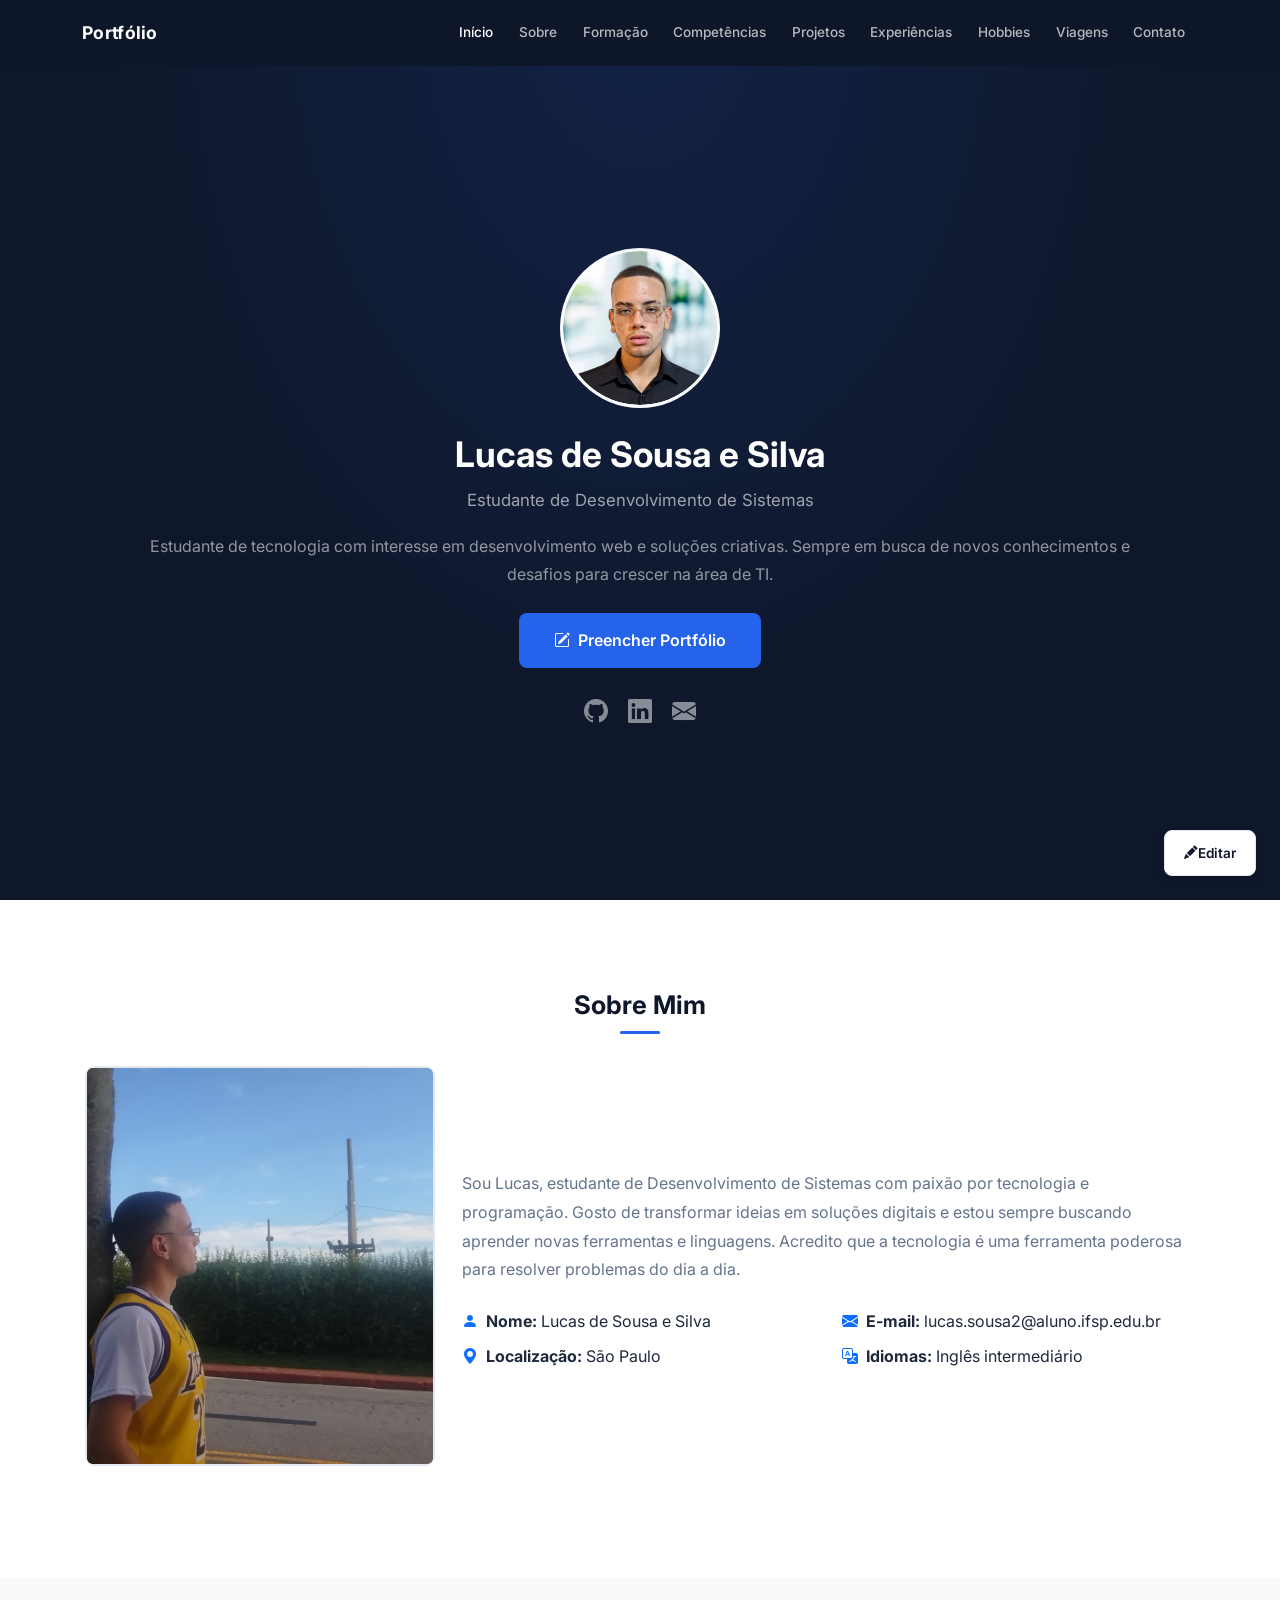
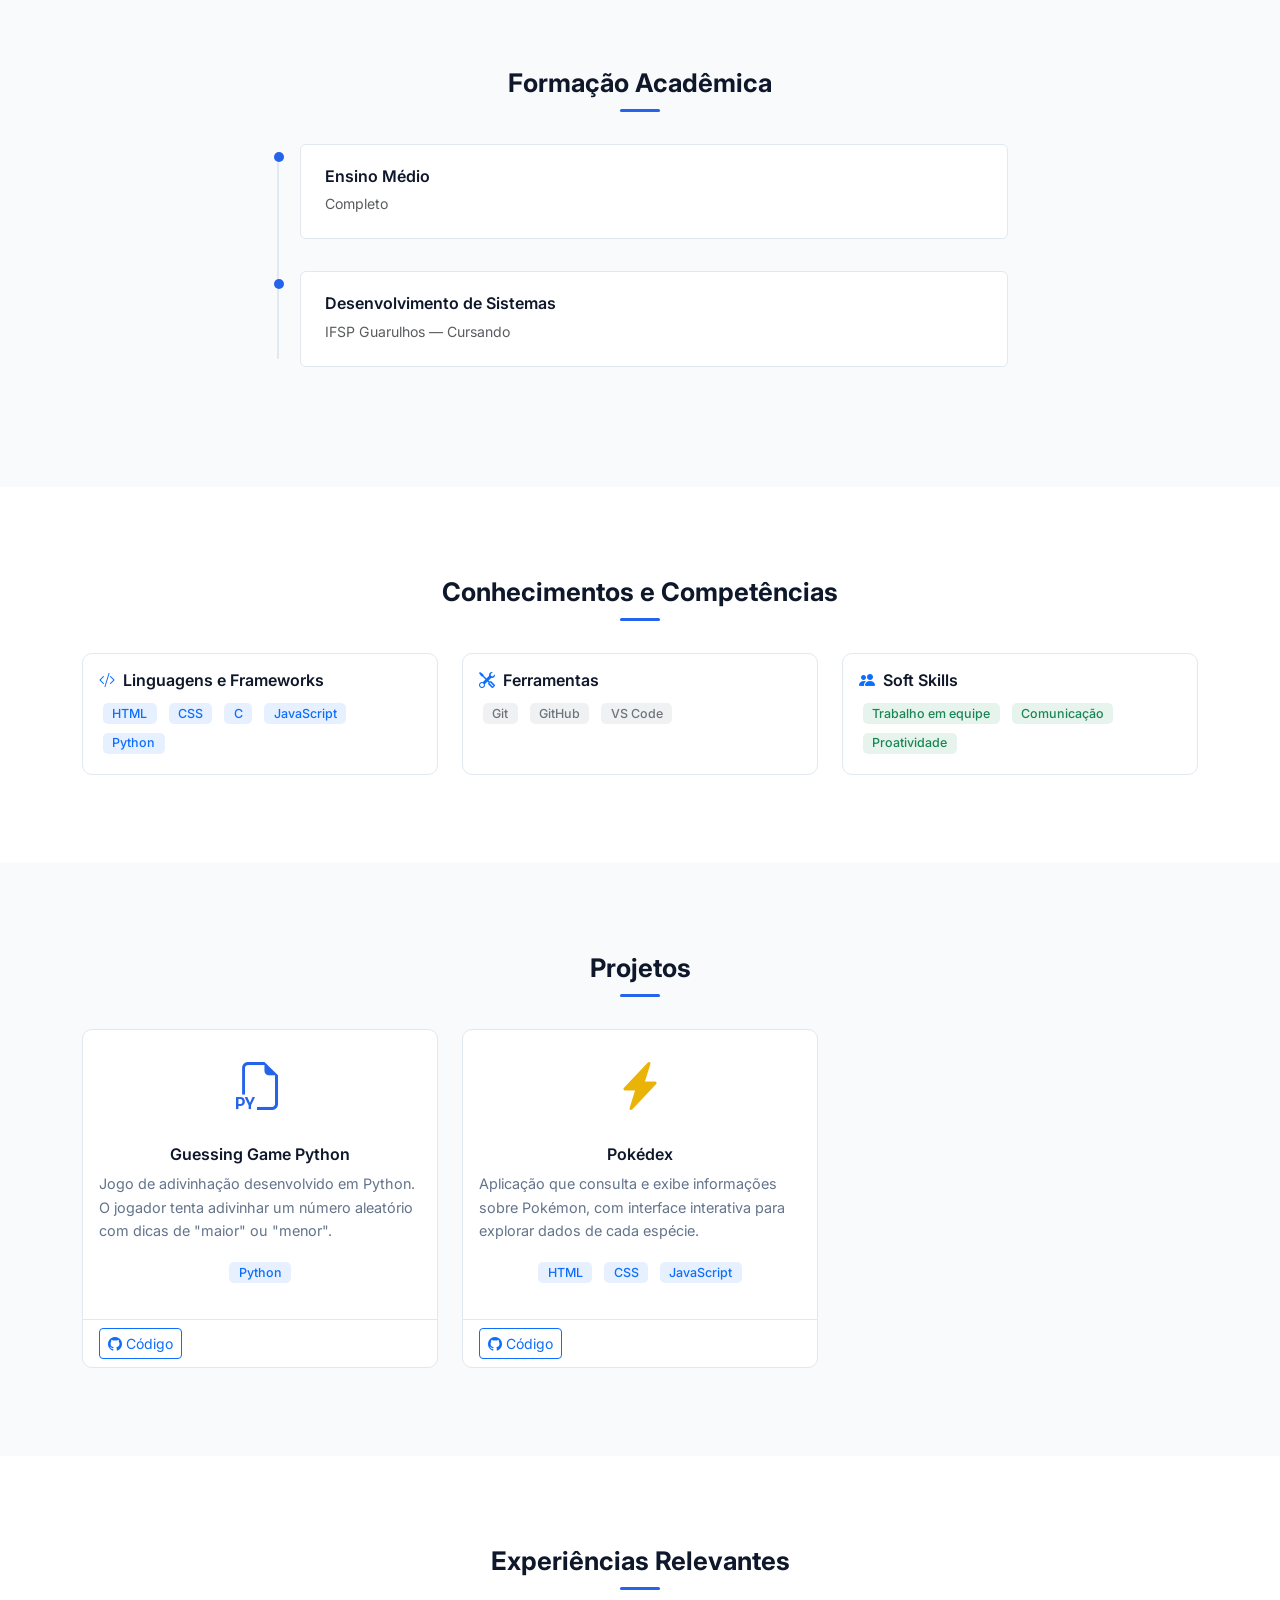
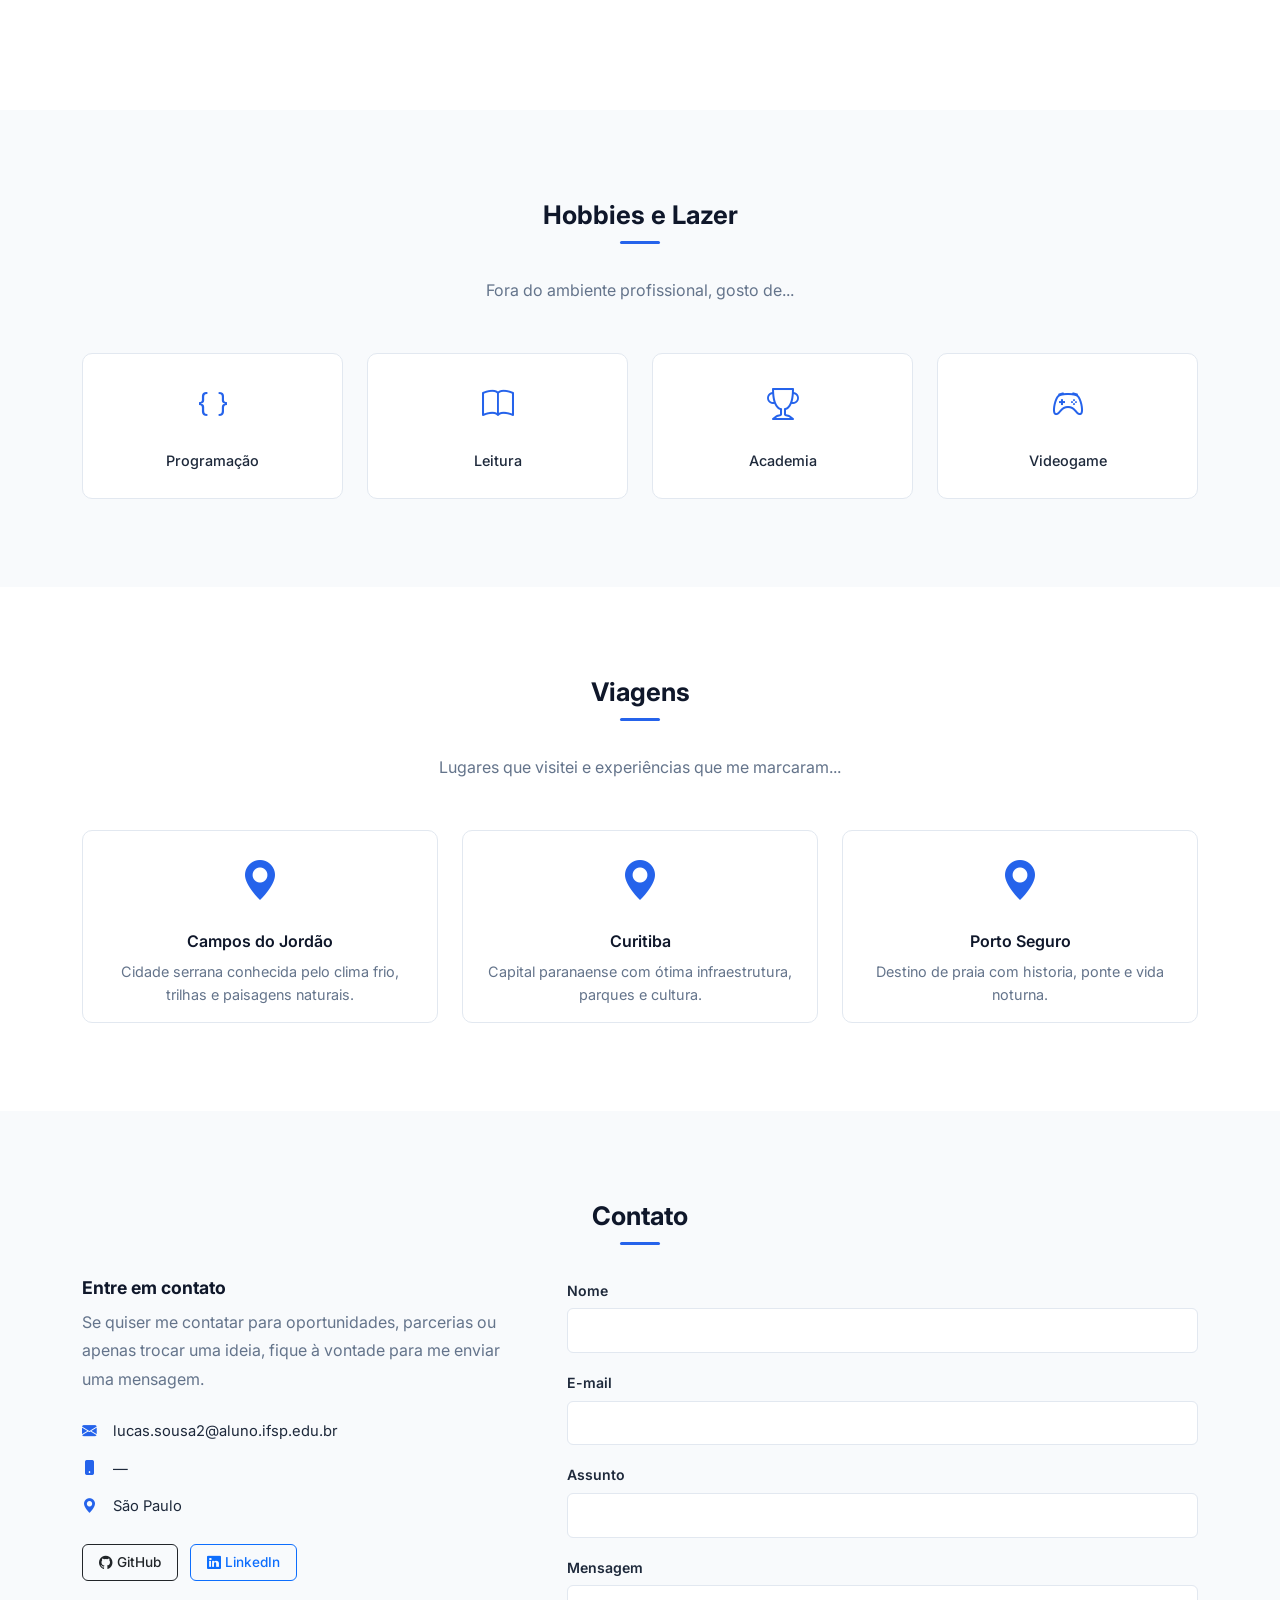
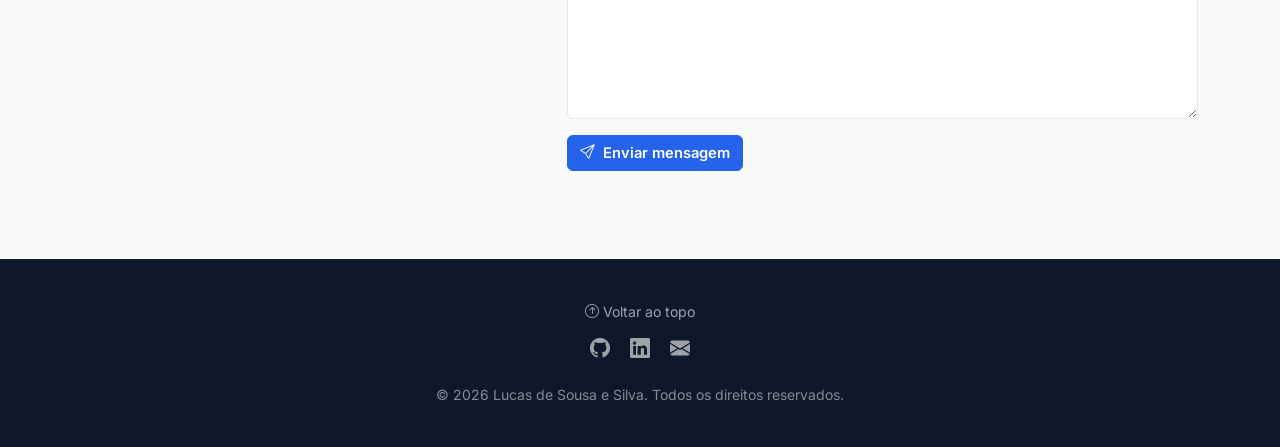
==== index.html @ c6cadbcc "Primeira entrega: portfólio pessoal com documentação" ====
<!DOCTYPE html>
<html lang="pt-BR">
<head>
    <meta charset="UTF-8">
    <meta name="viewport" content="width=device-width, initial-scale=1.0">
    <title>Portfólio Pessoal — Lucas de Sousa e Silva</title>
    <link rel="icon" href="data:image/svg+xml,<svg xmlns='http://www.w3.org/2000/svg' viewBox='0 0 100 100'><text y='.9em' font-size='90'>&#128187;</text></svg>">
    <link rel="preconnect" href="https://fonts.googleapis.com">
    <link href="https://fonts.googleapis.com/css2?family=Inter:wght@400;500;600;700&display=swap" rel="stylesheet">
    <link href="https://cdn.jsdelivr.net/npm/bootstrap@5.3.2/dist/css/bootstrap.min.css" rel="stylesheet">
    <link href="https://cdn.jsdelivr.net/npm/bootstrap-icons@1.11.1/font/bootstrap-icons.css" rel="stylesheet">
    <link rel="stylesheet" href="css/style.css">
</head>
<body>

    <a href="#main-content" class="skip-link">Pular para o conteúdo principal</a>

    <a href="formulario.html" class="btn-editar" id="btnEditar" title="Editar portfólio">
        <i class="bi bi-pencil-fill" aria-hidden="true"></i> Editar
    </a>

    <nav class="navbar navbar-expand-lg fixed-top" id="navbar" aria-label="Menu de navegação principal">
        <div class="container">
            <a class="navbar-brand" href="#home">Portfólio</a>
            <button class="navbar-toggler" type="button" data-bs-toggle="collapse" data-bs-target="#navMenu" aria-controls="navMenu" aria-expanded="false" aria-label="Abrir menu de navegação">
                <span class="navbar-toggler-icon"></span>
            </button>
            <div class="collapse navbar-collapse" id="navMenu">
                <ul class="navbar-nav ms-auto" role="list">
                    <li class="nav-item"><a class="nav-link" href="#home">Início</a></li>
                    <li class="nav-item"><a class="nav-link" href="#sobre">Sobre</a></li>
                    <li class="nav-item"><a class="nav-link" href="#formacao">Formação</a></li>
                    <li class="nav-item"><a class="nav-link" href="#competencias">Competências</a></li>
                    <li class="nav-item"><a class="nav-link" href="#projetos">Projetos</a></li>
                    <li class="nav-item"><a class="nav-link" href="#experiencias">Experiências</a></li>
                    <li class="nav-item"><a class="nav-link" href="#hobbies">Hobbies</a></li>
                    <li class="nav-item"><a class="nav-link" href="#viagens">Viagens</a></li>
                    <li class="nav-item"><a class="nav-link" href="#contato">Contato</a></li>
                </ul>
            </div>
        </div>
    </nav>

    <main id="main-content">

        <!-- HERO -->
        <section id="home" class="hero-section" aria-labelledby="home-title">
            <div class="container text-center">
                <div id="heroPlaceholder">
                    <div class="mb-4">
                        <div class="img-placeholder foto-perfil-placeholder mx-auto">
                            <img src="assets/profile-pic.png" alt="Foto de perfil de Lucas de Sousa e Silva" class="rounded-circle foto-perfil" onerror="this.parentElement.classList.add('no-image')">
                            <span class="img-fallback">Sem imagem selecionada</span>
                        </div>
                    </div>
                    <h1 id="home-title">Lucas de Sousa e Silva</h1>
                    <p class="lead">Estudante de Desenvolvimento de Sistemas</p>
                    <p class="mt-3 mb-4 px-lg-5">
                        Estudante de tecnologia com interesse em desenvolvimento web e soluções criativas.
                        Sempre em busca de novos conhecimentos e desafios para crescer na área de TI.
                    </p>
                    <div class="mt-4">
                        <a href="formulario.html" class="btn-preencher">
                            <i class="bi bi-pencil-square" aria-hidden="true"></i>Preencher Portfólio
                        </a>
                    </div>
                    <div class="social-icons mt-4">
                        <a href="https://github.com/sousa2008" class="fs-4 me-3" target="_blank" rel="noopener noreferrer" aria-label="GitHub"><i class="bi bi-github" aria-hidden="true"></i></a>
                        <a href="https://www.linkedin.com/in/lucas-s-5baa96330/" class="fs-4 me-3" target="_blank" rel="noopener noreferrer" aria-label="LinkedIn"><i class="bi bi-linkedin" aria-hidden="true"></i></a>
                        <a href="mailto:lucas.sousa2@aluno.ifsp.edu.br" class="fs-4" aria-label="Enviar e-mail"><i class="bi bi-envelope-fill" aria-hidden="true"></i></a>
                    </div>
                </div>

                <div id="heroContent" style="display:none;">
                    <div class="mb-4">
                        <div class="img-placeholder foto-perfil-placeholder mx-auto">
                            <img src="" alt="" class="rounded-circle foto-perfil" id="heroFoto" onerror="this.parentElement.classList.add('no-image')">
                            <span class="img-fallback">Sem imagem selecionada</span>
                        </div>
                    </div>
                    <h1 id="heroNome"></h1>
                    <p class="lead" id="heroCargo"></p>
                    <p class="mt-3 mb-4 px-lg-5" id="heroBio"></p>
                    <div class="hero-links">
                        <a href="#contato" class="btn-preencher me-2">Entrar em contato</a>
                        <a href="#projetos" class="btn-preencher" style="background:transparent; border:1px solid rgba(255,255,255,0.3);">Ver projetos</a>
                    </div>
                    <div class="social-icons mt-4" id="heroSocial"></div>
                </div>
            </div>
        </section>

        <!-- SOBRE MIM -->
        <section id="sobre" class="section-padding" aria-labelledby="sobre-title">
            <div class="container">
                <h2 id="sobre-title" class="section-title text-center mx-auto d-block">Sobre Mim</h2>
                <div class="row align-items-center">
                    <div class="col-lg-4 text-center mb-4">
                        <div class="img-placeholder img-sobre-placeholder mx-auto">
                            <img src="assets/IMG_20251211_173609.jpg" alt="Foto pessoal de Lucas de Sousa e Silva" class="img-fluid rounded" id="sobreFoto" style="border: 1px solid var(--color-border);" onerror="this.parentElement.classList.add('no-image')">
                            <span class="img-fallback">Sem imagem selecionada</span>
                        </div>
                    </div>
                    <div class="col-lg-8">
                        <p id="sobreTexto">
                            Sou Lucas, estudante de Desenvolvimento de Sistemas com paixão por tecnologia e programação.
                            Gosto de transformar ideias em soluções digitais e estou sempre buscando aprender novas
                            ferramentas e linguagens. Acredito que a tecnologia é uma ferramenta poderosa para
                            resolver problemas do dia a dia.
                        </p>
                        <div class="row mt-4">
                            <div class="col-sm-6">
                                <ul class="list-unstyled" id="sobreDados1">
                                    <li class="mb-2"><i class="bi bi-person-fill me-2 text-primary" aria-hidden="true"></i><strong>Nome:</strong> Lucas de Sousa e Silva</li>
                                    <li class="mb-2"><i class="bi bi-geo-alt-fill me-2 text-primary" aria-hidden="true"></i><strong>Localização:</strong> São Paulo</li>
                                </ul>
                            </div>
                            <div class="col-sm-6">
                                <ul class="list-unstyled" id="sobreDados2">
                                    <li class="mb-2"><i class="bi bi-envelope-fill me-2 text-primary" aria-hidden="true"></i><strong>E-mail:</strong> lucas.sousa2@aluno.ifsp.edu.br</li>
                                    <li class="mb-2"><i class="bi bi-translate me-2 text-primary" aria-hidden="true"></i><strong>Idiomas:</strong> Inglês intermediário</li>
                                </ul>
                            </div>
                        </div>
                    </div>
                </div>
            </div>
        </section>

        <!-- FORMAÇÃO -->
        <section id="formacao" class="section-padding" style="background: var(--color-surface);" aria-labelledby="formacao-title">
            <div class="container">
                <h2 id="formacao-title" class="section-title text-center mx-auto d-block">Formação Acadêmica</h2>
                <div class="row justify-content-center">
                    <div class="col-lg-8">
                        <div class="timeline" id="formacaoTimeline">
                            <div class="timeline-item">
                                <div class="timeline-dot"></div>
                                <div class="timeline-content">
                                    <h3>Ensino Médio</h3>
                                    <span class="text-muted">Completo</span>
                                </div>
                            </div>
                            <div class="timeline-item">
                                <div class="timeline-dot"></div>
                                <div class="timeline-content">
                                    <h3>Desenvolvimento de Sistemas</h3>
                                    <span class="text-muted">IFSP Guarulhos — Cursando</span>
                                </div>
                            </div>
                        </div>
                    </div>
                </div>
            </div>
        </section>

        <!-- COMPETÊNCIAS -->
        <section id="competencias" class="section-padding" aria-labelledby="competencias-title">
            <div class="container">
                <h2 id="competencias-title" class="section-title text-center mx-auto d-block">Conhecimentos e Competências</h2>
                <div class="row g-4" id="competenciasCards">
                    <div class="col-md-6 col-lg-4">
                        <div class="card h-100">
                            <div class="card-body">
                                <h3 class="card-title"><i class="bi bi-code-slash me-2 text-primary" aria-hidden="true"></i>Linguagens e Frameworks</h3>
                                <div class="skill-tags" id="tagLinguagens">
                                    <span class="badge bg-primary bg-opacity-10 text-primary m-1">HTML</span>
                                    <span class="badge bg-primary bg-opacity-10 text-primary m-1">CSS</span>
                                    <span class="badge bg-primary bg-opacity-10 text-primary m-1">C</span>
                                    <span class="badge bg-primary bg-opacity-10 text-primary m-1">JavaScript</span>
                                    <span class="badge bg-primary bg-opacity-10 text-primary m-1">Python</span>
                                </div>
                            </div>
                        </div>
                    </div>
                    <div class="col-md-6 col-lg-4">
                        <div class="card h-100">
                            <div class="card-body">
                                <h3 class="card-title"><i class="bi bi-tools me-2 text-primary" aria-hidden="true"></i>Ferramentas</h3>
                                <div class="skill-tags" id="tagFerramentas">
                                    <span class="badge bg-secondary bg-opacity-10 text-secondary m-1">Git</span>
                                    <span class="badge bg-secondary bg-opacity-10 text-secondary m-1">GitHub</span>
                                    <span class="badge bg-secondary bg-opacity-10 text-secondary m-1">VS Code</span>
                                </div>
                            </div>
                        </div>
                    </div>
                    <div class="col-md-6 col-lg-4">
                        <div class="card h-100">
                            <div class="card-body">
                                <h3 class="card-title"><i class="bi bi-people-fill me-2 text-primary" aria-hidden="true"></i>Soft Skills</h3>
                                <div class="skill-tags" id="tagSoftSkills">
                                    <span class="badge bg-success bg-opacity-10 text-success m-1">Trabalho em equipe</span>
                                    <span class="badge bg-success bg-opacity-10 text-success m-1">Comunicação</span>
                                    <span class="badge bg-success bg-opacity-10 text-success m-1">Proatividade</span>
                                </div>
                            </div>
                        </div>
                    </div>
                </div>
            </div>
        </section>

        <!-- PROJETOS -->
        <section id="projetos" class="section-padding" style="background: var(--color-surface);" aria-labelledby="projetos-title">
            <div class="container">
                <h2 id="projetos-title" class="section-title text-center mx-auto d-block">Projetos</h2>
                <div class="row g-4" id="projetosGrid">
                    <div class="col-md-6 col-lg-4">
                        <div class="card h-100 project-card">
                            <div class="card-body">
                                <div class="text-center mb-3">
                                    <i class="bi bi-filetype-py" style="font-size: 3rem; color: var(--color-primary);" aria-hidden="true"></i>
                                </div>
                                <h3 class="card-title text-center">Guessing Game Python</h3>
                                <p class="card-text">Jogo de adivinhação desenvolvido em Python. O jogador tenta adivinhar um número aleatório com dicas de "maior" ou "menor".</p>
                                <div class="skill-tags mb-3 text-center">
                                    <span class="badge bg-primary bg-opacity-10 text-primary m-1">Python</span>
                                </div>
                            </div>
                            <div class="card-footer" style="background:transparent; border-top:1px solid var(--color-border);">
                                <a href="https://github.com/sousa2008/guessing-game-python" class="btn btn-sm btn-outline-primary" target="_blank" rel="noopener noreferrer"><i class="bi bi-github me-1" aria-hidden="true"></i>Código</a>
                            </div>
                        </div>
                    </div>
                    <div class="col-md-6 col-lg-4">
                        <div class="card h-100 project-card">
                            <div class="card-body">
                                <div class="text-center mb-3">
                                    <i class="bi bi-lightning-charge-fill" style="font-size: 3rem; color: #eab308;" aria-hidden="true"></i>
                                </div>
                                <h3 class="card-title text-center">Pokédex</h3>
                                <p class="card-text">Aplicação que consulta e exibe informações sobre Pokémon, com interface interativa para explorar dados de cada espécie.</p>
                                <div class="skill-tags mb-3 text-center">
                                    <span class="badge bg-primary bg-opacity-10 text-primary m-1">HTML</span>
                                    <span class="badge bg-primary bg-opacity-10 text-primary m-1">CSS</span>
                                    <span class="badge bg-primary bg-opacity-10 text-primary m-1">JavaScript</span>
                                </div>
                            </div>
                            <div class="card-footer" style="background:transparent; border-top:1px solid var(--color-border);">
                                <a href="https://github.com/sousa2008/Pok-dex" class="btn btn-sm btn-outline-primary" target="_blank" rel="noopener noreferrer"><i class="bi bi-github me-1" aria-hidden="true"></i>Código</a>
                            </div>
                        </div>
                    </div>
                </div>
            </div>
        </section>

        <!-- EXPERIÊNCIAS -->
        <section id="experiencias" class="section-padding" aria-labelledby="experiencias-title">
            <div class="container">
                <h2 id="experiencias-title" class="section-title text-center mx-auto d-block">Experiências Relevantes</h2>
                <div class="row justify-content-center">
                    <div class="col-lg-8" id="experienciasLista"></div>
                </div>
            </div>
        </section>

        <!-- HOBBIES -->
        <section id="hobbies" class="section-padding" style="background: var(--color-surface);" aria-labelledby="hobbies-title">
            <div class="container">
                <h2 id="hobbies-title" class="section-title text-center mx-auto d-block">Hobbies e Lazer</h2>
                <p class="text-center mb-5" id="hobbiesIntro" style="color: var(--color-text-muted);">Fora do ambiente profissional, gosto de...</p>
                <div class="row g-4 justify-content-center" id="hobbiesGrid">
                    <div class="col-6 col-md-3 text-center">
                        <div class="hobby-item p-4 h-100">
                            <i class="bi bi-braces hobby-icon" aria-hidden="true"></i>
                            <p class="mt-3">Programação</p>
                        </div>
                    </div>
                    <div class="col-6 col-md-3 text-center">
                        <div class="hobby-item p-4 h-100">
                            <i class="bi bi-book hobby-icon" aria-hidden="true"></i>
                            <p class="mt-3">Leitura</p>
                        </div>
                    </div>
                    <div class="col-6 col-md-3 text-center">
                        <div class="hobby-item p-4 h-100">
                            <i class="bi bi-trophy hobby-icon" aria-hidden="true"></i>
                            <p class="mt-3">Academia</p>
                        </div>
                    </div>
                    <div class="col-6 col-md-3 text-center">
                        <div class="hobby-item p-4 h-100">
                            <i class="bi bi-controller hobby-icon" aria-hidden="true"></i>
                            <p class="mt-3">Videogame</p>
                        </div>
                    </div>
                </div>
            </div>
        </section>

        <!-- VIAGENS -->
        <section id="viagens" class="section-padding" aria-labelledby="viagens-title">
            <div class="container">
                <h2 id="viagens-title" class="section-title text-center mx-auto d-block">Viagens</h2>
                <p class="text-center mb-5" id="viagensIntro" style="color: var(--color-text-muted);">Lugares que visitei e experiências que me marcaram...</p>
                <div class="row g-4" id="viagensGrid">
                    <div class="col-md-4">
                        <div class="card h-100">
                            <div class="card-body text-center">
                                <i class="bi bi-geo-alt-fill" style="font-size: 2.5rem; color: var(--color-primary);" aria-hidden="true"></i>
                                <h3 class="card-title mt-3">Campos do Jordão</h3>
                                <p class="card-text">Cidade serrana conhecida pelo clima frio, trilhas e paisagens naturais.</p>
                            </div>
                        </div>
                    </div>
                    <div class="col-md-4">
                        <div class="card h-100">
                            <div class="card-body text-center">
                                <i class="bi bi-geo-alt-fill" style="font-size: 2.5rem; color: var(--color-primary);" aria-hidden="true"></i>
                                <h3 class="card-title mt-3">Curitiba</h3>
                                <p class="card-text">Capital paranaense com ótima infraestrutura, parques e cultura.</p>
                            </div>
                        </div>
                    </div>
                    <div class="col-md-4">
                        <div class="card h-100">
                            <div class="card-body text-center">
                                <i class="bi bi-geo-alt-fill" style="font-size: 2.5rem; color: var(--color-primary);" aria-hidden="true"></i>
                                <h3 class="card-title mt-3">Porto Seguro</h3>
                                <p class="card-text">Destino de praia com historia, ponte e vida noturna.</p>
                            </div>
                        </div>
                    </div>
                </div>
            </div>
        </section>

        <!-- CONTATO -->
        <section id="contato" class="section-padding" style="background: var(--color-surface);" aria-labelledby="contato-title">
            <div class="container">
                <h2 id="contato-title" class="section-title text-center mx-auto d-block">Contato</h2>
                <div class="row g-5">
                    <div class="col-lg-5">
                        <h3 style="font-size:1.1rem;">Entre em contato</h3>
                        <p>
                            Se quiser me contatar para oportunidades, parcerias ou apenas trocar uma ideia,
                            fique à vontade para me enviar uma mensagem.
                        </p>
                        <div class="contact-info mt-4" id="contatoInfo">
                            <p><i class="bi bi-envelope-fill me-3" aria-hidden="true"></i><span id="contatoEmail">lucas.sousa2@aluno.ifsp.edu.br</span></p>
                            <p><i class="bi bi-phone-fill me-3" aria-hidden="true"></i><span id="contatoTelefone">—</span></p>
                            <p><i class="bi bi-geo-alt-fill me-3" aria-hidden="true"></i><span id="contatoLocal">São Paulo</span></p>
                        </div>
                        <div class="contact-socials mt-4" id="contatoSocial">
                            <a href="https://github.com/sousa2008" class="btn btn-outline-dark btn-sm me-2" target="_blank" rel="noopener noreferrer"><i class="bi bi-github me-1" aria-hidden="true"></i>GitHub</a>
                            <a href="https://www.linkedin.com/in/lucas-s-5baa96330/" class="btn btn-outline-primary btn-sm me-2" target="_blank" rel="noopener noreferrer"><i class="bi bi-linkedin me-1" aria-hidden="true"></i>LinkedIn</a>
                        </div>
                    </div>
                    <div class="col-lg-7">
                        <form id="formContato" class="needs-validation" novalidate aria-label="Formulário de contato">
                            <div class="mb-3">
                                <label for="nomeContato" class="form-label">Nome</label>
                                <input type="text" class="form-control" id="nomeContato" required autocomplete="name">
                            </div>
                            <div class="mb-3">
                                <label for="emailContato" class="form-label">E-mail</label>
                                <input type="email" class="form-control" id="emailContato" required autocomplete="email">
                            </div>
                            <div class="mb-3">
                                <label for="assuntoContato" class="form-label">Assunto</label>
                                <input type="text" class="form-control" id="assuntoContato" required>
                            </div>
                            <div class="mb-3">
                                <label for="mensagemContato" class="form-label">Mensagem</label>
                                <textarea class="form-control" id="mensagemContato" rows="5" required></textarea>
                            </div>
                            <button type="submit" class="btn btn-primary">
                                <i class="bi bi-send me-2" aria-hidden="true"></i>Enviar mensagem
                            </button>
                        </form>
                    </div>
                </div>
            </div>
        </section>

    </main>

    <footer>
        <div class="container text-center">
            <p class="mb-2">
                <a href="#home" class="text-decoration-none">
                    <i class="bi bi-arrow-up-circle me-1" aria-hidden="true"></i>Voltar ao topo
                </a>
            </p>
            <div class="mb-3" id="footerSocial">
                <a href="https://github.com/sousa2008" class="me-3" target="_blank" rel="noopener noreferrer" aria-label="GitHub"><i class="bi bi-github fs-5" aria-hidden="true"></i></a>
                <a href="https://www.linkedin.com/in/lucas-s-5baa96330/" class="me-3" target="_blank" rel="noopener noreferrer" aria-label="LinkedIn"><i class="bi bi-linkedin fs-5" aria-hidden="true"></i></a>
                <a href="mailto:lucas.sousa2@aluno.ifsp.edu.br" aria-label="Enviar e-mail"><i class="bi bi-envelope-fill fs-5" aria-hidden="true"></i></a>
            </div>
            <p class="small mb-0">
                &copy; 2026 <span id="footerNome">Lucas de Sousa e Silva</span>. Todos os direitos reservados.
            </p>
        </div>
    </footer>

    <script src="https://cdn.jsdelivr.net/npm/bootstrap@5.3.2/dist/js/bootstrap.bundle.min.js"></script>
    <script src="js/script.js"></script>
</body>
</html>
---- css/style.css ----
/* ============================================================
   PORTFÓLIO PESSOAL — Design System
   ============================================================ */

:root {
    --color-primary: #2563eb;
    --color-primary-dark: #1d4ed8;
    --color-primary-light: #eff6ff;
    --color-navy: #0f172a;
    --color-navy-light: #1e293b;
    --color-text: #1e293b;
    --color-text-muted: #64748b;
    --color-border: #e2e8f0;
    --color-surface: #f8fafc;
    --color-white: #ffffff;
    --color-success: #059669;
    --color-success-light: #ecfdf5;
    --color-warning: #d97706;
    --color-warning-light: #fffbeb;
    --font-family: 'Inter', 'Segoe UI', system-ui, -apple-system, sans-serif;
    --shadow-sm: 0 1px 3px rgba(0, 0, 0, 0.06);
    --shadow-md: 0 4px 12px rgba(0, 0, 0, 0.08);
    --shadow-lg: 0 8px 24px rgba(0, 0, 0, 0.1);
    --radius: 10px;
    --radius-sm: 6px;
}

/* ===== RESET & BASE ===== */
*,
*::before,
*::after {
    box-sizing: border-box;
}

html {
    scroll-behavior: smooth;
}

body {
    font-family: var(--font-family);
    color: var(--color-text);
    line-height: 1.7;
    background: var(--color-white);
    -webkit-font-smoothing: antialiased;
}

img {
    max-width: 100%;
    height: auto;
}

/* ===== SKIP LINK (Acessibilidade) ===== */
.skip-link {
    position: absolute;
    top: -100%;
    left: 1rem;
    z-index: 10000;
    padding: 0.75rem 1.5rem;
    background: var(--color-primary);
    color: var(--color-white);
    font-weight: 600;
    font-size: 0.9rem;
    border-radius: 0 0 var(--radius-sm) var(--radius-sm);
    text-decoration: none;
    transition: top 0.2s ease;
}

.skip-link:focus {
    top: 0;
}

/* ===== IMAGEM PLACEHOLDER ===== */
.img-placeholder {
    position: relative;
    display: flex;
    align-items: center;
    justify-content: center;
    overflow: hidden;
    background: var(--color-surface);
    border: 1px solid var(--color-border);
}

.img-placeholder img {
    position: relative;
    z-index: 1;
    width: 100%;
    height: 100%;
    object-fit: cover;
}

.img-placeholder .img-fallback {
    position: absolute;
    inset: 0;
    display: flex;
    align-items: center;
    justify-content: center;
    color: var(--color-text-muted);
    font-size: 0.85rem;
    text-align: center;
    padding: 1rem;
}

.img-placeholder.no-image img {
    display: none;
}

.foto-perfil-placeholder {
    width: 160px;
    height: 160px;
    border-radius: 50%;
    border: 3px solid rgba(255, 255, 255, 0.15);
}

.foto-perfil-placeholder .img-fallback {
    color: rgba(255, 255, 255, 0.4);
    font-size: 0.8rem;
}

.img-sobre-placeholder {
    width: 100%;
    max-width: 350px;
    aspect-ratio: 350 / 400;
    border-radius: var(--radius);
}

/* ===== TYPOGRAPHY ===== */
h1, h2, h3, h4, h5, h6 {
    font-weight: 700;
    line-height: 1.3;
    color: var(--color-navy);
}

p {
    color: var(--color-text-muted);
    line-height: 1.8;
}

/* ===== SECTION STRUCTURE ===== */
.section-padding {
    padding: 5.5rem 0;
}

.section-title {
    font-size: 1.6rem;
    font-weight: 700;
    color: var(--color-navy);
    position: relative;
    display: inline-block;
    margin-bottom: 2rem;
}

.section-title::after {
    content: '';
    display: block;
    width: 40px;
    height: 3px;
    background: var(--color-primary);
    margin: 0.6rem auto 0;
    border-radius: 2px;
}

/* ===== NAVBAR ===== */
.navbar {
    background: rgba(15, 23, 42, 0.95);
    backdrop-filter: blur(10px);
    padding: 0.8rem 0;
    transition: all 0.3s ease;
}

.navbar.scrolled {
    background: var(--color-navy);
    box-shadow: 0 1px 12px rgba(0, 0, 0, 0.15);
    padding: 0.6rem 0;
}

.navbar-brand {
    font-size: 1.1rem;
    font-weight: 700;
    letter-spacing: 0.3px;
    color: var(--color-white) !important;
}

.nav-link {
    font-size: 0.85rem;
    font-weight: 500;
    color: rgba(255, 255, 255, 0.7) !important;
    padding: 0.4rem 0.8rem !important;
    transition: color 0.2s ease;
}

.nav-link:hover,
.nav-link.active {
    color: var(--color-white) !important;
}

/* ===== HERO ===== */
.hero-section {
    min-height: 100vh;
    background: var(--color-navy);
    color: var(--color-white);
    padding-top: 80px;
    display: flex;
    align-items: center;
    position: relative;
}

.hero-section::after {
    content: '';
    position: absolute;
    inset: 0;
    background: radial-gradient(ellipse at 50% 0%, rgba(37, 99, 235, 0.15) 0%, transparent 60%);
    pointer-events: none;
}

.hero-section .container {
    position: relative;
    z-index: 1;
}

.hero-section h1 {
    color: var(--color-white);
    font-size: 2.2rem;
    font-weight: 700;
}

.hero-section .lead {
    color: rgba(255, 255, 255, 0.6);
    font-size: 1.05rem;
    font-weight: 400;
}

.hero-section p {
    color: rgba(255, 255, 255, 0.55);
}

.social-icons a {
    color: rgba(255, 255, 255, 0.5);
    transition: color 0.2s ease;
}

.social-icons a:hover {
    color: var(--color-white);
}

/* ===== BOTÃO PREENCHER ===== */
.btn-preencher {
    display: inline-flex;
    align-items: center;
    gap: 0.5rem;
    padding: 0.85rem 2.2rem;
    font-size: 1rem;
    font-weight: 600;
    color: var(--color-white);
    background: var(--color-primary);
    border: none;
    border-radius: 8px;
    text-decoration: none;
    transition: background 0.2s ease, transform 0.15s ease;
}

.btn-preencher:hover {
    background: var(--color-primary-dark);
    color: var(--color-white);
    transform: translateY(-1px);
}

/* ===== BOTÃO EDITAR (fixo) ===== */
.btn-editar {
    display: none;
    position: fixed;
    bottom: 1.5rem;
    right: 1.5rem;
    z-index: 999;
    padding: 0.65rem 1.2rem;
    font-size: 0.85rem;
    font-weight: 600;
    color: var(--color-navy);
    background: var(--color-white);
    border: 1px solid var(--color-border);
    border-radius: 8px;
    text-decoration: none;
    box-shadow: var(--shadow-md);
    transition: all 0.2s ease;
}

.btn-editar:hover {
    background: var(--color-primary);
    color: var(--color-white);
    border-color: var(--color-primary);
    transform: translateY(-2px);
    box-shadow: var(--shadow-lg);
}

/* ===== CARDS ===== */
.card {
    border: 1px solid var(--color-border);
    border-radius: var(--radius);
    background: var(--color-white);
    transition: transform 0.2s ease, box-shadow 0.2s ease;
}

.project-card:hover {
    transform: translateY(-4px);
    box-shadow: var(--shadow-lg);
}

.project-img-placeholder {
    height: 180px;
    border: none;
    border-radius: var(--radius) var(--radius) 0 0;
}

.card-title {
    font-size: 1rem;
    font-weight: 600;
    color: var(--color-navy);
    margin-bottom: 0.5rem;
}

.card-text {
    font-size: 0.9rem;
    color: var(--color-text-muted);
    line-height: 1.6;
}

/* ===== SKILL TAGS ===== */
.skill-tags .badge {
    font-weight: 500;
    font-size: 0.78rem;
    padding: 0.35em 0.75em;
    border-radius: 5px;
}

/* ===== TIMELINE ===== */
.timeline {
    position: relative;
    padding-left: 28px;
}

.timeline::before {
    content: '';
    position: absolute;
    left: 5px;
    top: 8px;
    bottom: 8px;
    width: 2px;
    background: var(--color-border);
}

.timeline-item {
    position: relative;
    margin-bottom: 2rem;
}

.timeline-dot {
    position: absolute;
    left: -26px;
    top: 8px;
    width: 10px;
    height: 10px;
    border-radius: 50%;
    background: var(--color-primary);
}

.timeline-content {
    background: var(--color-white);
    padding: 1.3rem 1.5rem;
    border: 1px solid var(--color-border);
    border-radius: var(--radius-sm);
}

.timeline-content h3 {
    font-size: 1rem;
    font-weight: 600;
    color: var(--color-navy);
    margin-bottom: 0.25rem;
}

.timeline-content .text-muted {
    font-size: 0.88rem;
}

.timeline-content p {
    font-size: 0.9rem;
    margin-bottom: 0;
}

/* ===== EXPERIÊNCIAS ===== */
.experience-item {
    background: var(--color-white);
    border-left: 3px solid var(--color-primary);
    border-radius: 0 var(--radius-sm) var(--radius-sm) 0;
    transition: transform 0.2s ease;
}

.experience-item:hover {
    transform: translateX(4px);
}

.experience-item h3 {
    font-size: 1rem;
    font-weight: 600;
    margin-bottom: 0.15rem;
}

.experience-item h4 {
    font-size: 0.9rem;
    font-weight: 500;
    color: var(--color-primary);
    margin-bottom: 0;
}

.experience-item p {
    font-size: 0.9rem;
}

.experience-item .badge {
    font-size: 0.78rem;
    font-weight: 500;
}

/* ===== HOBBIES ===== */
.hobby-item {
    background: var(--color-white);
    border: 1px solid var(--color-border);
    border-radius: var(--radius);
    transition: transform 0.2s ease, border-color 0.2s ease;
}

.hobby-item:hover {
    transform: translateY(-3px);
    border-color: var(--color-primary);
}

.hobby-icon {
    font-size: 2rem;
    color: var(--color-primary);
}

.hobby-item p {
    font-size: 0.9rem;
    font-weight: 500;
    color: var(--color-text);
    margin-bottom: 0;
}

/* ===== VIAGENS ===== */
#viagens .card {
    border: 1px solid var(--color-border);
}

#viagens .card:hover {
    transform: translateY(-4px);
    box-shadow: var(--shadow-lg);
}

#viagens .project-img-placeholder {
    height: 200px;
    border: none;
    border-radius: var(--radius) var(--radius) 0 0;
}

#viagens .card-title {
    font-size: 1rem;
}

/* ===== CONTATO ===== */
.contact-info p {
    font-size: 0.92rem;
    color: var(--color-text);
    margin-bottom: 0.7rem;
}

.contact-info i {
    color: var(--color-primary);
    width: 20px;
    text-align: center;
}

.contact-socials .btn {
    font-size: 0.85rem;
    font-weight: 500;
    border-radius: var(--radius-sm);
    padding: 0.45rem 1rem;
}

.form-label {
    font-size: 0.88rem;
    font-weight: 600;
    color: var(--color-text);
    margin-bottom: 0.35rem;
}

#formContato .form-control {
    border-radius: var(--radius-sm);
    border: 1px solid var(--color-border);
    padding: 0.65rem 0.9rem;
    font-size: 0.92rem;
    transition: border-color 0.2s ease, box-shadow 0.2s ease;
}

#formContato .form-control:focus {
    border-color: var(--color-primary);
    box-shadow: 0 0 0 3px rgba(37, 99, 235, 0.1);
}

#formContato .btn-primary {
    background: var(--color-primary);
    border-color: var(--color-primary);
    border-radius: var(--radius-sm);
    font-weight: 600;
    font-size: 0.92rem;
}

#formContato .btn-primary:hover {
    background: var(--color-primary-dark);
    border-color: var(--color-primary-dark);
}

/* ===== FOOTER ===== */
footer {
    background: var(--color-navy);
    padding: 2.5rem 0;
}

footer p {
    margin-bottom: 0.3rem;
    color: rgba(255, 255, 255, 0.5);
    font-size: 0.88rem;
}

footer a {
    color: rgba(255, 255, 255, 0.6);
    transition: color 0.2s ease;
}

footer a:hover {
    color: var(--color-white);
}

/* ===== FORMULÁRIO ===== */
.form-header {
    background: var(--color-navy);
    color: var(--color-white);
    padding: 2rem 0;
}

.form-header h1 {
    font-size: 1.5rem;
    color: var(--color-white);
    font-weight: 700;
}

.form-header p {
    color: rgba(255, 255, 255, 0.6);
    font-size: 0.95rem;
    margin-bottom: 0;
}

/* Alert de campos faltantes */
#missingFieldsAlert {
    background: var(--color-warning-light);
    border: 1px solid #fbbf24;
    border-radius: var(--radius-sm);
    padding: 1rem 1.2rem;
}

#missingFieldsAlert .alert-heading {
    font-size: 0.95rem;
    font-weight: 600;
    color: var(--color-warning);
    margin-bottom: 0.5rem;
}

#missingFieldsAlert ul {
    margin-bottom: 0.5rem;
    padding-left: 1.2rem;
}

#missingFieldsAlert li {
    font-size: 0.88rem;
    color: var(--color-text);
    margin-bottom: 0.2rem;
}

.form-card {
    border: 1px solid var(--color-border);
    border-radius: var(--radius);
    box-shadow: var(--shadow-sm);
}

.form-card .form-section-title {
    font-size: 1rem;
    font-weight: 700;
    color: var(--color-primary);
    border-bottom: 2px solid var(--color-primary);
    padding-bottom: 0.4rem;
    margin-bottom: 1.2rem;
}

.repeatable-group {
    background: var(--color-surface);
    border: 1px solid var(--color-border);
    border-radius: var(--radius-sm);
    padding: 1.2rem;
    margin-bottom: 1rem;
    position: relative;
}

.repeatable-group .btn-remove {
    position: absolute;
    top: 0.6rem;
    right: 0.6rem;
    padding: 0.2rem 0.5rem;
    font-size: 0.78rem;
}

.form-card .form-control,
.form-card .form-select {
    border-radius: var(--radius-sm);
    border: 1px solid var(--color-border);
    font-size: 0.9rem;
}

.form-card .form-control:focus,
.form-card .form-select:focus {
    border-color: var(--color-primary);
    box-shadow: 0 0 0 3px rgba(37, 99, 235, 0.1);
}

.btn-finalizar {
    font-size: 1rem;
    font-weight: 600;
    padding: 0.75rem 2rem;
    border-radius: var(--radius-sm);
    background: var(--color-primary);
    border-color: var(--color-primary);
}

.btn-finalizar:hover {
    background: var(--color-primary-dark);
    border-color: var(--color-primary-dark);
}

/* ===== RESPONSIVIDADE ===== */
@media (max-width: 991.98px) {
    .navbar-collapse {
        background: var(--color-navy);
        padding: 1rem;
        border-radius: var(--radius-sm);
        margin-top: 0.5rem;
    }

    .nav-link {
        padding: 0.6rem 0 !important;
        border-bottom: 1px solid rgba(255, 255, 255, 0.05);
    }

    .nav-link:last-child {
        border-bottom: none;
    }
}

@media (max-width: 768px) {
    .section-padding {
        padding: 3.5rem 0;
    }

    .section-title {
        font-size: 1.4rem;
    }

    .hero-section h1 {
        font-size: 1.7rem;
    }

    .hero-section .lead {
        font-size: 0.95rem;
    }

    .foto-perfil-placeholder {
        width: 130px;
        height: 130px;
    }

    .experience-item {
        padding: 1rem 1.2rem !important;
    }

    .hobby-icon {
        font-size: 1.8rem;
    }
}

@media (max-width: 576px) {
    .section-padding {
        padding: 3rem 0;
    }

    .hero-section h1 {
        font-size: 1.5rem;
    }

    .hero-links a {
        display: block;
        width: 100%;
    }

    .hero-links a + a {
        margin-left: 0 !important;
        margin-top: 0.5rem;
    }

    .form-header h1 {
        font-size: 1.2rem;
    }

    .repeatable-group {
        padding: 1rem;
    }
}

/* ===== ANIMAÇÕES ===== */
.fade-in {
    opacity: 0;
    transform: translateY(16px);
    transition: opacity 0.5s ease, transform 0.5s ease;
}

.fade-in.visible {
    opacity: 1;
    transform: translateY(0);
}
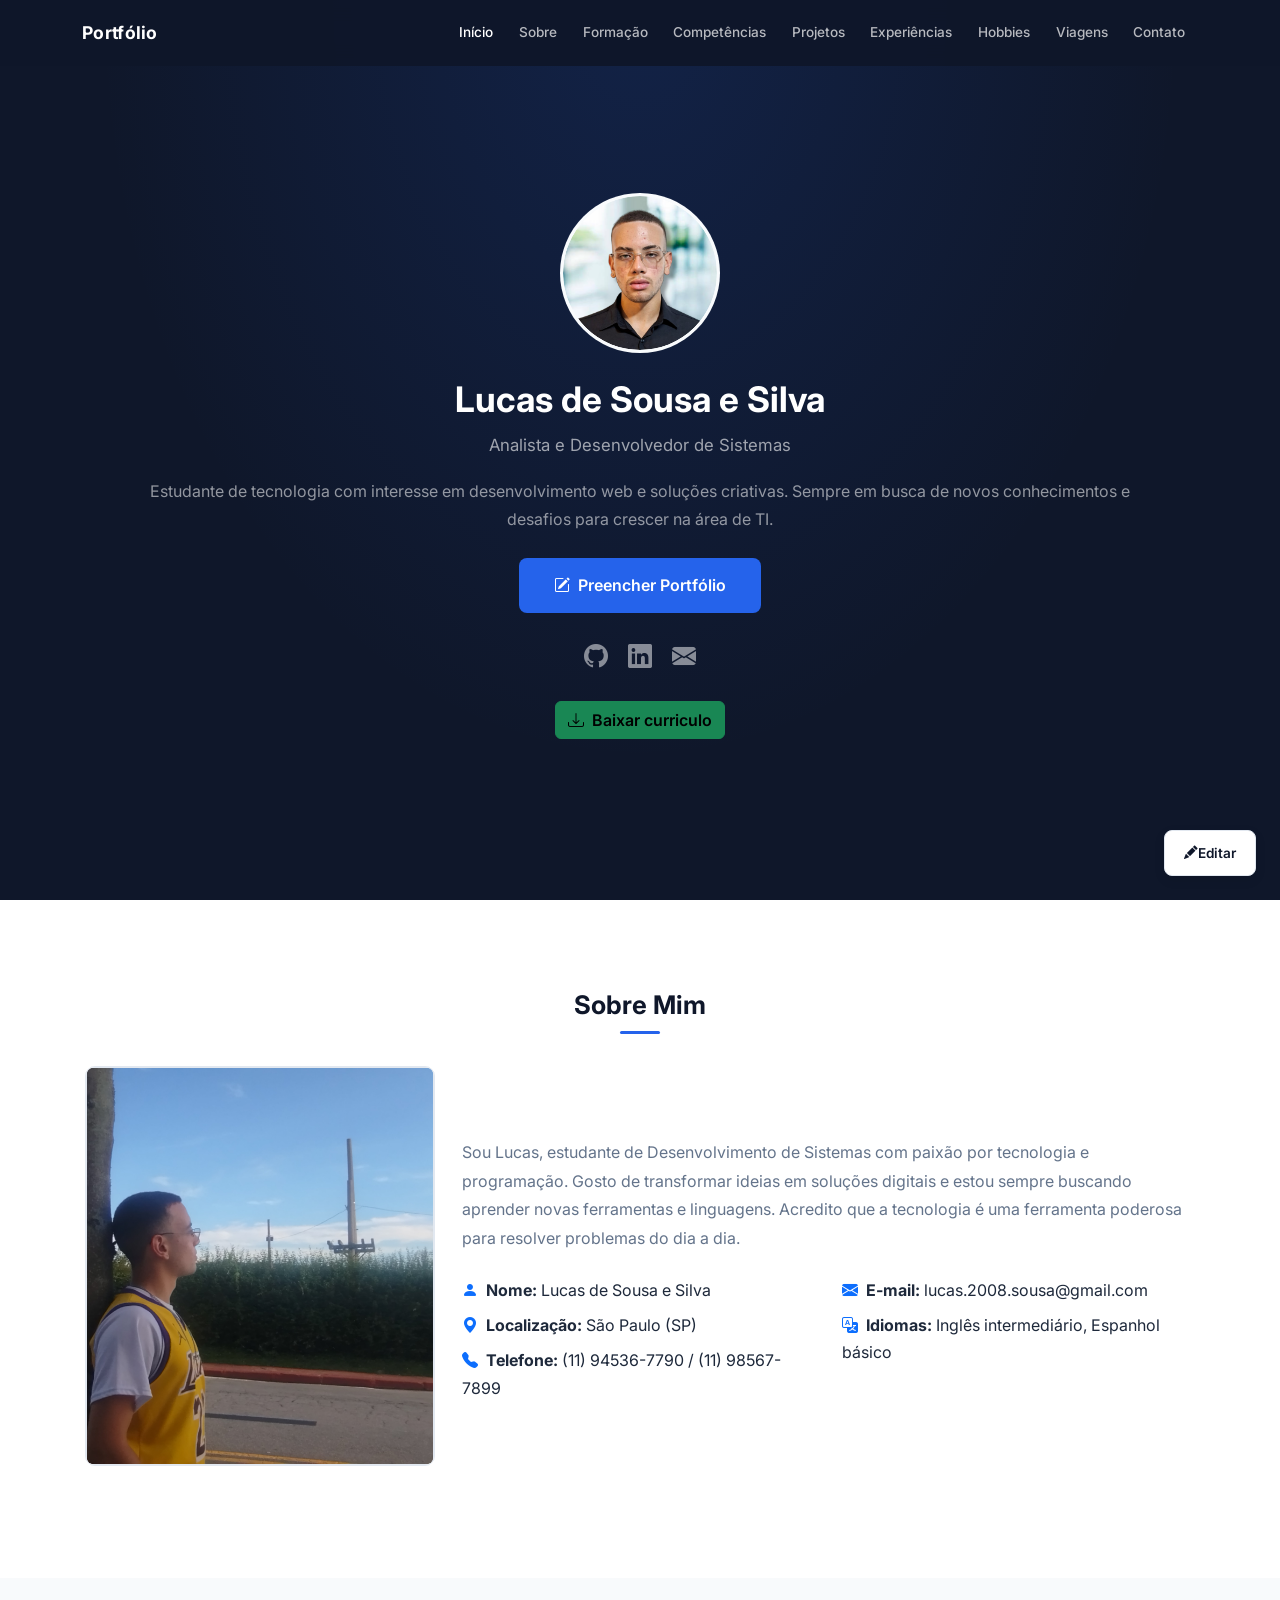
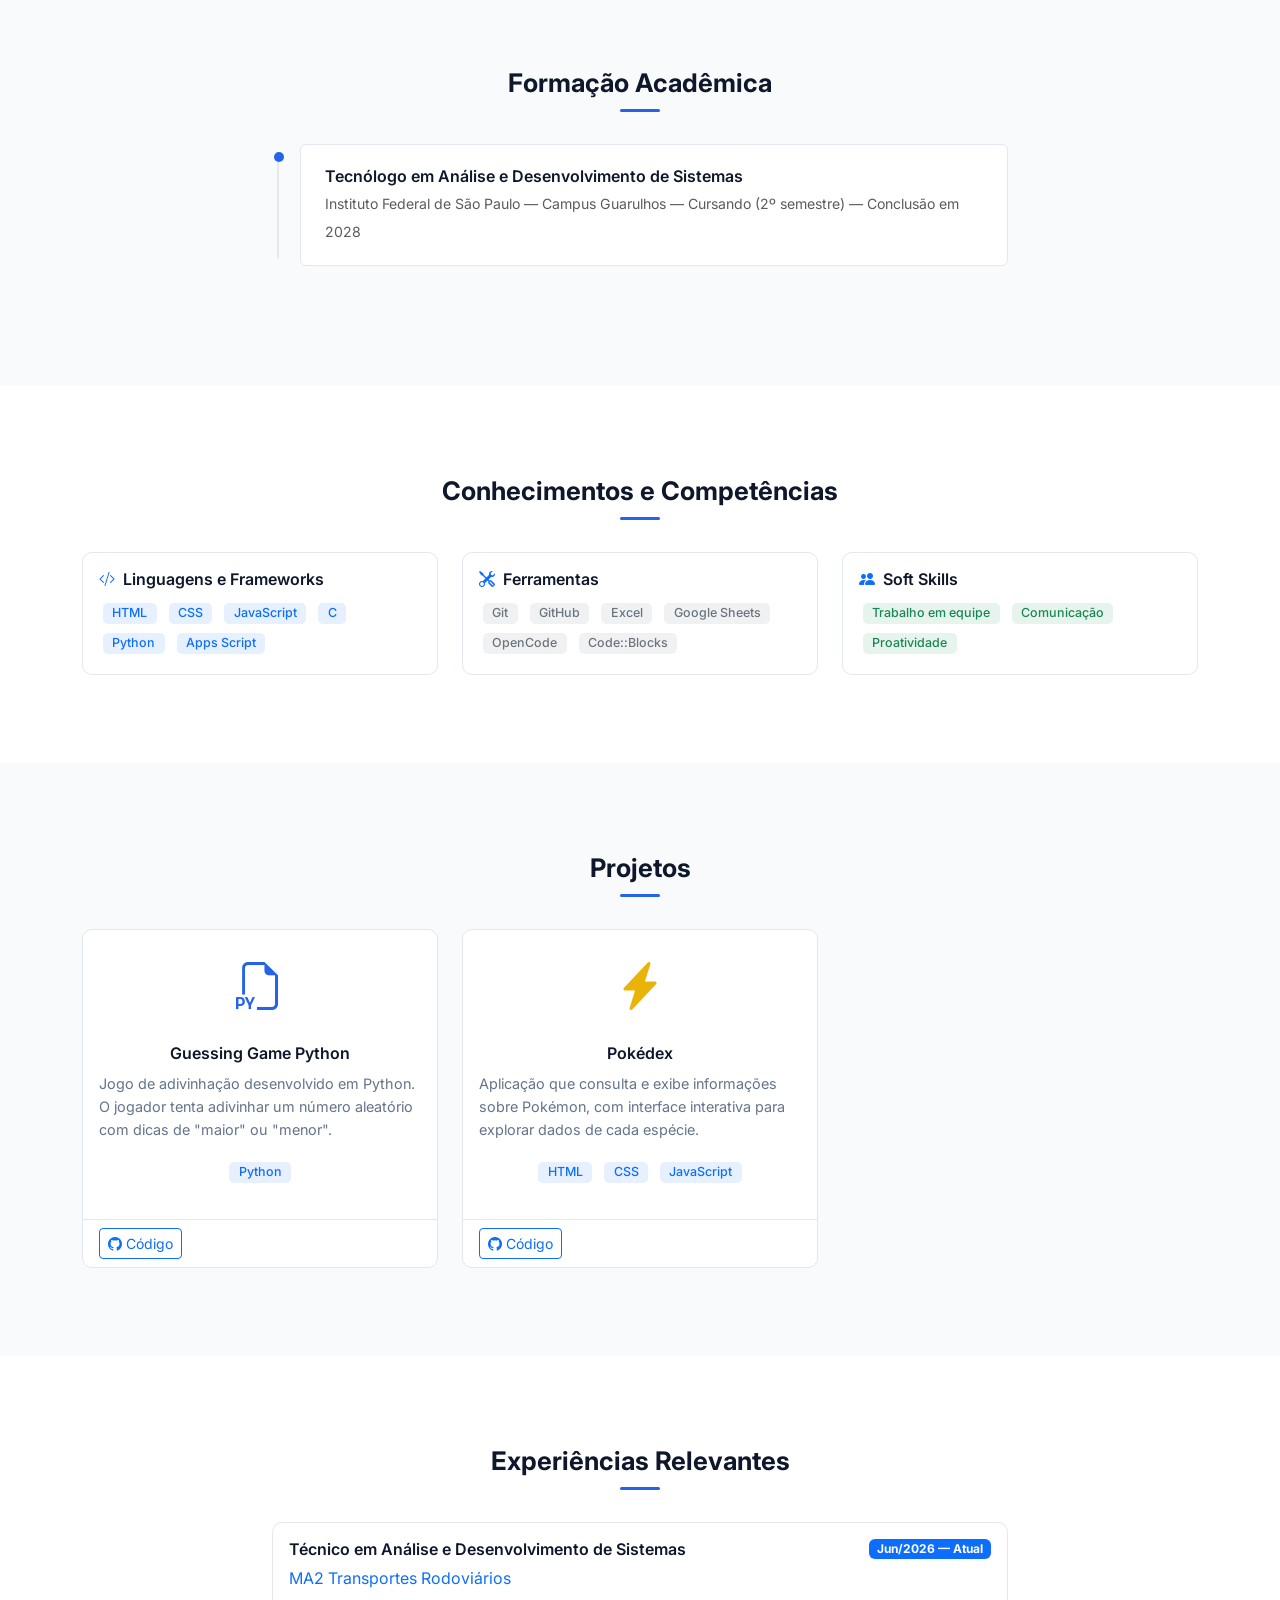
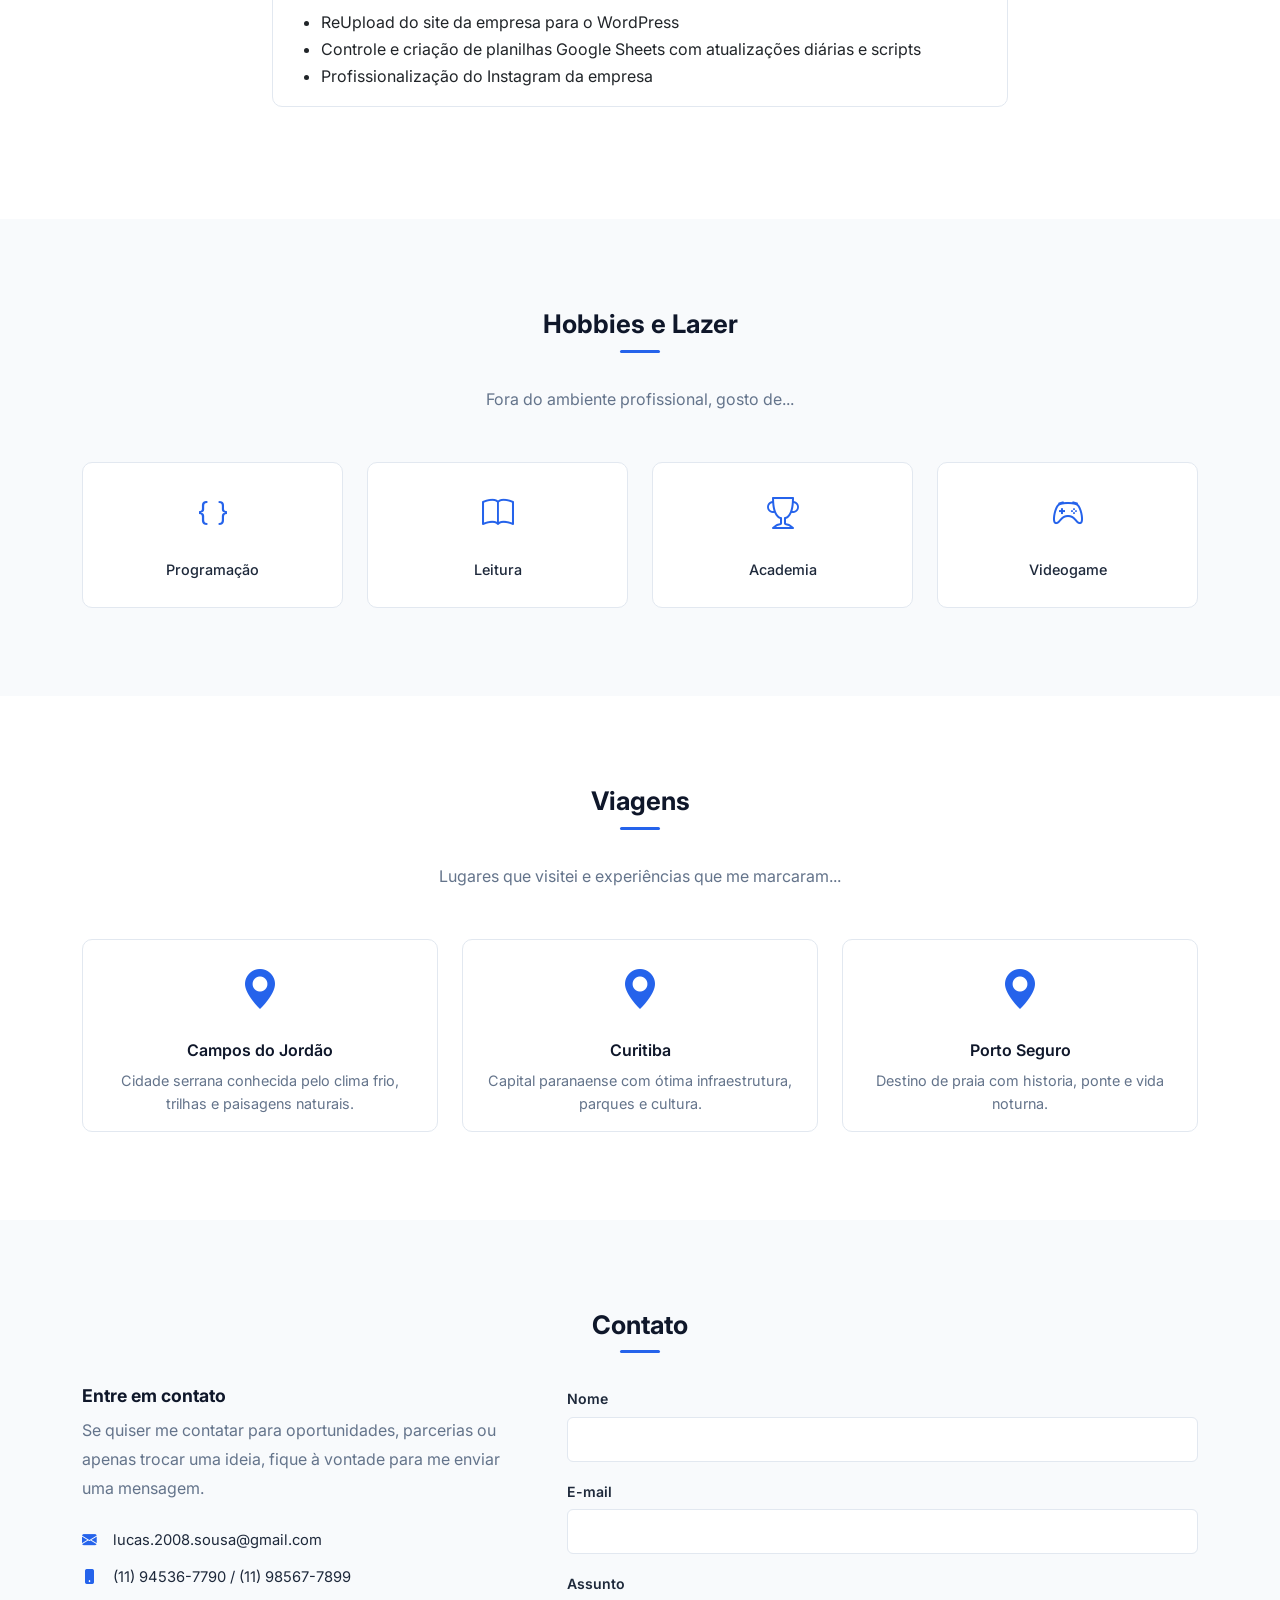
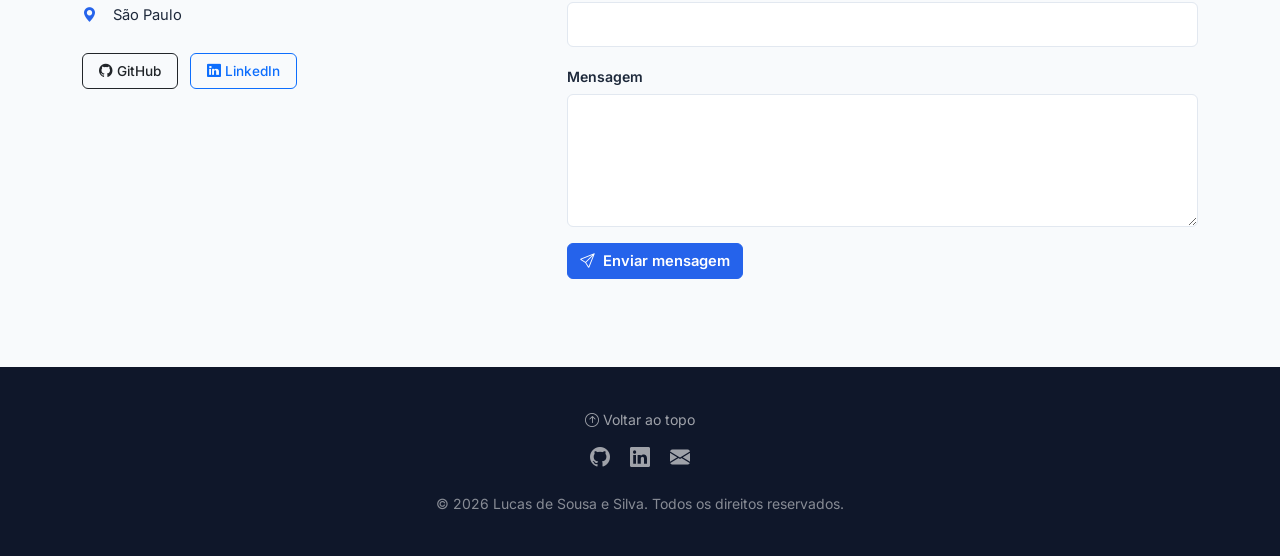
==== commit db996463: "Adicionado opção de baixar currículo" ====
--- a/index.html
+++ b/index.html
@@ -54,7 +54,7 @@
                         </div>
                     </div>
                     <h1 id="home-title">Lucas de Sousa e Silva</h1>
-                    <p class="lead">Estudante de Desenvolvimento de Sistemas</p>
+                    <p class="lead">Analista e Desenvolvedor de Sistemas</p>
                     <p class="mt-3 mb-4 px-lg-5">
                         Estudante de tecnologia com interesse em desenvolvimento web e soluções criativas.
                         Sempre em busca de novos conhecimentos e desafios para crescer na área de TI.
@@ -67,7 +67,12 @@
                     <div class="social-icons mt-4">
                         <a href="https://github.com/sousa2008" class="fs-4 me-3" target="_blank" rel="noopener noreferrer" aria-label="GitHub"><i class="bi bi-github" aria-hidden="true"></i></a>
                         <a href="https://www.linkedin.com/in/lucas-s-5baa96330/" class="fs-4 me-3" target="_blank" rel="noopener noreferrer" aria-label="LinkedIn"><i class="bi bi-linkedin" aria-hidden="true"></i></a>
-                        <a href="mailto:lucas.sousa2@aluno.ifsp.edu.br" class="fs-4" aria-label="Enviar e-mail"><i class="bi bi-envelope-fill" aria-hidden="true"></i></a>
+                        <a href="mailto:lucas.2008.sousa@gmail.com" class="fs-4" aria-label="Enviar e-mail"><i class="bi bi-envelope-fill" aria-hidden="true"></i></a>
+                    </div>
+                    <div class="mt-4 pb-5">
+                        <a href="assets/curriculo-lucas.pdf" download class="btn btn-success" style="color: #000; font-weight: 600;">
+                            <i class="bi bi-download me-2" aria-hidden="true"></i>Baixar curriculo
+                        </a>
                     </div>
                 </div>
 
@@ -112,13 +117,14 @@
                             <div class="col-sm-6">
                                 <ul class="list-unstyled" id="sobreDados1">
                                     <li class="mb-2"><i class="bi bi-person-fill me-2 text-primary" aria-hidden="true"></i><strong>Nome:</strong> Lucas de Sousa e Silva</li>
-                                    <li class="mb-2"><i class="bi bi-geo-alt-fill me-2 text-primary" aria-hidden="true"></i><strong>Localização:</strong> São Paulo</li>
+                                    <li class="mb-2"><i class="bi bi-geo-alt-fill me-2 text-primary" aria-hidden="true"></i><strong>Localização:</strong> São Paulo (SP)</li>
+                                    <li class="mb-2"><i class="bi bi-telephone-fill me-2 text-primary" aria-hidden="true"></i><strong>Telefone:</strong> (11) 94536-7790 / (11) 98567-7899</li>
                                 </ul>
                             </div>
                             <div class="col-sm-6">
                                 <ul class="list-unstyled" id="sobreDados2">
-                                    <li class="mb-2"><i class="bi bi-envelope-fill me-2 text-primary" aria-hidden="true"></i><strong>E-mail:</strong> lucas.sousa2@aluno.ifsp.edu.br</li>
-                                    <li class="mb-2"><i class="bi bi-translate me-2 text-primary" aria-hidden="true"></i><strong>Idiomas:</strong> Inglês intermediário</li>
+                                    <li class="mb-2"><i class="bi bi-envelope-fill me-2 text-primary" aria-hidden="true"></i><strong>E-mail:</strong> lucas.2008.sousa@gmail.com</li>
+                                    <li class="mb-2"><i class="bi bi-translate me-2 text-primary" aria-hidden="true"></i><strong>Idiomas:</strong> Inglês intermediário, Espanhol básico</li>
                                 </ul>
                             </div>
                         </div>
@@ -137,15 +143,8 @@
                             <div class="timeline-item">
                                 <div class="timeline-dot"></div>
                                 <div class="timeline-content">
-                                    <h3>Ensino Médio</h3>
-                                    <span class="text-muted">Completo</span>
-                                </div>
-                            </div>
-                            <div class="timeline-item">
-                                <div class="timeline-dot"></div>
-                                <div class="timeline-content">
-                                    <h3>Desenvolvimento de Sistemas</h3>
-                                    <span class="text-muted">IFSP Guarulhos — Cursando</span>
+                                    <h3>Tecnólogo em Análise e Desenvolvimento de Sistemas</h3>
+                                    <span class="text-muted">Instituto Federal de São Paulo — Campus Guarulhos — Cursando (2º semestre) — Conclusão em 2028</span>
                                 </div>
                             </div>
                         </div>
@@ -166,9 +165,10 @@
                                 <div class="skill-tags" id="tagLinguagens">
                                     <span class="badge bg-primary bg-opacity-10 text-primary m-1">HTML</span>
                                     <span class="badge bg-primary bg-opacity-10 text-primary m-1">CSS</span>
+                                    <span class="badge bg-primary bg-opacity-10 text-primary m-1">JavaScript</span>
                                     <span class="badge bg-primary bg-opacity-10 text-primary m-1">C</span>
-                                    <span class="badge bg-primary bg-opacity-10 text-primary m-1">JavaScript</span>
                                     <span class="badge bg-primary bg-opacity-10 text-primary m-1">Python</span>
+                                    <span class="badge bg-primary bg-opacity-10 text-primary m-1">Apps Script</span>
                                 </div>
                             </div>
                         </div>
@@ -180,7 +180,10 @@
                                 <div class="skill-tags" id="tagFerramentas">
                                     <span class="badge bg-secondary bg-opacity-10 text-secondary m-1">Git</span>
                                     <span class="badge bg-secondary bg-opacity-10 text-secondary m-1">GitHub</span>
-                                    <span class="badge bg-secondary bg-opacity-10 text-secondary m-1">VS Code</span>
+                                    <span class="badge bg-secondary bg-opacity-10 text-secondary m-1">Excel</span>
+                                    <span class="badge bg-secondary bg-opacity-10 text-secondary m-1">Google Sheets</span>
+                                    <span class="badge bg-secondary bg-opacity-10 text-secondary m-1">OpenCode</span>
+                                    <span class="badge bg-secondary bg-opacity-10 text-secondary m-1">Code::Blocks</span>
                                 </div>
                             </div>
                         </div>
@@ -251,7 +254,24 @@
             <div class="container">
                 <h2 id="experiencias-title" class="section-title text-center mx-auto d-block">Experiências Relevantes</h2>
                 <div class="row justify-content-center">
-                    <div class="col-lg-8" id="experienciasLista"></div>
+                    <div class="col-lg-8" id="experienciasLista">
+                        <div class="card mb-4">
+                            <div class="card-body">
+                                <div class="d-flex justify-content-between align-items-start mb-2">
+                                    <div>
+                                        <h3 class="card-title mb-1">Técnico em Análise e Desenvolvimento de Sistemas</h3>
+                                        <p class="text-primary mb-0">MA2 Transportes Rodoviários</p>
+                                    </div>
+                                    <span class="badge bg-primary">Jun/2026 — Atual</span>
+                                </div>
+                                <ul class="mt-3 mb-0">
+                                    <li>ReUpload do site da empresa para o WordPress</li>
+                                    <li>Controle e criação de planilhas Google Sheets com atualizações diárias e scripts</li>
+                                    <li>Profissionalização do Instagram da empresa</li>
+                                </ul>
+                            </div>
+                        </div>
+                    </div>
                 </div>
             </div>
         </section>
@@ -339,8 +359,8 @@
                             fique à vontade para me enviar uma mensagem.
                         </p>
                         <div class="contact-info mt-4" id="contatoInfo">
-                            <p><i class="bi bi-envelope-fill me-3" aria-hidden="true"></i><span id="contatoEmail">lucas.sousa2@aluno.ifsp.edu.br</span></p>
-                            <p><i class="bi bi-phone-fill me-3" aria-hidden="true"></i><span id="contatoTelefone">—</span></p>
+                            <p><i class="bi bi-envelope-fill me-3" aria-hidden="true"></i><span id="contatoEmail">lucas.2008.sousa@gmail.com</span></p>
+                            <p><i class="bi bi-phone-fill me-3" aria-hidden="true"></i><span id="contatoTelefone">(11) 94536-7790 / (11) 98567-7899</span></p>
                             <p><i class="bi bi-geo-alt-fill me-3" aria-hidden="true"></i><span id="contatoLocal">São Paulo</span></p>
                         </div>
                         <div class="contact-socials mt-4" id="contatoSocial">
@@ -387,7 +407,7 @@
             <div class="mb-3" id="footerSocial">
                 <a href="https://github.com/sousa2008" class="me-3" target="_blank" rel="noopener noreferrer" aria-label="GitHub"><i class="bi bi-github fs-5" aria-hidden="true"></i></a>
                 <a href="https://www.linkedin.com/in/lucas-s-5baa96330/" class="me-3" target="_blank" rel="noopener noreferrer" aria-label="LinkedIn"><i class="bi bi-linkedin fs-5" aria-hidden="true"></i></a>
-                <a href="mailto:lucas.sousa2@aluno.ifsp.edu.br" aria-label="Enviar e-mail"><i class="bi bi-envelope-fill fs-5" aria-hidden="true"></i></a>
+                <a href="mailto:lucas.2008.sousa@gmail.com" aria-label="Enviar e-mail"><i class="bi bi-envelope-fill fs-5" aria-hidden="true"></i></a>
             </div>
             <p class="small mb-0">
                 &copy; 2026 <span id="footerNome">Lucas de Sousa e Silva</span>. Todos os direitos reservados.
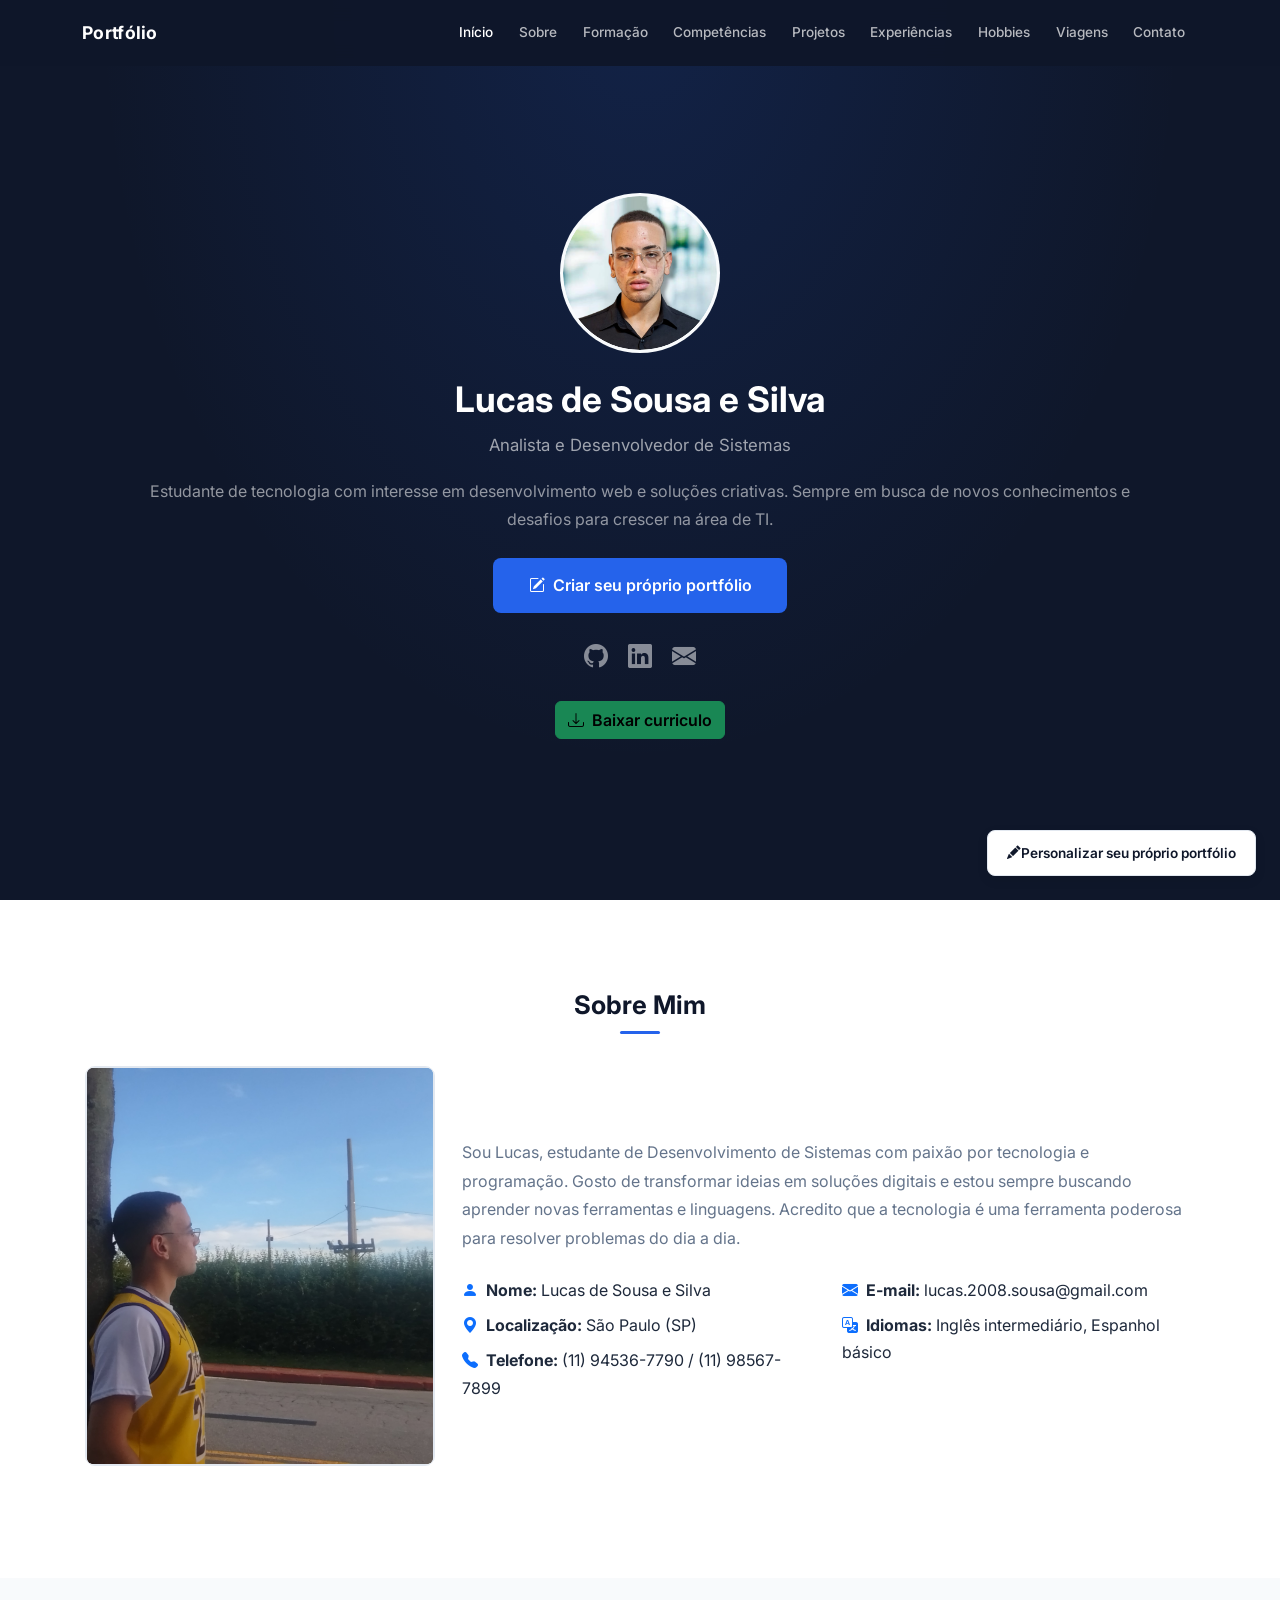
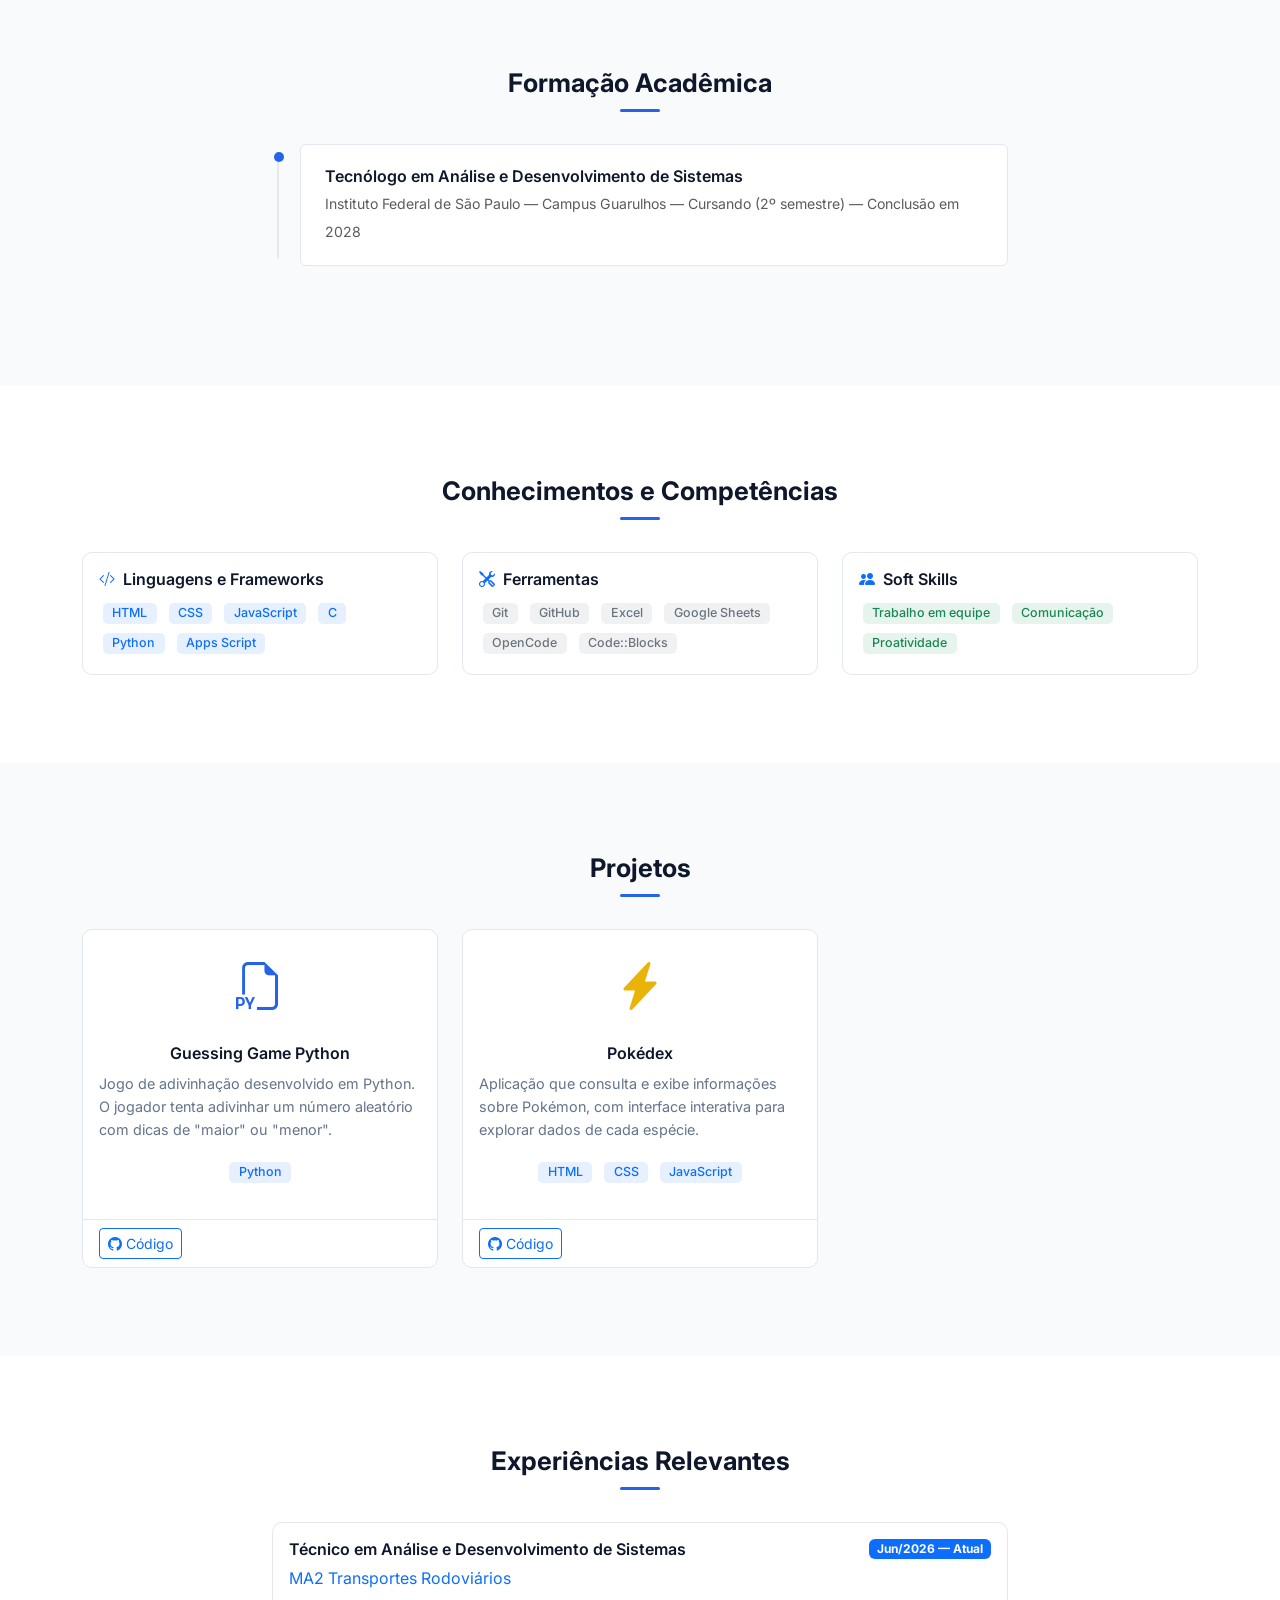
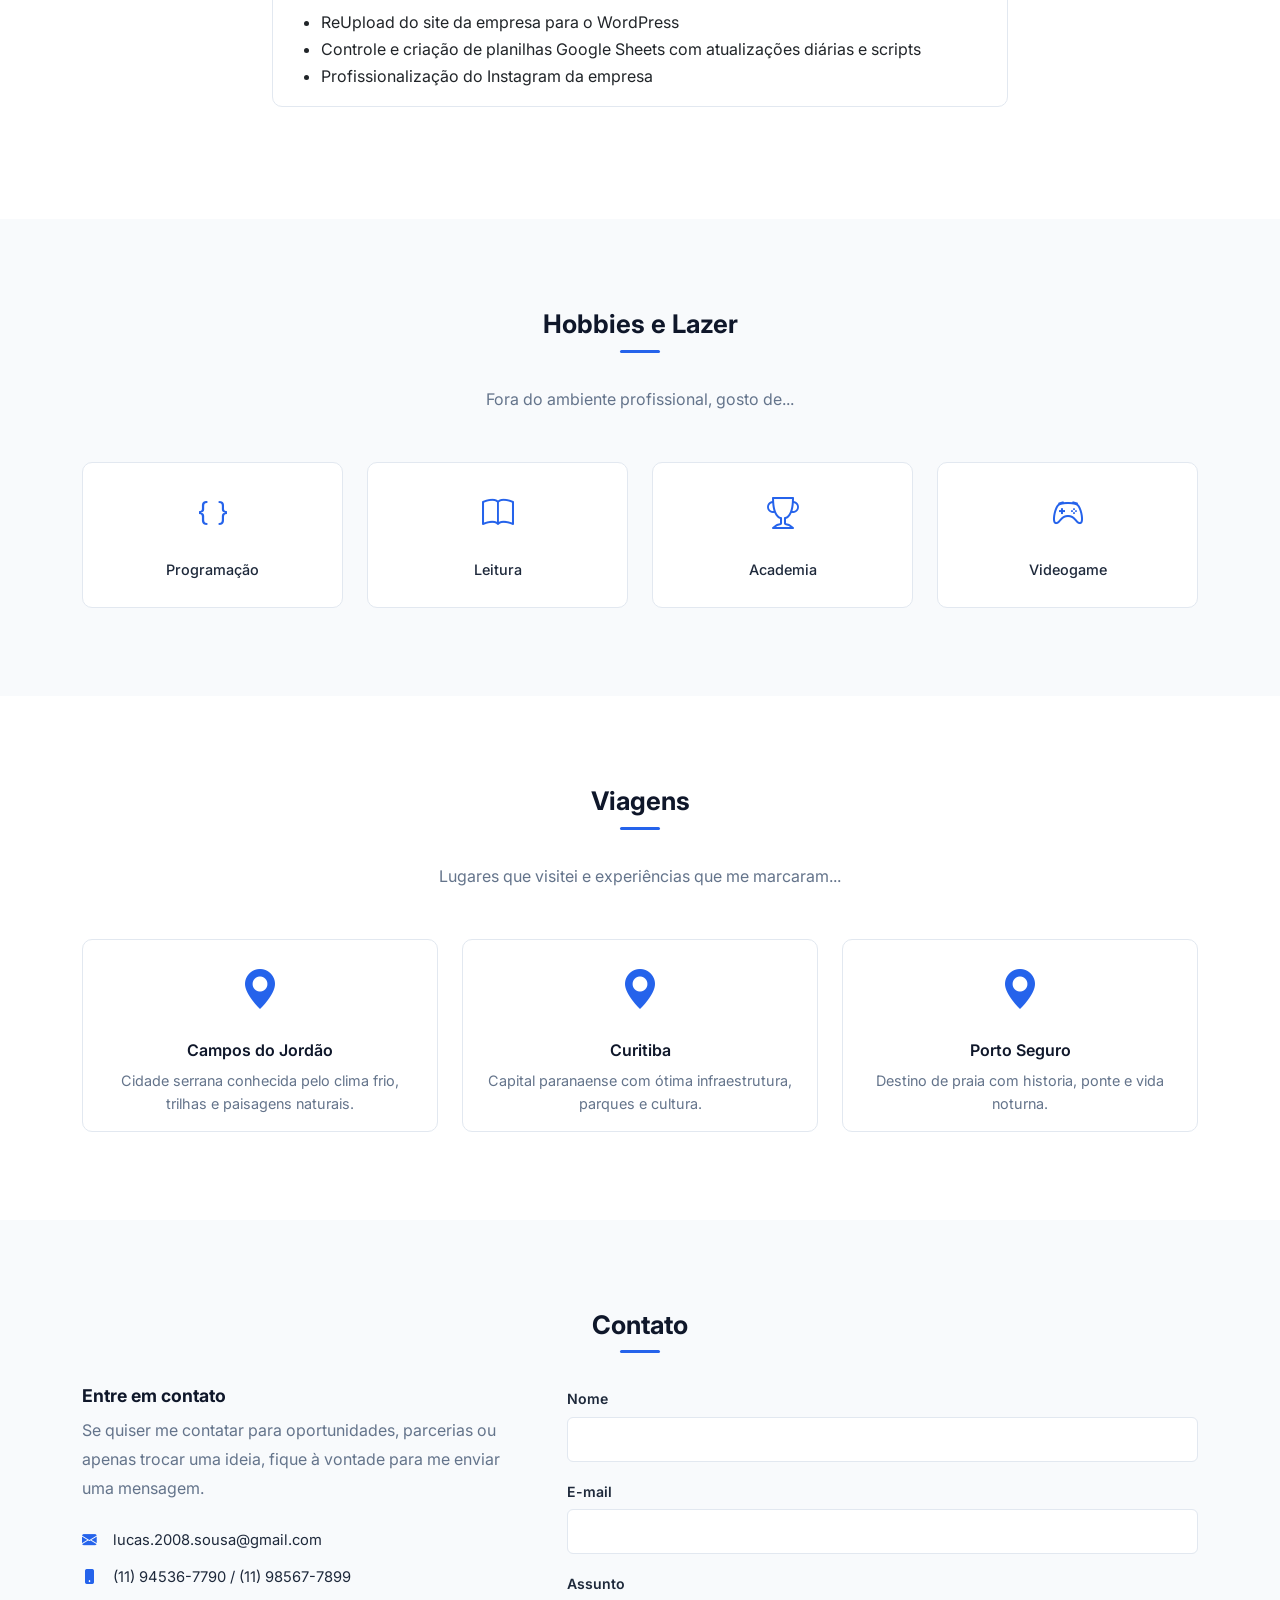
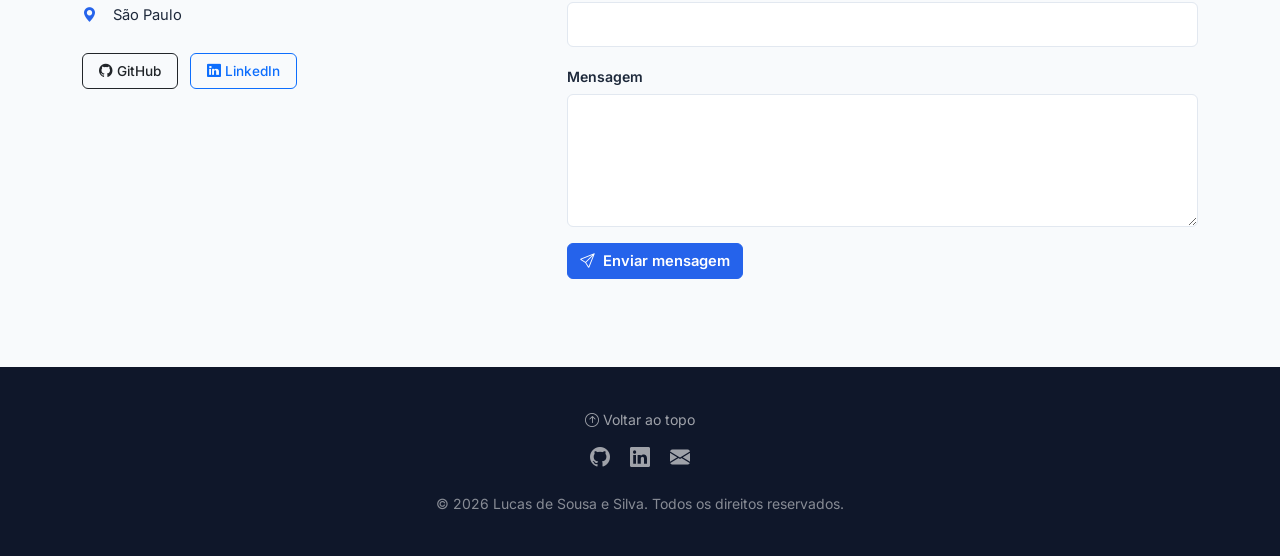
==== commit 13f666df: "Melhoria na parte interativa" ====
--- a/index.html
+++ b/index.html
@@ -15,8 +15,8 @@
 
     <a href="#main-content" class="skip-link">Pular para o conteúdo principal</a>
 
-    <a href="formulario.html" class="btn-editar" id="btnEditar" title="Editar portfólio">
-        <i class="bi bi-pencil-fill" aria-hidden="true"></i> Editar
+    <a href="interatividade.html" class="btn-editar" id="btnEditar" title="Personalizar seu próprio portfólio">
+        <i class="bi bi-pencil-fill" aria-hidden="true"></i> Personalizar seu próprio portfólio
     </a>
 
     <nav class="navbar navbar-expand-lg fixed-top" id="navbar" aria-label="Menu de navegação principal">
@@ -60,8 +60,8 @@
                         Sempre em busca de novos conhecimentos e desafios para crescer na área de TI.
                     </p>
                     <div class="mt-4">
-                        <a href="formulario.html" class="btn-preencher">
-                            <i class="bi bi-pencil-square" aria-hidden="true"></i>Preencher Portfólio
+                        <a href="interatividade.html" class="btn-preencher">
+                            <i class="bi bi-pencil-square" aria-hidden="true"></i>Criar seu próprio portfólio
                         </a>
                     </div>
                     <div class="social-icons mt-4">
@@ -69,7 +69,7 @@
                         <a href="https://www.linkedin.com/in/lucas-s-5baa96330/" class="fs-4 me-3" target="_blank" rel="noopener noreferrer" aria-label="LinkedIn"><i class="bi bi-linkedin" aria-hidden="true"></i></a>
                         <a href="mailto:lucas.2008.sousa@gmail.com" class="fs-4" aria-label="Enviar e-mail"><i class="bi bi-envelope-fill" aria-hidden="true"></i></a>
                     </div>
-                    <div class="mt-4 pb-5">
+                    <div class="mt-4 pb-5" id="curriculoOriginal">
                         <a href="assets/curriculo-lucas.pdf" download class="btn btn-success" style="color: #000; font-weight: 600;">
                             <i class="bi bi-download me-2" aria-hidden="true"></i>Baixar curriculo
                         </a>
--- a/css/style.css
+++ b/css/style.css
@@ -557,6 +557,26 @@
     margin-bottom: 0;
 }
 
+.interactive-card {
+    max-width: 760px;
+}
+
+.interactive-card h2 {
+    font-size: 1.1rem;
+    color: var(--color-primary);
+    margin-top: 1.8rem;
+    margin-bottom: 0.8rem;
+}
+
+.interactive-card li,
+.interactive-card p {
+    font-size: 0.95rem;
+}
+
+.interactive-page .btn-editar {
+    display: inline-flex;
+}
+
 /* Alert de campos faltantes */
 #missingFieldsAlert {
     background: var(--color-warning-light);
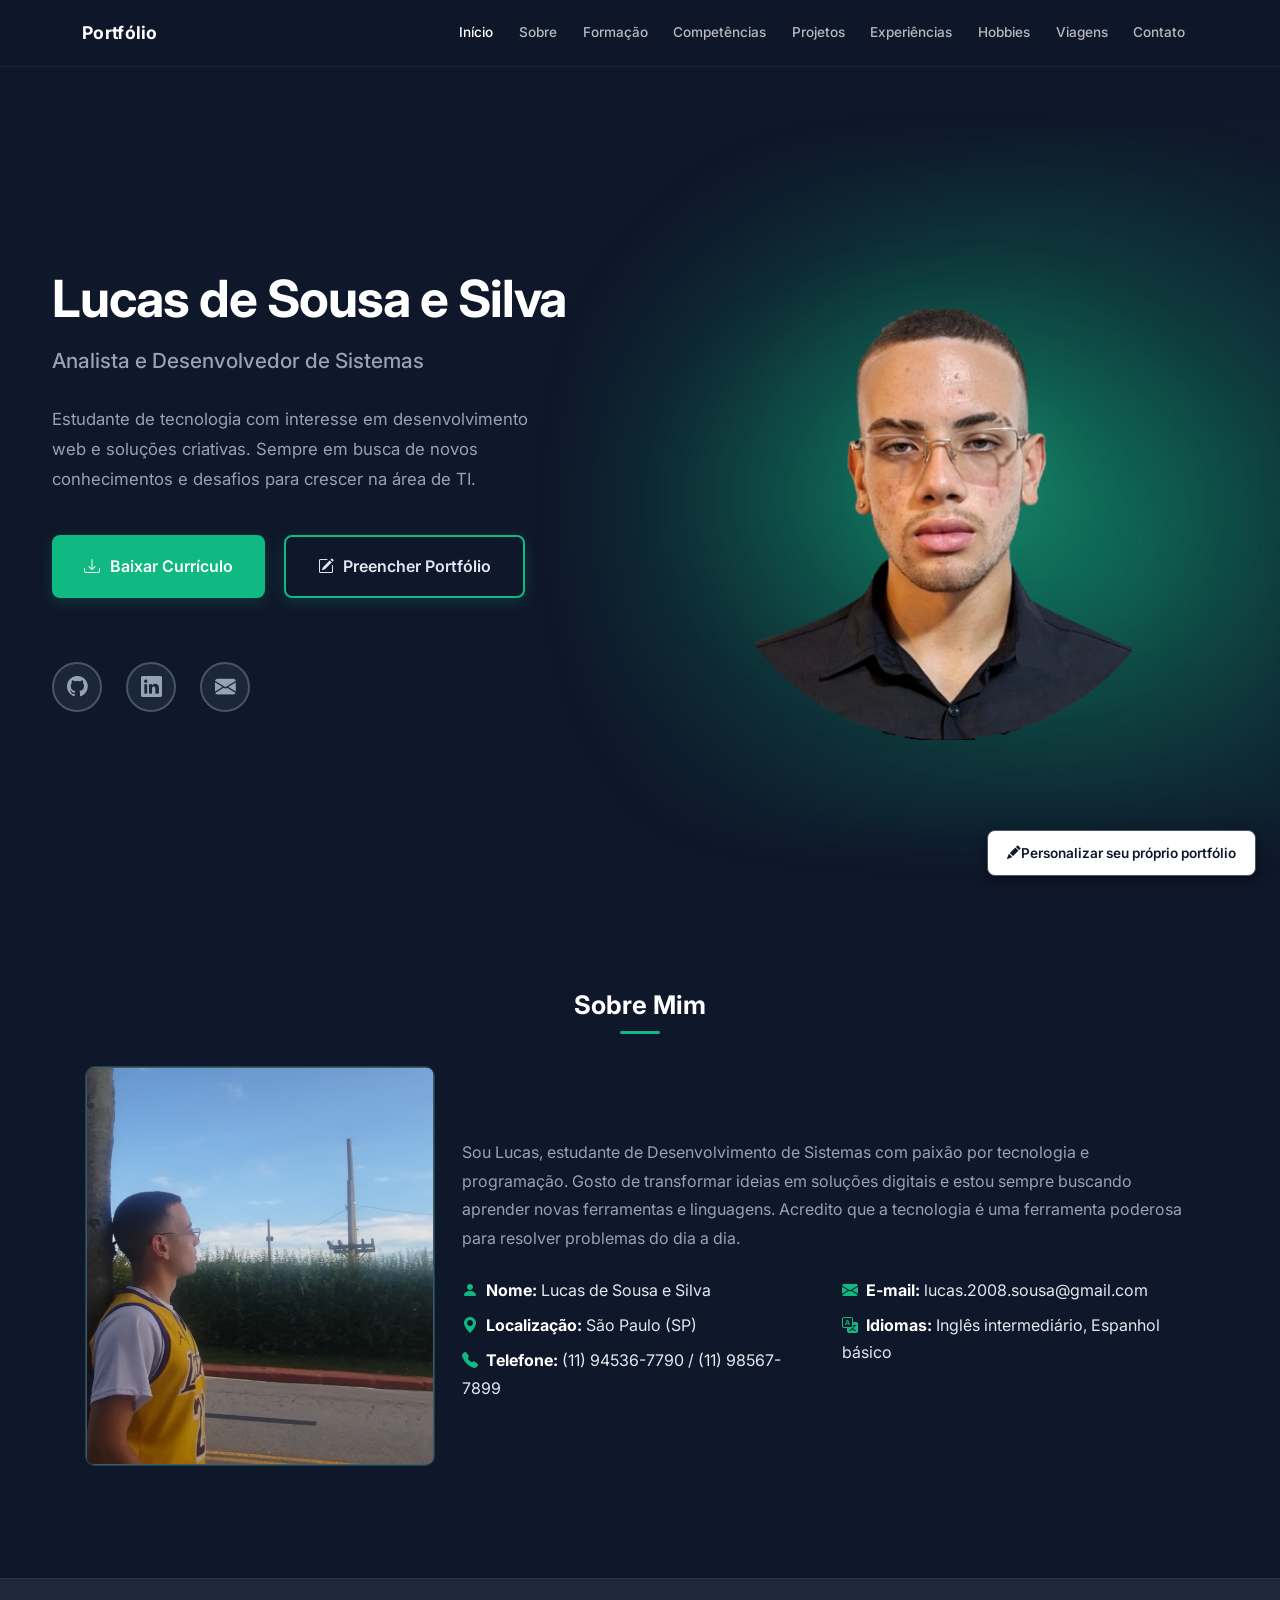
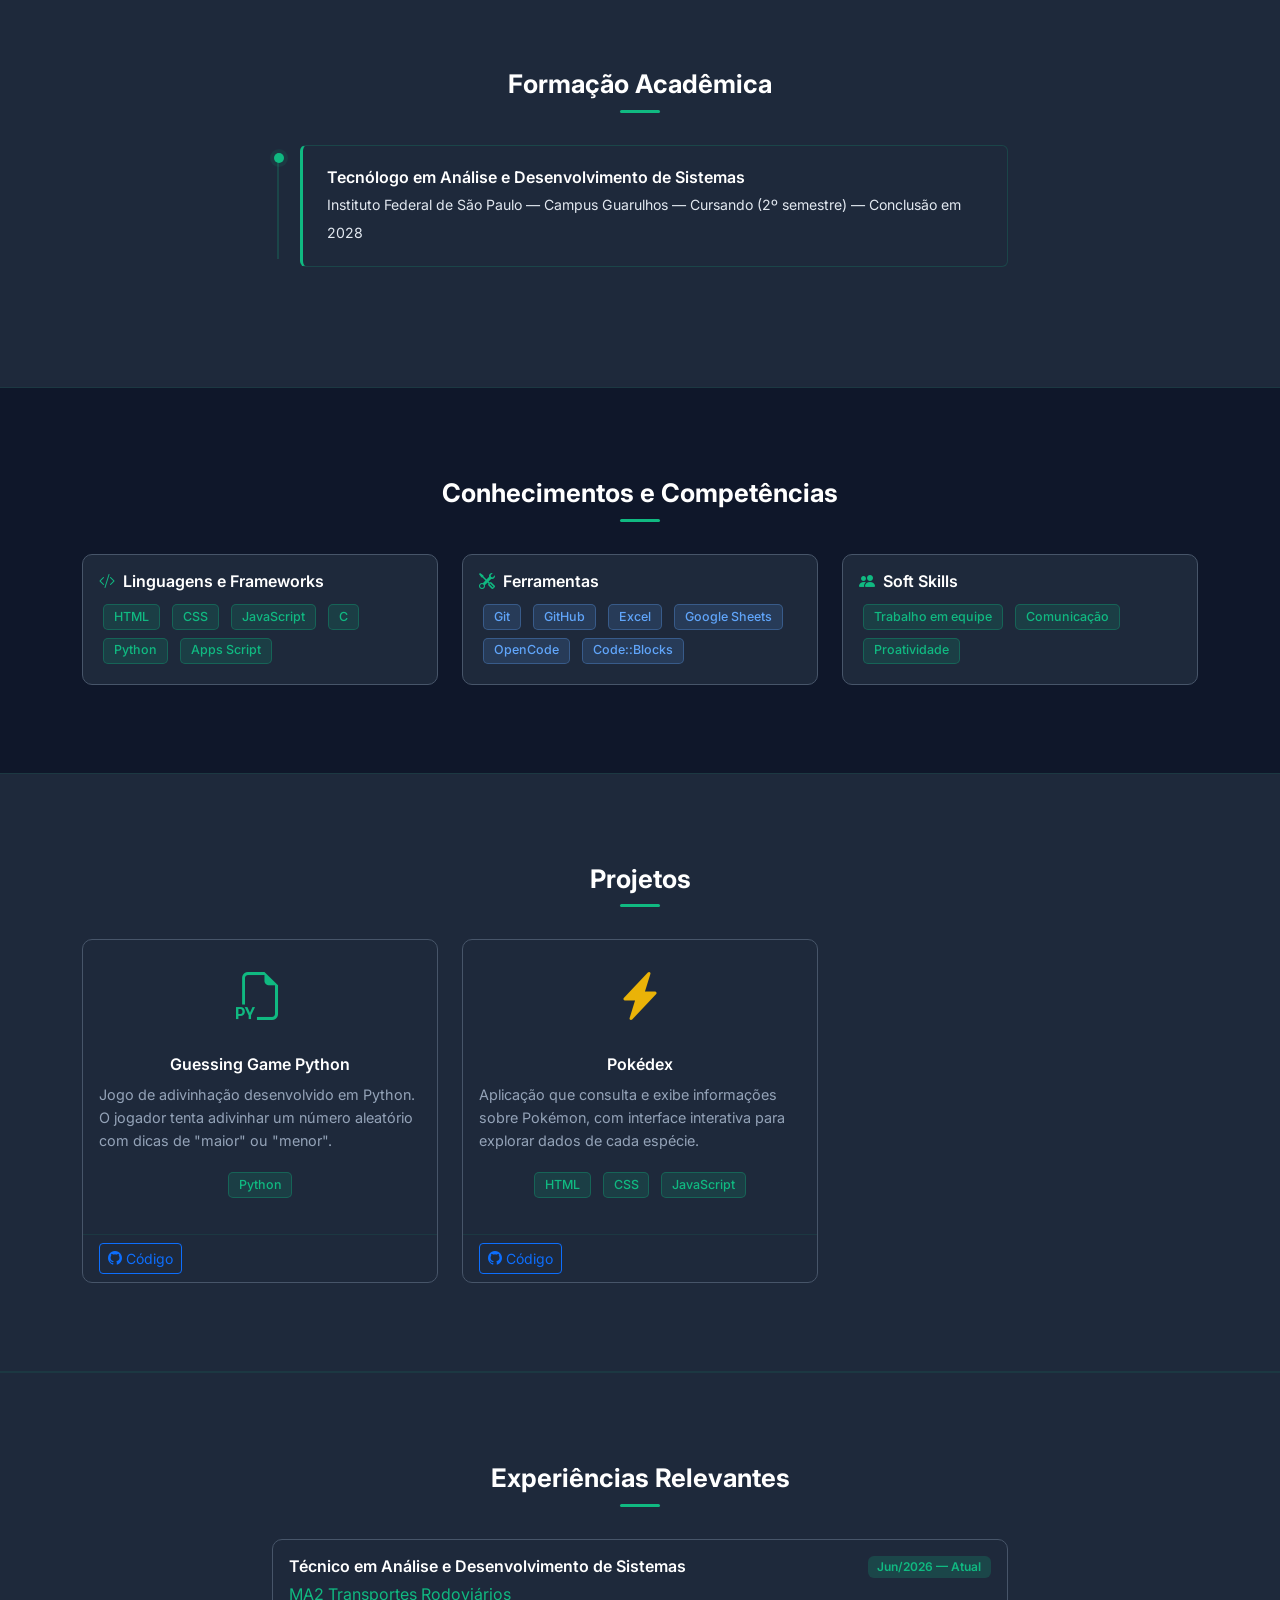
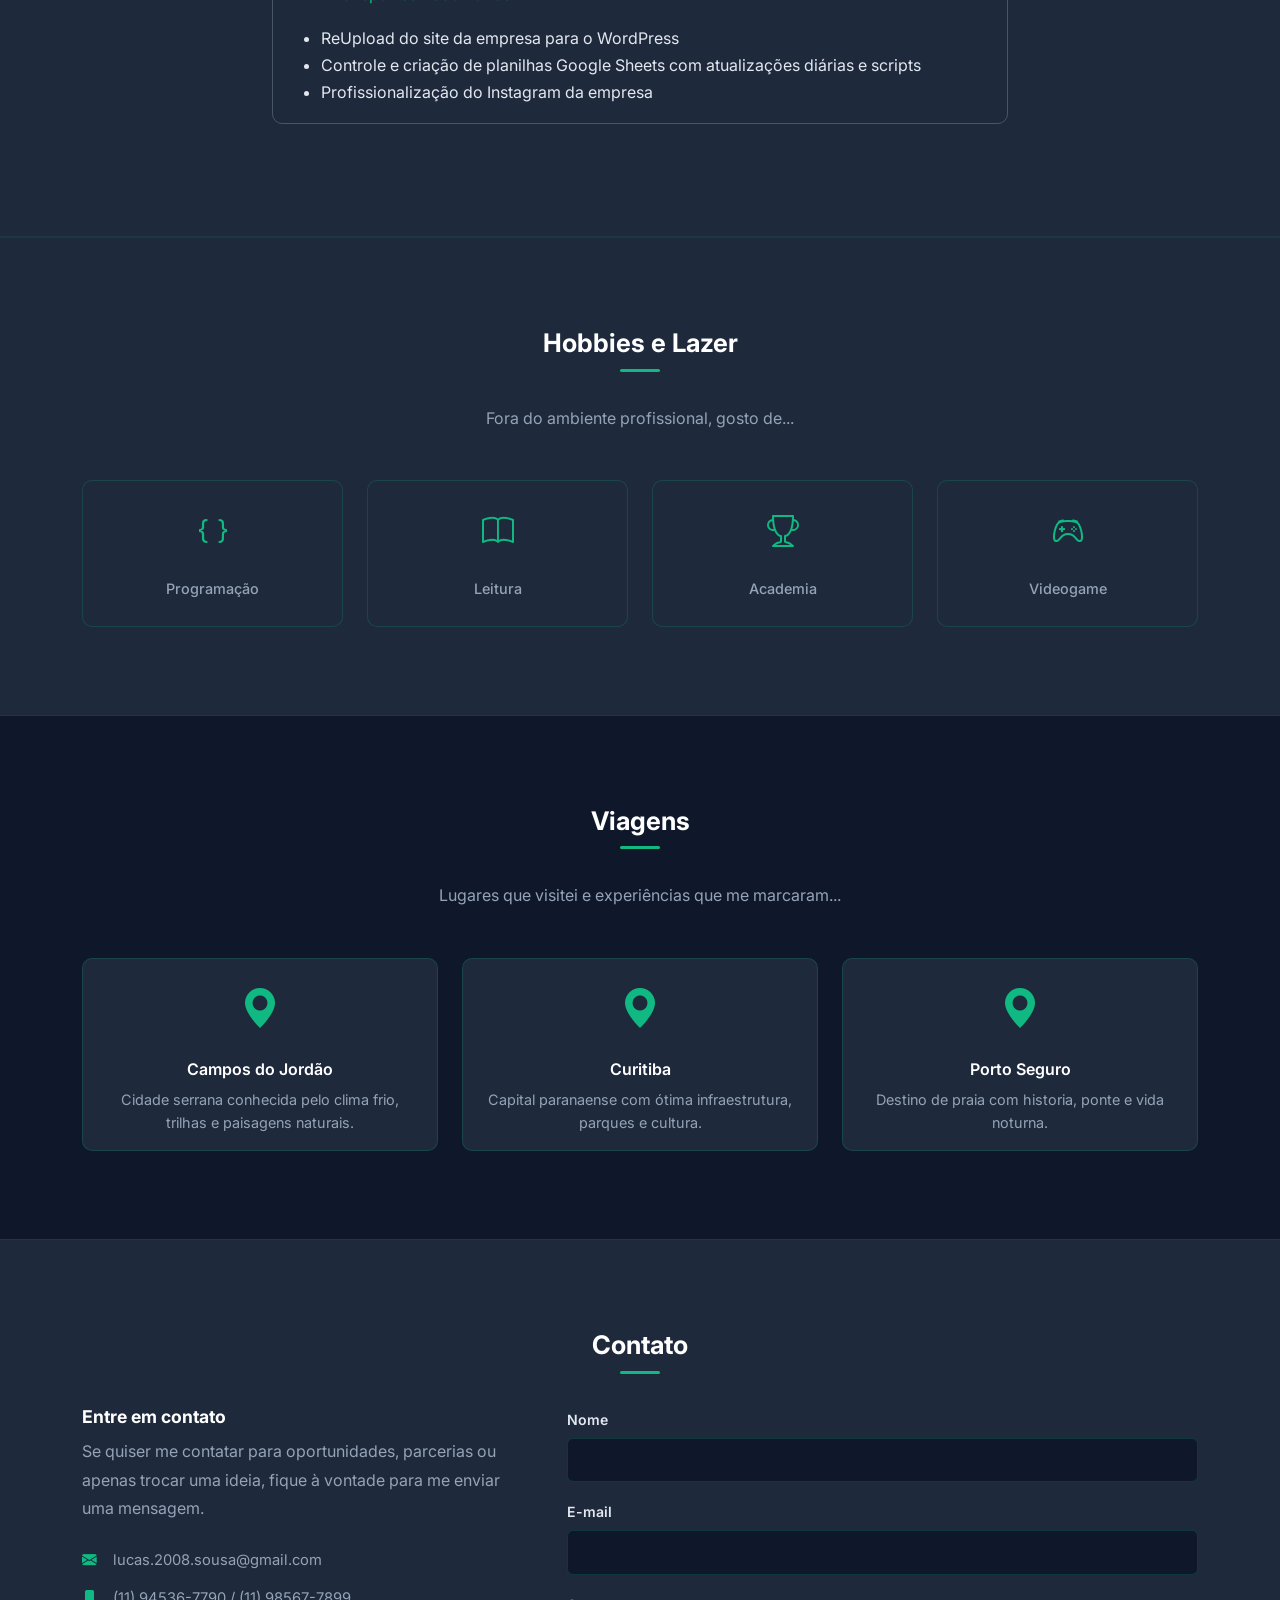
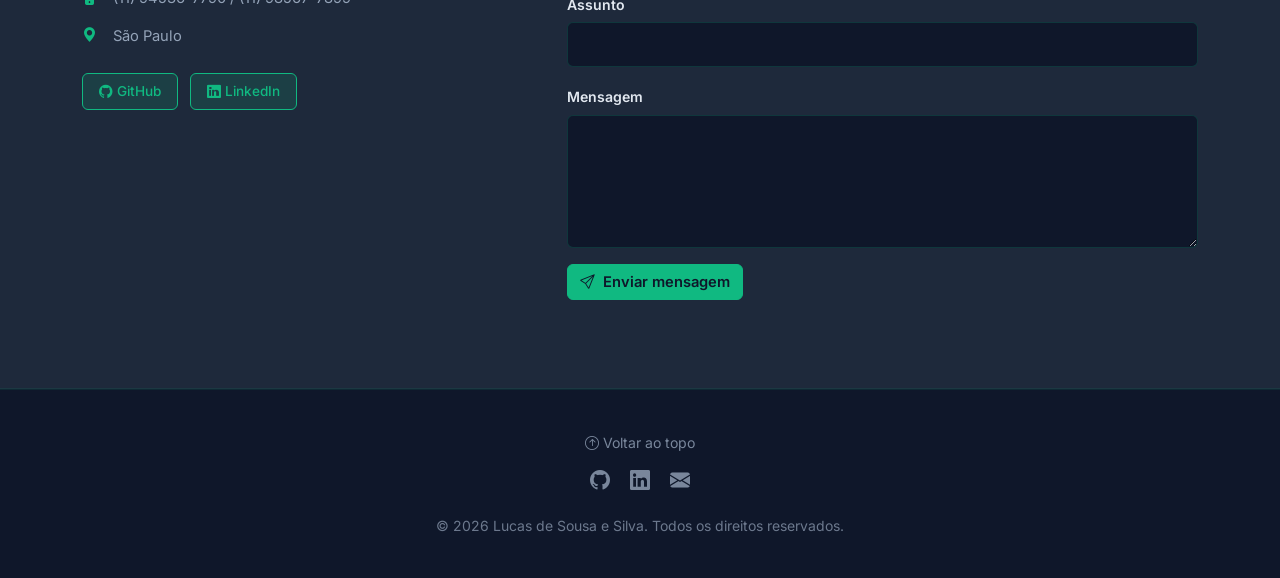
==== commit 78ad0a6f: "melhoria visual" ====
--- a/index.html
+++ b/index.html
@@ -45,58 +45,54 @@
 
         <!-- HERO -->
         <section id="home" class="hero-section" aria-labelledby="home-title">
-            <div class="container text-center">
-                <div id="heroPlaceholder">
-                    <div class="mb-4">
-                        <div class="img-placeholder foto-perfil-placeholder mx-auto">
-                            <img src="assets/profile-pic.png" alt="Foto de perfil de Lucas de Sousa e Silva" class="rounded-circle foto-perfil" onerror="this.parentElement.classList.add('no-image')">
+            <div class="container">
+                <div class="hero-container" id="heroPlaceholder">
+                    <!-- Coluna Esquerda: Conteúdo -->
+                    <div class="hero-content">
+                        <h1 id="home-title" class="hero-title">Lucas de Sousa e Silva</h1>
+                        <p class="hero-subtitle">Analista e Desenvolvedor de Sistemas</p>
+                        <p class="hero-description">
+                            Estudante de tecnologia com interesse em desenvolvimento web e soluções criativas.
+                            Sempre em busca de novos conhecimentos e desafios para crescer na área de TI.
+                        </p>
+                        
+                        <!-- Botões CTA -->
+                        <div class="hero-buttons">
+                            <a href="assets/curriculo-lucas.pdf" download class="btn-primary-cta">
+                                <i class="bi bi-download" aria-hidden="true"></i> Baixar Currículo
+                            </a>
+                            <a href="interatividade.html" class="btn-secondary-cta">
+                                <i class="bi bi-pencil-square" aria-hidden="true"></i> Preencher Portfólio
+                            </a>
+                        </div>
+                        
+                        <!-- Links de Redes Sociais -->
+                        <div class="hero-social">
+                            <a href="https://github.com/sousa2008" class="social-link" target="_blank" rel="noopener noreferrer" aria-label="GitHub">
+                                <i class="bi bi-github" aria-hidden="true"></i>
+                            </a>
+                            <a href="https://www.linkedin.com/in/lucas-s-5baa96330/" class="social-link" target="_blank" rel="noopener noreferrer" aria-label="LinkedIn">
+                                <i class="bi bi-linkedin" aria-hidden="true"></i>
+                            </a>
+                            <a href="mailto:lucas.2008.sousa@gmail.com" class="social-link" aria-label="Enviar e-mail">
+                                <i class="bi bi-envelope-fill" aria-hidden="true"></i>
+                            </a>
+                        </div>
+                    </div>
+                    
+                    <!-- Coluna Direita: Foto -->
+                    <div class="hero-image">
+                        <div class="img-placeholder foto-perfil-placeholder">
+                            <img src="assets/nova-foto-sem-background.png" alt="Foto de perfil de Lucas de Sousa e Silva" class="foto-perfil" onerror="this.parentElement.classList.add('no-image')">
                             <span class="img-fallback">Sem imagem selecionada</span>
                         </div>
                     </div>
-                    <h1 id="home-title">Lucas de Sousa e Silva</h1>
-                    <p class="lead">Analista e Desenvolvedor de Sistemas</p>
-                    <p class="mt-3 mb-4 px-lg-5">
-                        Estudante de tecnologia com interesse em desenvolvimento web e soluções criativas.
-                        Sempre em busca de novos conhecimentos e desafios para crescer na área de TI.
-                    </p>
-                    <div class="mt-4">
-                        <a href="interatividade.html" class="btn-preencher">
-                            <i class="bi bi-pencil-square" aria-hidden="true"></i>Criar seu próprio portfólio
-                        </a>
-                    </div>
-                    <div class="social-icons mt-4">
-                        <a href="https://github.com/sousa2008" class="fs-4 me-3" target="_blank" rel="noopener noreferrer" aria-label="GitHub"><i class="bi bi-github" aria-hidden="true"></i></a>
-                        <a href="https://www.linkedin.com/in/lucas-s-5baa96330/" class="fs-4 me-3" target="_blank" rel="noopener noreferrer" aria-label="LinkedIn"><i class="bi bi-linkedin" aria-hidden="true"></i></a>
-                        <a href="mailto:lucas.2008.sousa@gmail.com" class="fs-4" aria-label="Enviar e-mail"><i class="bi bi-envelope-fill" aria-hidden="true"></i></a>
-                    </div>
-                    <div class="mt-4 pb-5" id="curriculoOriginal">
-                        <a href="assets/curriculo-lucas.pdf" download class="btn btn-success" style="color: #000; font-weight: 600;">
-                            <i class="bi bi-download me-2" aria-hidden="true"></i>Baixar curriculo
-                        </a>
-                    </div>
-                </div>
-
-                <div id="heroContent" style="display:none;">
-                    <div class="mb-4">
-                        <div class="img-placeholder foto-perfil-placeholder mx-auto">
-                            <img src="" alt="" class="rounded-circle foto-perfil" id="heroFoto" onerror="this.parentElement.classList.add('no-image')">
-                            <span class="img-fallback">Sem imagem selecionada</span>
-                        </div>
-                    </div>
-                    <h1 id="heroNome"></h1>
-                    <p class="lead" id="heroCargo"></p>
-                    <p class="mt-3 mb-4 px-lg-5" id="heroBio"></p>
-                    <div class="hero-links">
-                        <a href="#contato" class="btn-preencher me-2">Entrar em contato</a>
-                        <a href="#projetos" class="btn-preencher" style="background:transparent; border:1px solid rgba(255,255,255,0.3);">Ver projetos</a>
-                    </div>
-                    <div class="social-icons mt-4" id="heroSocial"></div>
                 </div>
             </div>
         </section>
 
         <!-- SOBRE MIM -->
-        <section id="sobre" class="section-padding" aria-labelledby="sobre-title">
+        <section id="sobre" class="section-padding section-dark" aria-labelledby="sobre-title">
             <div class="container">
                 <h2 id="sobre-title" class="section-title text-center mx-auto d-block">Sobre Mim</h2>
                 <div class="row align-items-center">
@@ -134,7 +130,7 @@
         </section>
 
         <!-- FORMAÇÃO -->
-        <section id="formacao" class="section-padding" style="background: var(--color-surface);" aria-labelledby="formacao-title">
+        <section id="formacao" class="section-padding section-light" aria-labelledby="formacao-title">
             <div class="container">
                 <h2 id="formacao-title" class="section-title text-center mx-auto d-block">Formação Acadêmica</h2>
                 <div class="row justify-content-center">
@@ -154,7 +150,7 @@
         </section>
 
         <!-- COMPETÊNCIAS -->
-        <section id="competencias" class="section-padding" aria-labelledby="competencias-title">
+        <section id="competencias" class="section-padding section-dark" aria-labelledby="competencias-title">
             <div class="container">
                 <h2 id="competencias-title" class="section-title text-center mx-auto d-block">Conhecimentos e Competências</h2>
                 <div class="row g-4" id="competenciasCards">
@@ -205,7 +201,7 @@
         </section>
 
         <!-- PROJETOS -->
-        <section id="projetos" class="section-padding" style="background: var(--color-surface);" aria-labelledby="projetos-title">
+        <section id="projetos" class="section-padding section-light" aria-labelledby="projetos-title">
             <div class="container">
                 <h2 id="projetos-title" class="section-title text-center mx-auto d-block">Projetos</h2>
                 <div class="row g-4" id="projetosGrid">
@@ -250,7 +246,7 @@
         </section>
 
         <!-- EXPERIÊNCIAS -->
-        <section id="experiencias" class="section-padding" aria-labelledby="experiencias-title">
+        <section id="experiencias" class="section-padding section-light" aria-labelledby="experiencias-title">
             <div class="container">
                 <h2 id="experiencias-title" class="section-title text-center mx-auto d-block">Experiências Relevantes</h2>
                 <div class="row justify-content-center">
@@ -277,7 +273,7 @@
         </section>
 
         <!-- HOBBIES -->
-        <section id="hobbies" class="section-padding" style="background: var(--color-surface);" aria-labelledby="hobbies-title">
+        <section id="hobbies" class="section-padding section-light" aria-labelledby="hobbies-title">
             <div class="container">
                 <h2 id="hobbies-title" class="section-title text-center mx-auto d-block">Hobbies e Lazer</h2>
                 <p class="text-center mb-5" id="hobbiesIntro" style="color: var(--color-text-muted);">Fora do ambiente profissional, gosto de...</p>
@@ -311,7 +307,7 @@
         </section>
 
         <!-- VIAGENS -->
-        <section id="viagens" class="section-padding" aria-labelledby="viagens-title">
+        <section id="viagens" class="section-padding section-dark" aria-labelledby="viagens-title">
             <div class="container">
                 <h2 id="viagens-title" class="section-title text-center mx-auto d-block">Viagens</h2>
                 <p class="text-center mb-5" id="viagensIntro" style="color: var(--color-text-muted);">Lugares que visitei e experiências que me marcaram...</p>
@@ -348,7 +344,7 @@
         </section>
 
         <!-- CONTATO -->
-        <section id="contato" class="section-padding" style="background: var(--color-surface);" aria-labelledby="contato-title">
+        <section id="contato" class="section-padding section-light" aria-labelledby="contato-title">
             <div class="container">
                 <h2 id="contato-title" class="section-title text-center mx-auto d-block">Contato</h2>
                 <div class="row g-5">
--- a/css/style.css
+++ b/css/style.css
@@ -3,24 +3,44 @@
    ============================================================ */
 
 :root {
-    --color-primary: #2563eb;
-    --color-primary-dark: #1d4ed8;
-    --color-primary-light: #eff6ff;
+    /* Cores Primárias - Dark Minimal */
+    --color-bg-dark: #0f172a;
+    --color-bg-light: #1e293b;
+    --color-white: #ffffff;
+    --color-text-primary: #ffffff;
+    --color-text-secondary: #e2e8f0;
+    --color-text-muted: #94a3b8;
+    
+    /* Cores de Destaque (10%) */
+    --color-accent-primary: #10b981;
+    --color-accent-primary-dark: #059669;
+    --color-accent-secondary: #3b82f6;
+    --color-accent-secondary-dark: #2563eb;
+    
+    /* Legacy - para compatibilidade */
+    --color-primary: #10b981;
+    --color-primary-dark: #059669;
+    --color-primary-light: #ecfdf5;
     --color-navy: #0f172a;
     --color-navy-light: #1e293b;
-    --color-text: #1e293b;
-    --color-text-muted: #64748b;
-    --color-border: #e2e8f0;
-    --color-surface: #f8fafc;
-    --color-white: #ffffff;
-    --color-success: #059669;
+    --color-text: #ffffff;
+    --color-border: #475569;
+    --color-surface: #1e293b;
+    --color-success: #10b981;
     --color-success-light: #ecfdf5;
-    --color-warning: #d97706;
+    --color-warning: #f59e0b;
     --color-warning-light: #fffbeb;
+    --color-error: #ef4444;
+    --color-error-light: #fee2e2;
+    --color-info: #3b82f6;
+    --color-info-light: #eff6ff;
+    
+    /* Tipografia e Espacamento */
     --font-family: 'Inter', 'Segoe UI', system-ui, -apple-system, sans-serif;
-    --shadow-sm: 0 1px 3px rgba(0, 0, 0, 0.06);
-    --shadow-md: 0 4px 12px rgba(0, 0, 0, 0.08);
-    --shadow-lg: 0 8px 24px rgba(0, 0, 0, 0.1);
+    --shadow-sm: 0 1px 3px rgba(0, 0, 0, 0.3);
+    --shadow-md: 0 4px 12px rgba(0, 0, 0, 0.4);
+    --shadow-lg: 0 8px 24px rgba(0, 0, 0, 0.5);
+    --shadow-accent: 0 0 20px rgba(16, 185, 129, 0.2);
     --radius: 10px;
     --radius-sm: 6px;
 }
@@ -38,9 +58,9 @@
 
 body {
     font-family: var(--font-family);
-    color: var(--color-text);
+    color: var(--color-text-muted);
     line-height: 1.7;
-    background: var(--color-white);
+    background: var(--color-bg-dark);
     -webkit-font-smoothing: antialiased;
 }
 
@@ -56,8 +76,8 @@
     left: 1rem;
     z-index: 10000;
     padding: 0.75rem 1.5rem;
-    background: var(--color-primary);
-    color: var(--color-white);
+    background: var(--color-accent-primary);
+    color: var(--color-bg-dark);
     font-weight: 600;
     font-size: 0.9rem;
     border-radius: 0 0 var(--radius-sm) var(--radius-sm);
@@ -76,8 +96,8 @@
     align-items: center;
     justify-content: center;
     overflow: hidden;
-    background: var(--color-surface);
-    border: 1px solid var(--color-border);
+    background: var(--color-bg-light);
+    border: 1px solid rgba(16, 185, 129, 0.2);
 }
 
 .img-placeholder img {
@@ -105,14 +125,75 @@
 }
 
 .foto-perfil-placeholder {
-    width: 160px;
-    height: 160px;
-    border-radius: 50%;
-    border: 3px solid rgba(255, 255, 255, 0.15);
+    width: min(100%, 480px);
+    height: 500px;
+    border: 0;
+    background: transparent;
+    box-shadow: none;
+    transition: transform 0.3s ease, box-shadow 0.3s ease;
+    overflow: visible;
+    isolation: isolate;
+}
+
+.foto-perfil-placeholder::before {
+    content: '';
+    position: absolute;
+    z-index: -1;
+    inset: -18% -28% -18% -28%;
+    background:
+        radial-gradient(ellipse at 52% 48%, rgba(52, 211, 153, 0.58) 0%, rgba(16, 185, 129, 0.3) 24%, rgba(16, 185, 129, 0.1) 52%, transparent 78%),
+        radial-gradient(ellipse at 70% 62%, rgba(16, 185, 129, 0.34) 0%, rgba(16, 185, 129, 0.12) 38%, transparent 76%);
+    filter: blur(32px);
+    opacity: 0.88;
+    transform: translate3d(0, 0, 0) scale(1);
+    animation: hero-neon-drift 9s ease-in-out infinite;
+}
+
+.foto-perfil-placeholder::after {
+    content: '';
+    position: absolute;
+    z-index: -1;
+    inset: 4% -12% 2% -12%;
+    background: radial-gradient(ellipse at center, rgba(16, 185, 129, 0.22) 0%, rgba(16, 185, 129, 0.08) 42%, transparent 74%);
+    filter: blur(22px);
+    pointer-events: none;
+}
+
+.img-placeholder .foto-perfil {
+    position: relative;
+    z-index: 1;
+    display: block;
+    width: 100%;
+    height: 100%;
+    object-fit: contain;
+    object-position: center bottom;
+}
+
+.foto-perfil-placeholder:hover {
+    transform: translateY(-4px);
+    box-shadow: none;
+}
+
+@keyframes hero-neon-drift {
+    0%,
+    100% {
+        opacity: 0.75;
+        transform: translate3d(-3%, 1%, 0) scale(0.96);
+    }
+    50% {
+        opacity: 1;
+        transform: translate3d(4%, -3%, 0) scale(1.08);
+    }
+}
+
+@media (prefers-reduced-motion: reduce) {
+    .foto-perfil-placeholder::before {
+        animation: none;
+    }
 }
 
 .foto-perfil-placeholder .img-fallback {
-    color: rgba(255, 255, 255, 0.4);
+    color: rgba(148, 163, 184, 0.5);
     font-size: 0.8rem;
 }
 
@@ -127,7 +208,7 @@
 h1, h2, h3, h4, h5, h6 {
     font-weight: 700;
     line-height: 1.3;
-    color: var(--color-navy);
+    color: var(--color-text-primary);
 }
 
 p {
@@ -135,6 +216,27 @@
     line-height: 1.8;
 }
 
+/* ===== SEÇÕES ALTERNADAS ===== */
+.section-dark {
+    background: var(--color-bg-dark);
+}
+
+.section-light {
+    background: var(--color-bg-light);
+    border-top: 1px solid rgba(16, 185, 129, 0.1);
+    border-bottom: 1px solid rgba(16, 185, 129, 0.1);
+}
+
+.section-dark h2,
+.section-light h2 {
+    color: var(--color-text-primary);
+}
+
+.section-dark p,
+.section-light p {
+    color: var(--color-text-muted);
+}
+
 /* ===== SECTION STRUCTURE ===== */
 .section-padding {
     padding: 5.5rem 0;
@@ -143,7 +245,7 @@
 .section-title {
     font-size: 1.6rem;
     font-weight: 700;
-    color: var(--color-navy);
+    color: var(--color-text-primary);
     position: relative;
     display: inline-block;
     margin-bottom: 2rem;
@@ -154,22 +256,23 @@
     display: block;
     width: 40px;
     height: 3px;
-    background: var(--color-primary);
+    background: var(--color-accent-primary);
     margin: 0.6rem auto 0;
     border-radius: 2px;
 }
 
 /* ===== NAVBAR ===== */
 .navbar {
-    background: rgba(15, 23, 42, 0.95);
+    background: rgba(15, 23, 42, 0.98);
     backdrop-filter: blur(10px);
     padding: 0.8rem 0;
     transition: all 0.3s ease;
+    border-bottom: 1px solid rgba(16, 185, 129, 0.1);
 }
 
 .navbar.scrolled {
-    background: var(--color-navy);
-    box-shadow: 0 1px 12px rgba(0, 0, 0, 0.15);
+    background: rgba(15, 23, 42, 0.99);
+    box-shadow: 0 2px 20px rgba(16, 185, 129, 0.1);
     padding: 0.6rem 0;
 }
 
@@ -196,41 +299,79 @@
 /* ===== HERO ===== */
 .hero-section {
     min-height: 100vh;
-    background: var(--color-navy);
+    background: #0f172a;
     color: var(--color-white);
     padding-top: 80px;
     display: flex;
     align-items: center;
     position: relative;
+    overflow: hidden;
 }
 
 .hero-section::after {
     content: '';
     position: absolute;
-    inset: 0;
-    background: radial-gradient(ellipse at 50% 0%, rgba(37, 99, 235, 0.15) 0%, transparent 60%);
+    top: 0;
+    right: 0;
+    width: 50%;
+    height: 100%;
+    background: radial-gradient(ellipse at 100% 50%, rgba(16, 185, 129, 0.08) 0%, transparent 60%);
     pointer-events: none;
 }
 
 .hero-section .container {
     position: relative;
     z-index: 1;
-}
-
-.hero-section h1 {
-    color: var(--color-white);
-    font-size: 2.2rem;
+    max-width: 1200px;
+}
+
+/* Hero Container Layout */
+.hero-container {
+    display: grid;
+    grid-template-columns: 1fr 1fr;
+    gap: 3rem;
+    align-items: center;
+    padding: 2rem 0;
+}
+
+.hero-content {
+    display: flex;
+    flex-direction: column;
+    justify-content: center;
+}
+
+.hero-image {
+    display: flex;
+    justify-content: center;
+    align-items: center;
+}
+
+.hero-title {
+    color: #ffffff;
+    font-size: 3.2rem;
     font-weight: 700;
-}
-
-.hero-section .lead {
-    color: rgba(255, 255, 255, 0.6);
+    line-height: 1.2;
+    margin-bottom: 0.8rem;
+    letter-spacing: -0.02em;
+}
+
+.hero-subtitle {
+    color: #e2e8f0;
+    font-size: 1.3rem;
+    font-weight: 500;
+    margin-bottom: 1.5rem;
+}
+
+.hero-description {
+    color: #94a3b8;
     font-size: 1.05rem;
-    font-weight: 400;
+    line-height: 1.8;
+    margin-bottom: 2.5rem;
+    max-width: 500px;
 }
 
 .hero-section p {
-    color: rgba(255, 255, 255, 0.55);
+    color: #94a3b8;
 }
 
 .social-icons a {
@@ -262,6 +403,85 @@
     background: var(--color-primary-dark);
     color: var(--color-white);
     transform: translateY(-1px);
+}
+
+/* ===== BOTÕES HERO SECTION ===== */
+.hero-buttons {
+    display: flex;
+    gap: 1.2rem;
+    margin-bottom: 2rem;
+    flex-wrap: wrap;
+}
+
+.btn-primary-cta,
+.btn-secondary-cta {
+    display: inline-flex;
+    align-items: center;
+    gap: 0.6rem;
+    padding: 1rem 2rem;
+    font-size: 1rem;
+    font-weight: 600;
+    border: none;
+    border-radius: 8px;
+    text-decoration: none;
+    transition: all 0.3s ease;
+    cursor: pointer;
+    box-shadow: 0 4px 15px rgba(16, 185, 129, 0.2);
+}
+
+.btn-primary-cta {
+    background: #10b981;
+    color: #ffffff;
+}
+
+.btn-primary-cta:hover {
+    background: #059669;
+    transform: translateY(-2px);
+    box-shadow: 0 8px 30px rgba(16, 185, 129, 0.3);
+    color: #ffffff;
+}
+
+.btn-secondary-cta {
+    background: transparent;
+    color: #e2e8f0;
+    border: 2px solid #10b981;
+}
+
+.btn-secondary-cta:hover {
+    background: rgba(16, 185, 129, 0.1);
+    border-color: #10b981;
+    transform: translateY(-2px);
+    color: #ffffff;
+}
+
+/* ===== REDES SOCIAIS HERO ===== */
+.hero-social {
+    display: flex;
+    gap: 1.5rem;
+    margin-top: 2rem;
+}
+
+.social-link {
+    display: inline-flex;
+    align-items: center;
+    justify-content: center;
+    width: 50px;
+    height: 50px;
+    background: rgba(148, 163, 184, 0.1);
+    border: 2px solid #475569;
+    border-radius: 50%;
+    color: #94a3b8;
+    font-size: 1.3rem;
+    transition: all 0.3s ease;
+    text-decoration: none;
+}
+
+.social-link:hover {
+    background: rgba(16, 185, 129, 0.15);
+    border-color: #10b981;
+    color: #10b981;
+    transform: translateY(-3px) scale(1.1);
+    box-shadow: 0 10px 25px rgba(16, 185, 129, 0.2);
 }
 
 /* ===== BOTÃO EDITAR (fixo) ===== */
@@ -295,25 +515,30 @@
 .card {
     border: 1px solid var(--color-border);
     border-radius: var(--radius);
-    background: var(--color-white);
-    transition: transform 0.2s ease, box-shadow 0.2s ease;
+    background: var(--color-bg-light);
+    transition: transform 0.2s ease, box-shadow 0.2s ease, border-color 0.2s ease;
+}
+
+.card:hover {
+    border-color: var(--color-accent-primary);
 }
 
 .project-card:hover {
     transform: translateY(-4px);
-    box-shadow: var(--shadow-lg);
+    box-shadow: 0 10px 30px rgba(16, 185, 129, 0.15);
 }
 
 .project-img-placeholder {
     height: 180px;
     border: none;
     border-radius: var(--radius) var(--radius) 0 0;
+    background: rgba(16, 185, 129, 0.1);
 }
 
 .card-title {
     font-size: 1rem;
     font-weight: 600;
-    color: var(--color-navy);
+    color: var(--color-text-primary);
     margin-bottom: 0.5rem;
 }
 
@@ -329,6 +554,9 @@
     font-size: 0.78rem;
     padding: 0.35em 0.75em;
     border-radius: 5px;
+    background: rgba(16, 185, 129, 0.15);
+    color: var(--color-accent-primary);
+    border: 1px solid var(--color-accent-primary);
 }
 
 /* ===== TIMELINE ===== */
@@ -344,7 +572,7 @@
     top: 8px;
     bottom: 8px;
     width: 2px;
-    background: var(--color-border);
+    background: rgba(16, 185, 129, 0.2);
 }
 
 .timeline-item {
@@ -359,25 +587,28 @@
     width: 10px;
     height: 10px;
     border-radius: 50%;
-    background: var(--color-primary);
+    background: var(--color-accent-primary);
+    box-shadow: 0 0 0 4px rgba(16, 185, 129, 0.1);
 }
 
 .timeline-content {
-    background: var(--color-white);
+    background: var(--color-bg-light);
     padding: 1.3rem 1.5rem;
-    border: 1px solid var(--color-border);
+    border: 1px solid rgba(16, 185, 129, 0.2);
     border-radius: var(--radius-sm);
+    border-left: 3px solid var(--color-accent-primary);
 }
 
 .timeline-content h3 {
     font-size: 1rem;
     font-weight: 600;
-    color: var(--color-navy);
+    color: var(--color-text-primary);
     margin-bottom: 0.25rem;
 }
 
 .timeline-content .text-muted {
     font-size: 0.88rem;
+    color: var(--color-text-muted);
 }
 
 .timeline-content p {
@@ -387,92 +618,104 @@
 
 /* ===== EXPERIÊNCIAS ===== */
 .experience-item {
-    background: var(--color-white);
-    border-left: 3px solid var(--color-primary);
+    background: var(--color-bg-light);
+    border-left: 3px solid var(--color-accent-primary);
     border-radius: 0 var(--radius-sm) var(--radius-sm) 0;
-    transition: transform 0.2s ease;
+    border: 1px solid rgba(16, 185, 129, 0.2);
+    border-left: 3px solid var(--color-accent-primary);
+    transition: transform 0.2s ease, box-shadow 0.2s ease;
 }
 
 .experience-item:hover {
     transform: translateX(4px);
+    box-shadow: 0 4px 15px rgba(16, 185, 129, 0.1);
 }
 
 .experience-item h3 {
     font-size: 1rem;
     font-weight: 600;
     margin-bottom: 0.15rem;
+    color: var(--color-text-primary);
 }
 
 .experience-item h4 {
     font-size: 0.9rem;
     font-weight: 500;
-    color: var(--color-primary);
+    color: var(--color-accent-primary);
     margin-bottom: 0;
 }
 
 .experience-item p {
     font-size: 0.9rem;
+    color: var(--color-text-muted);
 }
 
 .experience-item .badge {
     font-size: 0.78rem;
     font-weight: 500;
+    background: rgba(16, 185, 129, 0.15);
+    color: var(--color-accent-primary);
+    border: 1px solid var(--color-accent-primary);
 }
 
 /* ===== HOBBIES ===== */
 .hobby-item {
-    background: var(--color-white);
-    border: 1px solid var(--color-border);
+    background: var(--color-bg-light);
+    border: 1px solid rgba(16, 185, 129, 0.2);
     border-radius: var(--radius);
-    transition: transform 0.2s ease, border-color 0.2s ease;
+    transition: transform 0.2s ease, border-color 0.2s ease, box-shadow 0.2s ease;
 }
 
 .hobby-item:hover {
     transform: translateY(-3px);
-    border-color: var(--color-primary);
+    border-color: var(--color-accent-primary);
+    box-shadow: 0 8px 20px rgba(16, 185, 129, 0.15);
 }
 
 .hobby-icon {
     font-size: 2rem;
-    color: var(--color-primary);
+    color: var(--color-accent-primary);
 }
 
 .hobby-item p {
     font-size: 0.9rem;
     font-weight: 500;
-    color: var(--color-text);
+    color: var(--color-text-primary);
     margin-bottom: 0;
 }
 
 /* ===== VIAGENS ===== */
 #viagens .card {
-    border: 1px solid var(--color-border);
+    border: 1px solid rgba(16, 185, 129, 0.2);
 }
 
 #viagens .card:hover {
     transform: translateY(-4px);
-    box-shadow: var(--shadow-lg);
+    box-shadow: 0 10px 30px rgba(16, 185, 129, 0.15);
+    border-color: var(--color-accent-primary);
 }
 
 #viagens .project-img-placeholder {
     height: 200px;
     border: none;
     border-radius: var(--radius) var(--radius) 0 0;
+    background: rgba(16, 185, 129, 0.1);
 }
 
 #viagens .card-title {
     font-size: 1rem;
+    color: var(--color-text-primary);
 }
 
 /* ===== CONTATO ===== */
 .contact-info p {
     font-size: 0.92rem;
-    color: var(--color-text);
+    color: var(--color-text-secondary);
     margin-bottom: 0.7rem;
 }
 
 .contact-info i {
-    color: var(--color-primary);
+    color: var(--color-accent-primary);
     width: 20px;
     text-align: center;
 }
@@ -482,95 +725,124 @@
     font-weight: 500;
     border-radius: var(--radius-sm);
     padding: 0.45rem 1rem;
+    background: rgba(16, 185, 129, 0.15);
+    border: 1px solid var(--color-accent-primary);
+    color: var(--color-accent-primary);
+    transition: all 0.3s ease;
+}
+
+.contact-socials .btn:hover {
+    background: var(--color-accent-primary);
+    color: var(--color-bg-dark);
 }
 
 .form-label {
     font-size: 0.88rem;
     font-weight: 600;
-    color: var(--color-text);
+    color: var(--color-text-secondary);
     margin-bottom: 0.35rem;
 }
 
 #formContato .form-control {
     border-radius: var(--radius-sm);
-    border: 1px solid var(--color-border);
+    border: 1px solid rgba(16, 185, 129, 0.2);
+    background: var(--color-bg-dark);
     padding: 0.65rem 0.9rem;
     font-size: 0.92rem;
-    transition: border-color 0.2s ease, box-shadow 0.2s ease;
+    color: var(--color-text-muted);
+    transition: border-color 0.2s ease, box-shadow 0.2s ease, background 0.2s ease;
+}
+
+#formContato .form-control::placeholder {
+    color: rgba(148, 163, 184, 0.5);
 }
 
 #formContato .form-control:focus {
-    border-color: var(--color-primary);
-    box-shadow: 0 0 0 3px rgba(37, 99, 235, 0.1);
+    border-color: var(--color-accent-primary);
+    background: rgba(16, 185, 129, 0.05);
+    color: var(--color-text-secondary);
+    box-shadow: 0 0 0 3px rgba(16, 185, 129, 0.15);
 }
 
 #formContato .btn-primary {
-    background: var(--color-primary);
-    border-color: var(--color-primary);
+    background: var(--color-accent-primary);
+    border-color: var(--color-accent-primary);
     border-radius: var(--radius-sm);
     font-weight: 600;
     font-size: 0.92rem;
+    color: var(--color-bg-dark);
+    transition: all 0.3s ease;
 }
 
 #formContato .btn-primary:hover {
-    background: var(--color-primary-dark);
-    border-color: var(--color-primary-dark);
+    background: var(--color-accent-primary-dark);
+    border-color: var(--color-accent-primary-dark);
+    box-shadow: 0 8px 20px rgba(16, 185, 129, 0.25);
 }
 
 /* ===== FOOTER ===== */
 footer {
-    background: var(--color-navy);
+    background: var(--color-bg-dark);
+    border-top: 1px solid rgba(16, 185, 129, 0.1);
     padding: 2.5rem 0;
 }
 
 footer p {
     margin-bottom: 0.3rem;
-    color: rgba(255, 255, 255, 0.5);
+    color: rgba(148, 163, 184, 0.7);
     font-size: 0.88rem;
 }
 
 footer a {
-    color: rgba(255, 255, 255, 0.6);
+    color: rgba(148, 163, 184, 0.8);
     transition: color 0.2s ease;
 }
 
 footer a:hover {
-    color: var(--color-white);
+    color: var(--color-accent-primary);
 }
 
 /* ===== FORMULÁRIO ===== */
 .form-header {
-    background: var(--color-navy);
+    background: linear-gradient(135deg, rgba(15, 23, 42, 0.98) 0%, rgba(30, 41, 59, 0.98) 100%);
     color: var(--color-white);
+    border-bottom: 1px solid rgba(16, 185, 129, 0.1);
     padding: 2rem 0;
 }
 
 .form-header h1 {
     font-size: 1.5rem;
-    color: var(--color-white);
+    color: var(--color-text-primary);
     font-weight: 700;
 }
 
 .form-header p {
-    color: rgba(255, 255, 255, 0.6);
+    color: rgba(148, 163, 184, 0.8);
     font-size: 0.95rem;
     margin-bottom: 0;
 }
 
 .interactive-card {
     max-width: 760px;
+    background: var(--color-bg-light);
+    border: 1px solid rgba(16, 185, 129, 0.2);
+    border-radius: var(--radius);
+    padding: 2rem;
 }
 
 .interactive-card h2 {
     font-size: 1.1rem;
-    color: var(--color-primary);
+    color: var(--color-accent-primary);
     margin-top: 1.8rem;
     margin-bottom: 0.8rem;
+    border-bottom: 2px solid rgba(16, 185, 129, 0.3);
+    padding-bottom: 0.6rem;
 }
 
 .interactive-card li,
 .interactive-card p {
     font-size: 0.95rem;
+    color: var(--color-text-muted);
 }
 
 .interactive-page .btn-editar {
@@ -579,10 +851,11 @@
 
 /* Alert de campos faltantes */
 #missingFieldsAlert {
-    background: var(--color-warning-light);
-    border: 1px solid #fbbf24;
+    background: rgba(245, 158, 11, 0.15);
+    border: 1px solid var(--color-warning);
     border-radius: var(--radius-sm);
     padding: 1rem 1.2rem;
+    color: var(--color-warning);
 }
 
 #missingFieldsAlert .alert-heading {
@@ -599,28 +872,29 @@
 
 #missingFieldsAlert li {
     font-size: 0.88rem;
-    color: var(--color-text);
+    color: var(--color-warning);
     margin-bottom: 0.2rem;
 }
 
 .form-card {
-    border: 1px solid var(--color-border);
+    border: 1px solid rgba(16, 185, 129, 0.2);
     border-radius: var(--radius);
-    box-shadow: var(--shadow-sm);
+    background: var(--color-bg-light);
+    box-shadow: 0 4px 12px rgba(0, 0, 0, 0.2);
 }
 
 .form-card .form-section-title {
     font-size: 1rem;
     font-weight: 700;
-    color: var(--color-primary);
-    border-bottom: 2px solid var(--color-primary);
+    color: var(--color-accent-primary);
+    border-bottom: 2px solid var(--color-accent-primary);
     padding-bottom: 0.4rem;
     margin-bottom: 1.2rem;
 }
 
 .repeatable-group {
-    background: var(--color-surface);
-    border: 1px solid var(--color-border);
+    background: var(--color-bg-dark);
+    border: 1px solid rgba(16, 185, 129, 0.2);
     border-radius: var(--radius-sm);
     padding: 1.2rem;
     margin-bottom: 1rem;
@@ -633,19 +907,38 @@
     right: 0.6rem;
     padding: 0.2rem 0.5rem;
     font-size: 0.78rem;
+    background: rgba(239, 68, 68, 0.15);
+    border: 1px solid var(--color-error);
+    color: var(--color-error);
+    border-radius: 4px;
+    transition: all 0.2s ease;
+}
+
+.repeatable-group .btn-remove:hover {
+    background: var(--color-error);
+    color: var(--color-white);
 }
 
 .form-card .form-control,
 .form-card .form-select {
     border-radius: var(--radius-sm);
-    border: 1px solid var(--color-border);
+    border: 1px solid rgba(16, 185, 129, 0.2);
     font-size: 0.9rem;
+    background: var(--color-bg-dark);
+    color: var(--color-text-muted);
+    transition: border-color 0.2s ease, background 0.2s ease, box-shadow 0.2s ease;
+}
+
+.form-card .form-control::placeholder {
+    color: rgba(148, 163, 184, 0.4);
 }
 
 .form-card .form-control:focus,
 .form-card .form-select:focus {
-    border-color: var(--color-primary);
-    box-shadow: 0 0 0 3px rgba(37, 99, 235, 0.1);
+    border-color: var(--color-accent-primary);
+    background: rgba(16, 185, 129, 0.05);
+    color: var(--color-text-secondary);
+    box-shadow: 0 0 0 3px rgba(16, 185, 129, 0.15);
 }
 
 .btn-finalizar {
@@ -653,13 +946,16 @@
     font-weight: 600;
     padding: 0.75rem 2rem;
     border-radius: var(--radius-sm);
-    background: var(--color-primary);
-    border-color: var(--color-primary);
+    background: var(--color-accent-primary);
+    border-color: var(--color-accent-primary);
+    color: var(--color-bg-dark);
+    transition: all 0.3s ease;
 }
 
 .btn-finalizar:hover {
-    background: var(--color-primary-dark);
-    border-color: var(--color-primary-dark);
+    background: var(--color-accent-primary-dark);
+    border-color: var(--color-accent-primary-dark);
+    box-shadow: 0 8px 20px rgba(16, 185, 129, 0.25);
 }
 
 /* ===== RESPONSIVIDADE ===== */
@@ -690,17 +986,44 @@
         font-size: 1.4rem;
     }
 
+    .hero-container {
+        grid-template-columns: 1fr;
+        gap: 2rem;
+    }
+
+    .hero-title {
+        font-size: 2.4rem;
+    }
+
+    .hero-subtitle {
+        font-size: 1.15rem;
+    }
+
+    .hero-description {
+        font-size: 0.95rem;
+    }
+
+    .hero-buttons {
+        gap: 0.8rem;
+    }
+
+    .btn-primary-cta,
+    .btn-secondary-cta {
+        padding: 0.85rem 1.5rem;
+        font-size: 0.9rem;
+    }
+
+    .foto-perfil-placeholder {
+        width: min(100%, 360px);
+        height: 380px;
+    }
+
     .hero-section h1 {
         font-size: 1.7rem;
     }
 
     .hero-section .lead {
         font-size: 0.95rem;
-    }
-
-    .foto-perfil-placeholder {
-        width: 130px;
-        height: 130px;
     }
 
     .experience-item {
@@ -717,6 +1040,46 @@
         padding: 3rem 0;
     }
 
+    .hero-title {
+        font-size: 1.8rem;
+    }
+
+    .hero-subtitle {
+        font-size: 1rem;
+    }
+
+    .hero-description {
+        font-size: 0.9rem;
+    }
+
+    .hero-buttons {
+        flex-direction: column;
+        gap: 0.8rem;
+    }
+
+    .btn-primary-cta,
+    .btn-secondary-cta {
+        width: 100%;
+        justify-content: center;
+        padding: 0.9rem 1.2rem;
+    }
+
+    .hero-social {
+        justify-content: flex-start;
+        gap: 1rem;
+    }
+
+    .social-link {
+        width: 45px;
+        height: 45px;
+        font-size: 1.1rem;
+    }
+
+    .foto-perfil-placeholder {
+        width: min(100%, 300px);
+        height: 320px;
+    }
+
     .hero-section h1 {
         font-size: 1.5rem;
     }
@@ -738,6 +1101,162 @@
     .repeatable-group {
         padding: 1rem;
     }
+}
+
+/* ===== CORREÇÕES DE CONTRASTE PARA DARK MODE ===== */
+
+/* Text utilities com cores visíveis */
+.text-primary {
+    color: var(--color-accent-primary) !important;
+}
+
+.text-secondary {
+    color: #60a5fa !important;
+}
+
+.text-success {
+    color: var(--color-accent-primary) !important;
+}
+
+.text-warning {
+    color: #f59e0b !important;
+}
+
+.text-danger,
+.text-error {
+    color: #ef4444 !important;
+}
+
+.text-info {
+    color: #3b82f6 !important;
+}
+
+.text-muted {
+    color: var(--color-text-secondary) !important;
+}
+
+.text-light {
+    color: var(--color-text-primary) !important;
+}
+
+.text-white {
+    color: var(--color-white) !important;
+}
+
+/* Badges com contraste melhorado */
+.badge {
+    font-weight: 600;
+    padding: 0.45em 0.8em !important;
+}
+
+.badge.bg-primary {
+    background: rgba(16, 185, 129, 0.2) !important;
+    color: var(--color-accent-primary) !important;
+}
+
+.badge.bg-primary.bg-opacity-10 {
+    background: rgba(16, 185, 129, 0.15) !important;
+    color: var(--color-accent-primary) !important;
+    border: 1px solid rgba(16, 185, 129, 0.3);
+}
+
+.badge.bg-secondary {
+    background: rgba(96, 165, 250, 0.2) !important;
+    color: #60a5fa !important;
+}
+
+.badge.bg-secondary.bg-opacity-10 {
+    background: rgba(96, 165, 250, 0.15) !important;
+    color: #60a5fa !important;
+    border: 1px solid rgba(96, 165, 250, 0.3);
+}
+
+.badge.bg-success {
+    background: rgba(16, 185, 129, 0.2) !important;
+    color: var(--color-accent-primary) !important;
+}
+
+.badge.bg-success.bg-opacity-10 {
+    background: rgba(16, 185, 129, 0.15) !important;
+    color: var(--color-accent-primary) !important;
+    border: 1px solid rgba(16, 185, 129, 0.3);
+}
+
+.badge.text-primary {
+    color: var(--color-accent-primary) !important;
+}
+
+.badge.text-secondary {
+    color: #60a5fa !important;
+}
+
+.badge.text-success {
+    color: var(--color-accent-primary) !important;
+}
+
+/* Strong e bold text */
+strong,
+.fw-bold,
+.font-weight-bold {
+    color: var(--color-text-secondary);
+}
+
+/* Links */
+a {
+    color: var(--color-accent-primary);
+    transition: color 0.2s ease;
+}
+
+a:hover {
+    color: var(--color-accent-primary-dark);
+}
+
+/* Paragráfos em cards e seções */
+.card p,
+.section-light p,
+.section-dark p {
+    color: var(--color-text-muted);
+}
+
+/* Espaçadores de seções */
+.card-footer {
+    border-color: rgba(16, 185, 129, 0.1) !important;
+    background: transparent !important;
+}
+
+/* List items */
+li {
+    color: var(--color-text-secondary);
+}
+
+li strong {
+    color: var(--color-text-primary);
+}
+
+/* Icones em seções escuras */
+.section-dark .text-primary,
+.section-light .text-primary {
+    color: var(--color-accent-primary) !important;
+}
+
+/* Card titles e subtitles */
+.card-title {
+    color: var(--color-text-primary) !important;
+}
+
+.card-subtitle {
+    color: var(--color-text-secondary) !important;
+}
+
+/* Alert boxes */
+.alert {
+    background: rgba(16, 185, 129, 0.1) !important;
+    border-color: rgba(16, 185, 129, 0.2) !important;
+    color: var(--color-text-secondary) !important;
+}
+
+.alert-heading {
+    color: var(--color-accent-primary) !important;
 }
 
 /* ===== ANIMAÇÕES ===== */
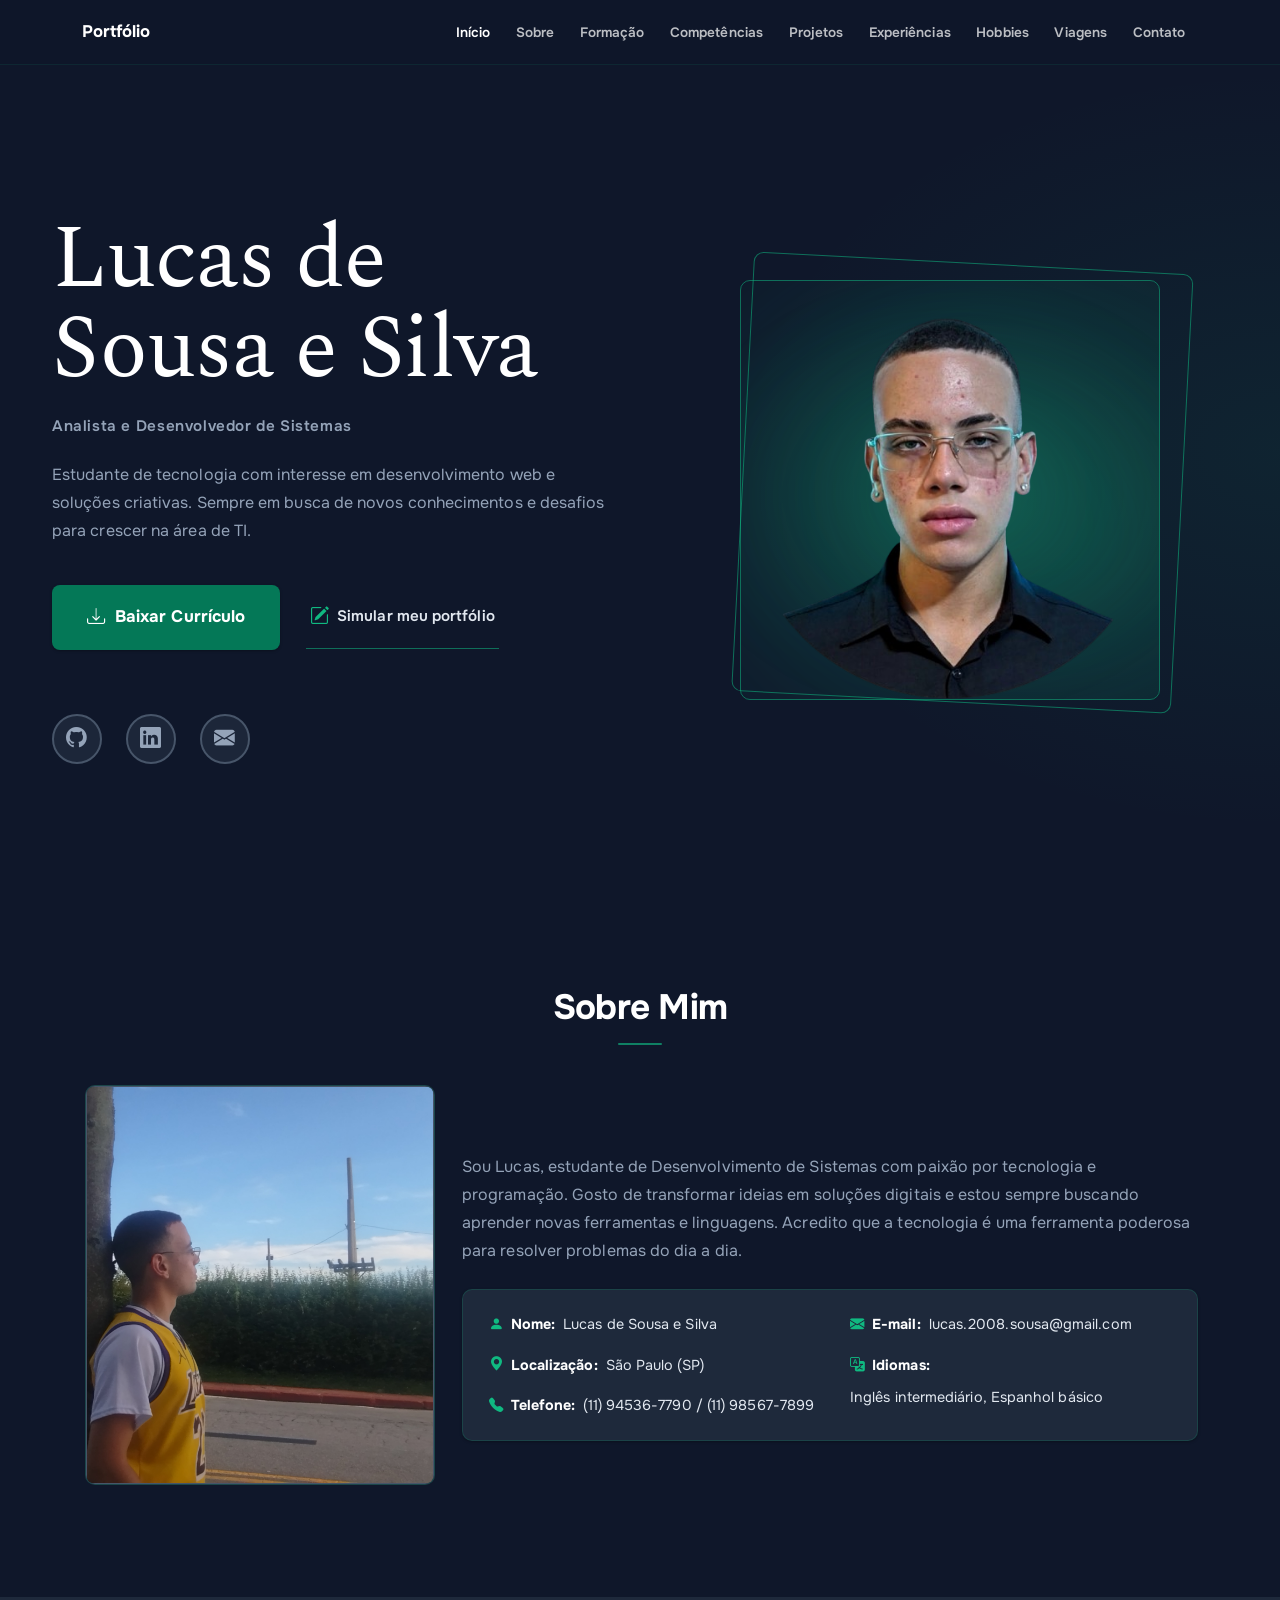
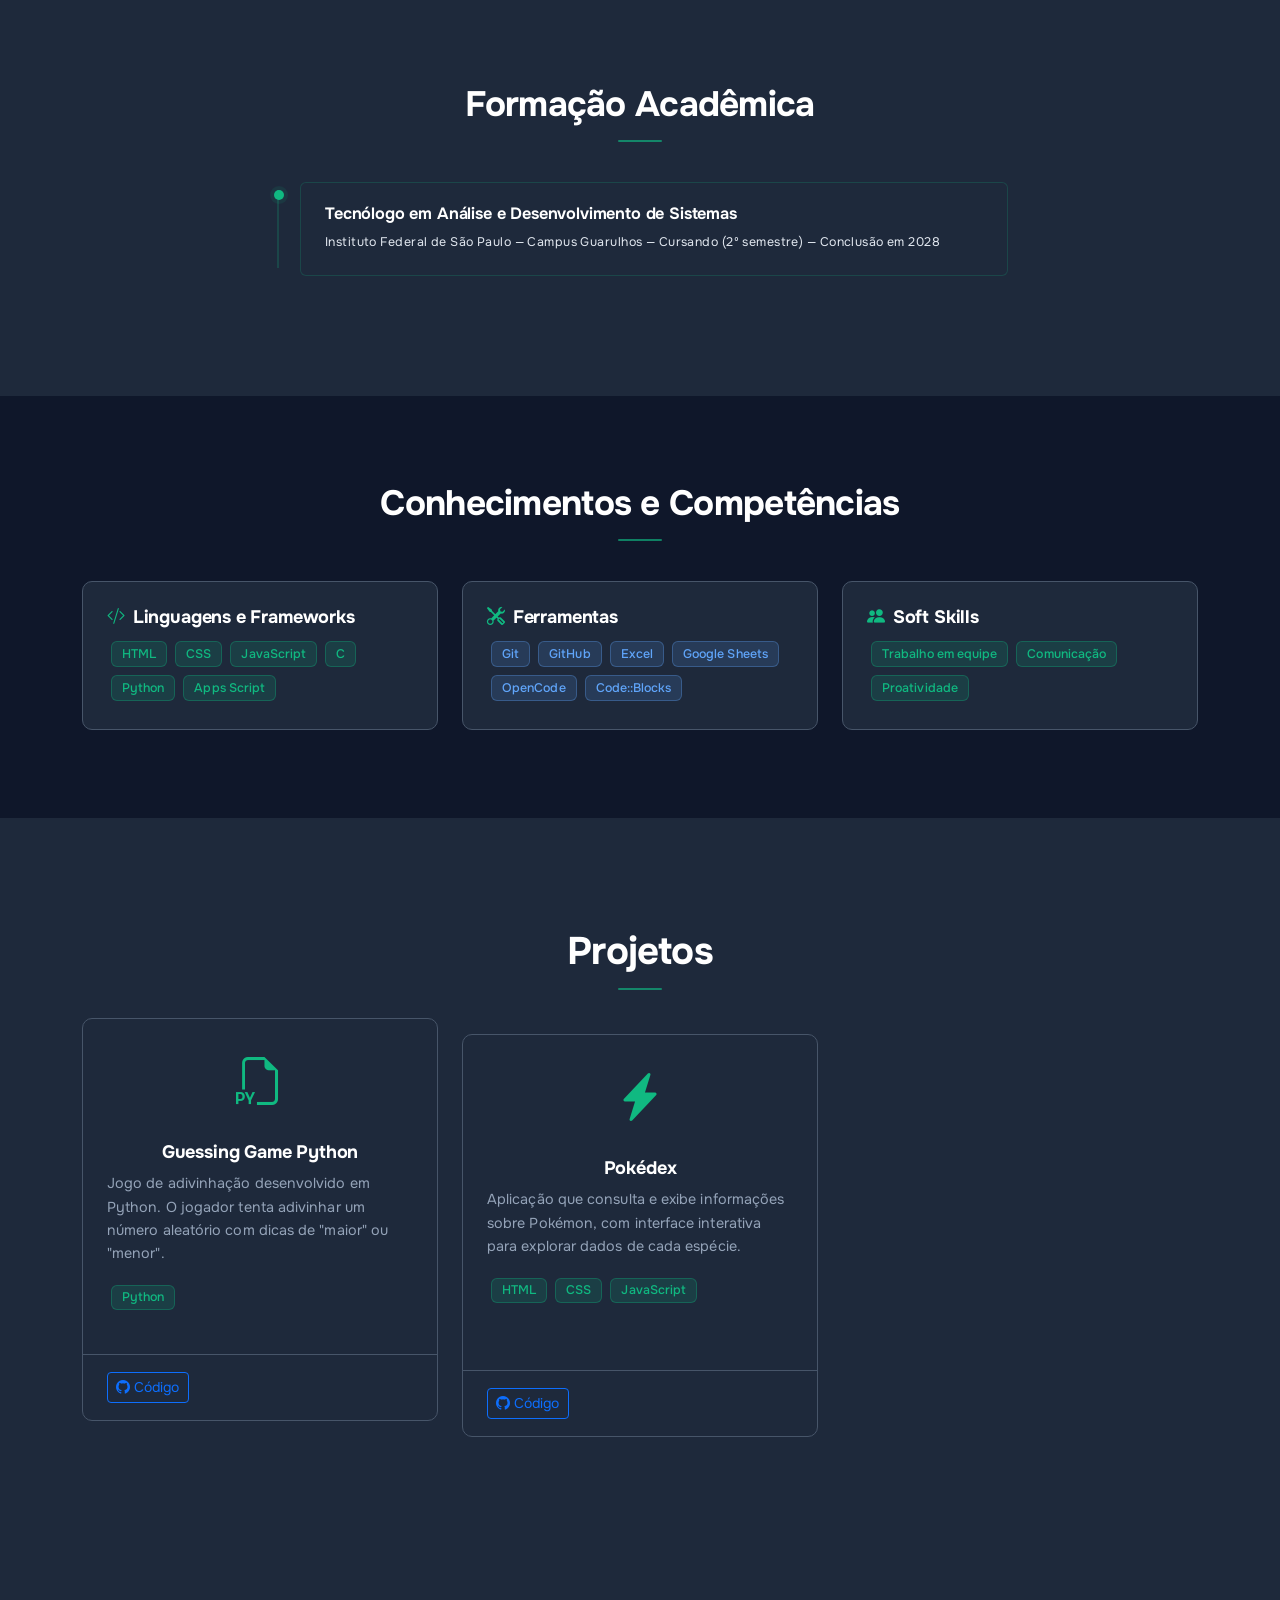
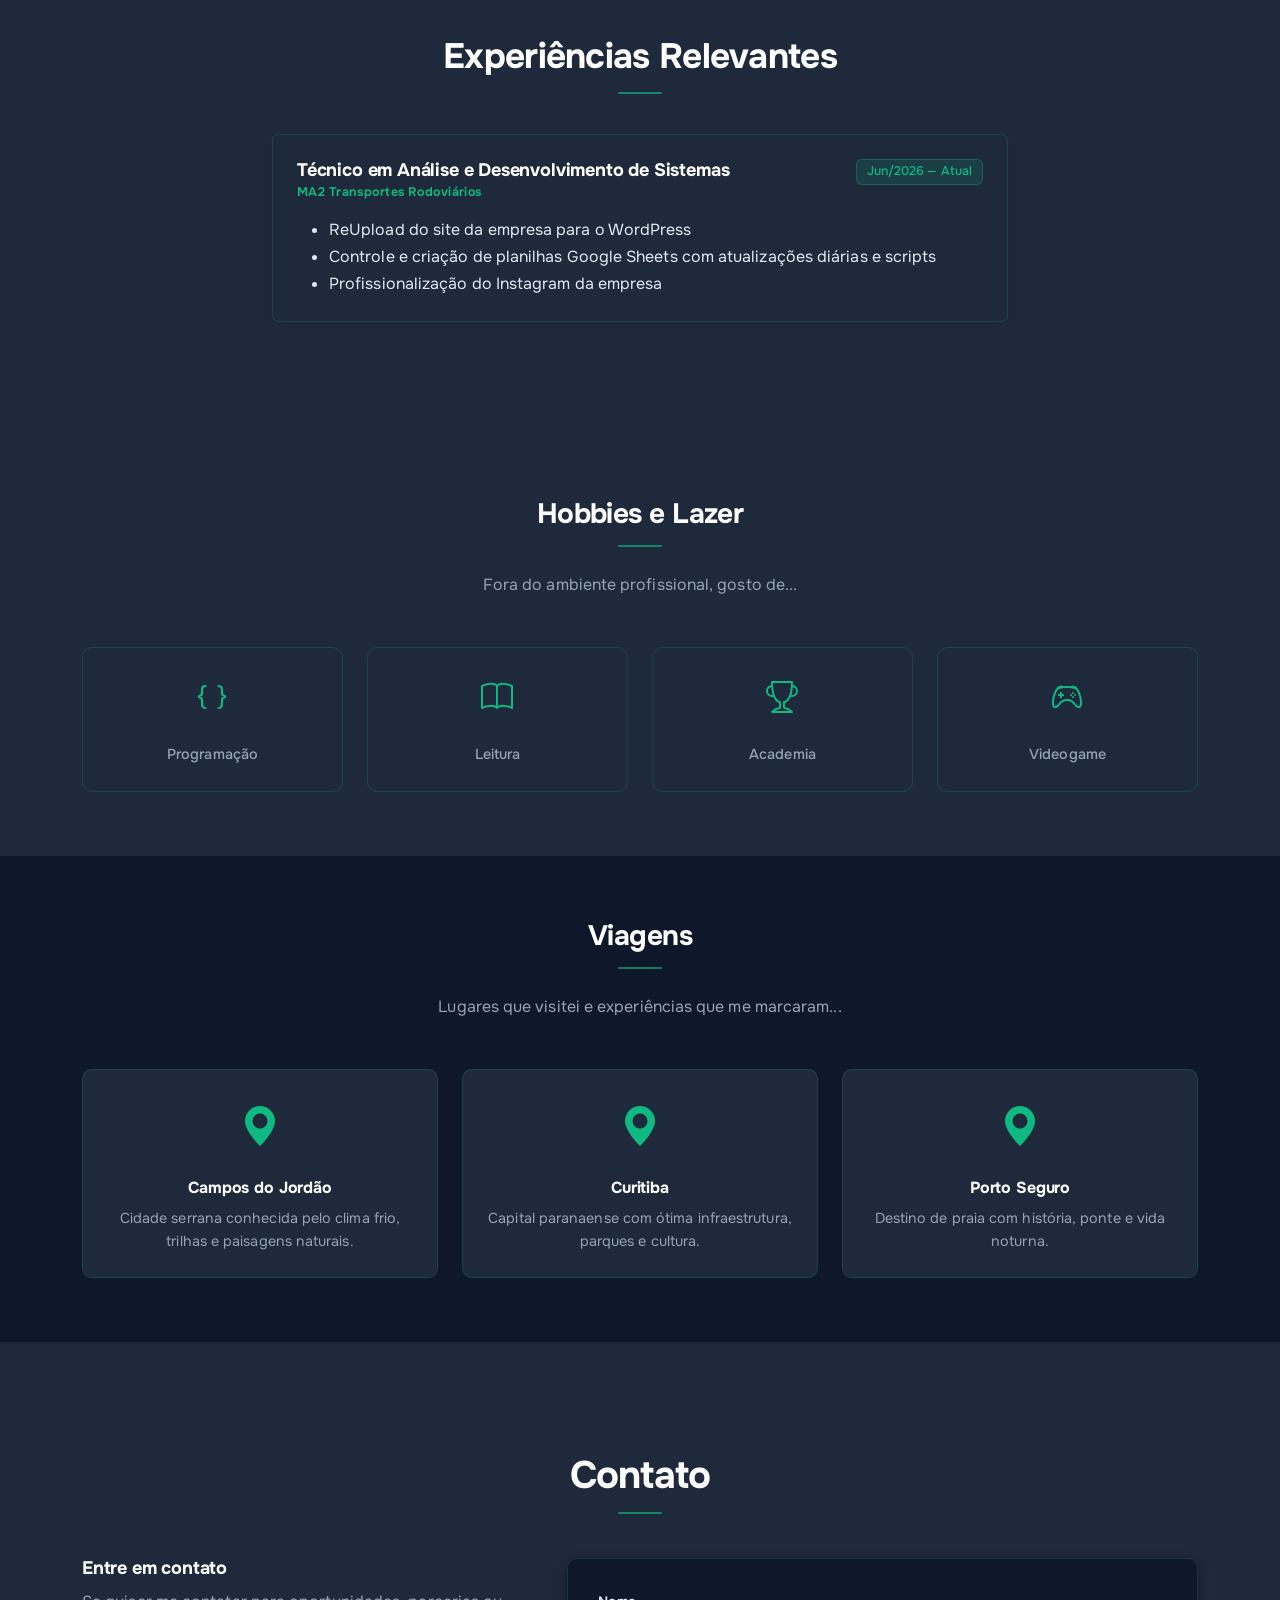
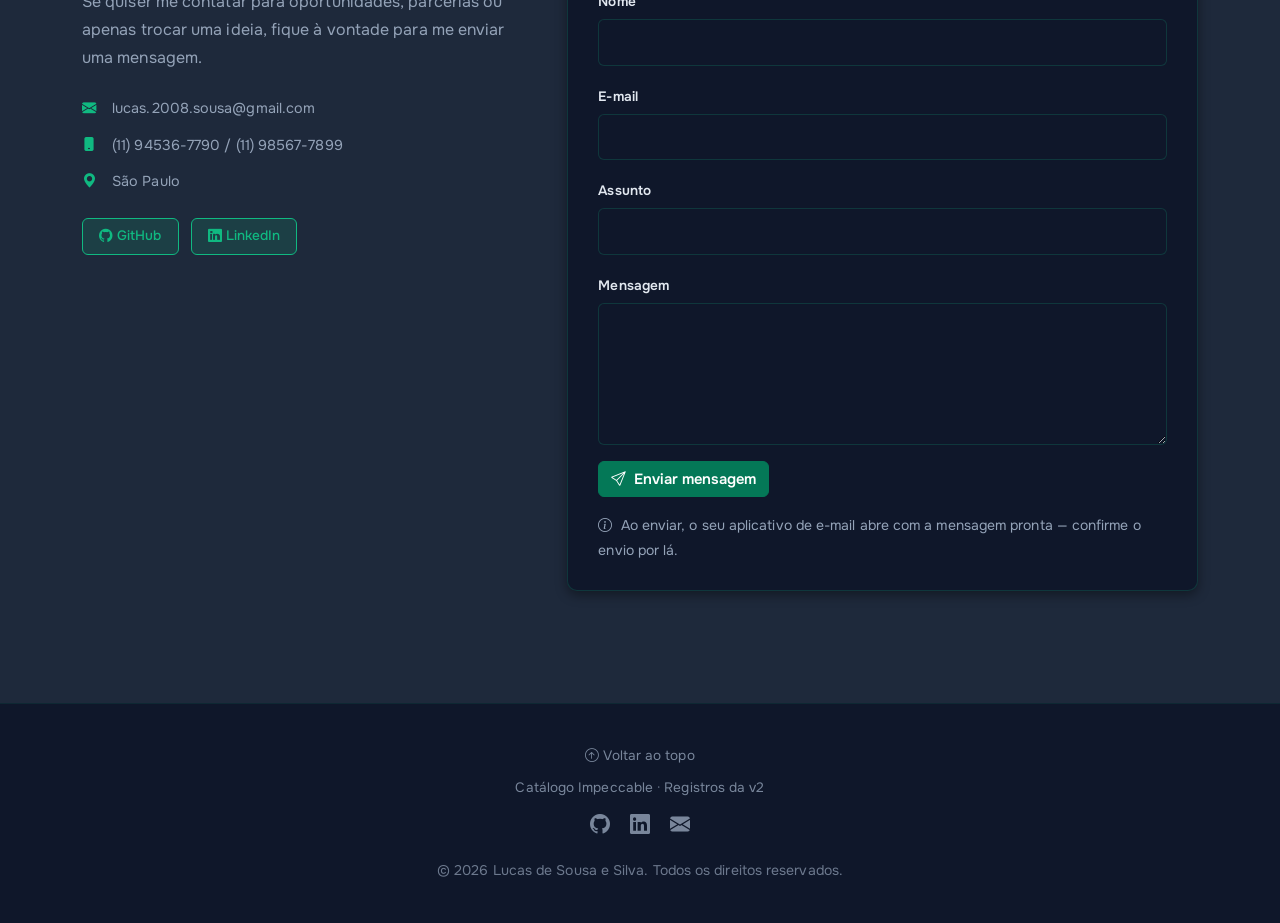
==== commit e0a89cd6: "Melhoria Visual com Impeccable" ====
--- a/index.html
+++ b/index.html
@@ -3,10 +3,12 @@
 <head>
     <meta charset="UTF-8">
     <meta name="viewport" content="width=device-width, initial-scale=1.0">
+    <meta name="description" content="Portfólio pessoal de Lucas de Sousa e Silva — Analista e Desenvolvedor de Sistemas. Projetos, formação, experiências e contato.">
     <title>Portfólio Pessoal — Lucas de Sousa e Silva</title>
     <link rel="icon" href="data:image/svg+xml,<svg xmlns='http://www.w3.org/2000/svg' viewBox='0 0 100 100'><text y='.9em' font-size='90'>&#128187;</text></svg>">
     <link rel="preconnect" href="https://fonts.googleapis.com">
-    <link href="https://fonts.googleapis.com/css2?family=Inter:wght@400;500;600;700&display=swap" rel="stylesheet">
+    <link rel="preconnect" href="https://fonts.gstatic.com" crossorigin>
+    <link href="https://fonts.googleapis.com/css2?family=Onest:wght@400..900&family=Spectral:ital,wght@0,400;1,400&display=swap" rel="stylesheet">
     <link href="https://cdn.jsdelivr.net/npm/bootstrap@5.3.2/dist/css/bootstrap.min.css" rel="stylesheet">
     <link href="https://cdn.jsdelivr.net/npm/bootstrap-icons@1.11.1/font/bootstrap-icons.css" rel="stylesheet">
     <link rel="stylesheet" href="css/style.css">
@@ -15,9 +17,14 @@
 
     <a href="#main-content" class="skip-link">Pular para o conteúdo principal</a>
 
-    <a href="interatividade.html" class="btn-editar" id="btnEditar" title="Personalizar seu próprio portfólio">
-        <i class="bi bi-pencil-fill" aria-hidden="true"></i> Personalizar seu próprio portfólio
-    </a>
+    <div id="demoModeFlag" class="demo-mode-flag d-none" role="note">
+        <i class="bi bi-info-circle" aria-hidden="true"></i>
+        <div class="demo-mode-flag-text">
+            <strong>Modo demonstração</strong>
+            <span>Você está vendo a versão com os seus dados, salva só neste navegador. O portfólio do Lucas continua publicado para os demais visitantes.</span>
+        </div>
+        <button type="button" class="demo-mode-flag-action" id="demoModeRestore">Ver original</button>
+    </div>
 
     <nav class="navbar navbar-expand-lg fixed-top" id="navbar" aria-label="Menu de navegação principal">
         <div class="container">
@@ -62,7 +69,7 @@
                                 <i class="bi bi-download" aria-hidden="true"></i> Baixar Currículo
                             </a>
                             <a href="interatividade.html" class="btn-secondary-cta">
-                                <i class="bi bi-pencil-square" aria-hidden="true"></i> Preencher Portfólio
+                                <i class="bi bi-pencil-square" aria-hidden="true"></i> Simular meu portfólio
                             </a>
                         </div>
                         
@@ -98,7 +105,7 @@
                 <div class="row align-items-center">
                     <div class="col-lg-4 text-center mb-4">
                         <div class="img-placeholder img-sobre-placeholder mx-auto">
-                            <img src="assets/IMG_20251211_173609.jpg" alt="Foto pessoal de Lucas de Sousa e Silva" class="img-fluid rounded" id="sobreFoto" style="border: 1px solid var(--color-border);" onerror="this.parentElement.classList.add('no-image')">
+                            <img src="assets/IMG_20251211_173609.jpg" alt="Foto pessoal de Lucas de Sousa e Silva" class="img-fluid rounded" id="sobreFoto" loading="lazy" decoding="async" onerror="this.parentElement.classList.add('no-image')">
                             <span class="img-fallback">Sem imagem selecionada</span>
                         </div>
                     </div>
@@ -109,19 +116,21 @@
                             ferramentas e linguagens. Acredito que a tecnologia é uma ferramenta poderosa para
                             resolver problemas do dia a dia.
                         </p>
-                        <div class="row mt-4">
-                            <div class="col-sm-6">
-                                <ul class="list-unstyled" id="sobreDados1">
-                                    <li class="mb-2"><i class="bi bi-person-fill me-2 text-primary" aria-hidden="true"></i><strong>Nome:</strong> Lucas de Sousa e Silva</li>
-                                    <li class="mb-2"><i class="bi bi-geo-alt-fill me-2 text-primary" aria-hidden="true"></i><strong>Localização:</strong> São Paulo (SP)</li>
-                                    <li class="mb-2"><i class="bi bi-telephone-fill me-2 text-primary" aria-hidden="true"></i><strong>Telefone:</strong> (11) 94536-7790 / (11) 98567-7899</li>
-                                </ul>
-                            </div>
-                            <div class="col-sm-6">
-                                <ul class="list-unstyled" id="sobreDados2">
-                                    <li class="mb-2"><i class="bi bi-envelope-fill me-2 text-primary" aria-hidden="true"></i><strong>E-mail:</strong> lucas.2008.sousa@gmail.com</li>
-                                    <li class="mb-2"><i class="bi bi-translate me-2 text-primary" aria-hidden="true"></i><strong>Idiomas:</strong> Inglês intermediário, Espanhol básico</li>
-                                </ul>
+                        <div class="about-data-panel mt-4">
+                            <div class="row">
+                                <div class="col-sm-6">
+                                    <ul class="list-unstyled mb-0" id="sobreDados1">
+                                        <li class="mb-3"><i class="bi bi-person-fill text-primary" aria-hidden="true"></i><strong>Nome:</strong> Lucas de Sousa e Silva</li>
+                                        <li class="mb-3"><i class="bi bi-geo-alt-fill text-primary" aria-hidden="true"></i><strong>Localização:</strong> São Paulo (SP)</li>
+                                        <li class="mb-0"><i class="bi bi-telephone-fill text-primary" aria-hidden="true"></i><strong>Telefone:</strong> (11) 94536-7790 / (11) 98567-7899</li>
+                                    </ul>
+                                </div>
+                                <div class="col-sm-6">
+                                    <ul class="list-unstyled mb-0" id="sobreDados2">
+                                        <li class="mb-3"><i class="bi bi-envelope-fill text-primary" aria-hidden="true"></i><strong>E-mail:</strong> lucas.2008.sousa@gmail.com</li>
+                                        <li class="mb-0"><i class="bi bi-translate text-primary" aria-hidden="true"></i><strong>Idiomas:</strong> Inglês intermediário, Espanhol básico</li>
+                                    </ul>
+                                </div>
                             </div>
                         </div>
                     </div>
@@ -209,7 +218,7 @@
                         <div class="card h-100 project-card">
                             <div class="card-body">
                                 <div class="text-center mb-3">
-                                    <i class="bi bi-filetype-py" style="font-size: 3rem; color: var(--color-primary);" aria-hidden="true"></i>
+                                    <i class="bi bi-filetype-py project-icon" aria-hidden="true"></i>
                                 </div>
                                 <h3 class="card-title text-center">Guessing Game Python</h3>
                                 <p class="card-text">Jogo de adivinhação desenvolvido em Python. O jogador tenta adivinhar um número aleatório com dicas de "maior" ou "menor".</p>
@@ -217,7 +226,7 @@
                                     <span class="badge bg-primary bg-opacity-10 text-primary m-1">Python</span>
                                 </div>
                             </div>
-                            <div class="card-footer" style="background:transparent; border-top:1px solid var(--color-border);">
+                            <div class="card-footer">
                                 <a href="https://github.com/sousa2008/guessing-game-python" class="btn btn-sm btn-outline-primary" target="_blank" rel="noopener noreferrer"><i class="bi bi-github me-1" aria-hidden="true"></i>Código</a>
                             </div>
                         </div>
@@ -226,7 +235,7 @@
                         <div class="card h-100 project-card">
                             <div class="card-body">
                                 <div class="text-center mb-3">
-                                    <i class="bi bi-lightning-charge-fill" style="font-size: 3rem; color: #eab308;" aria-hidden="true"></i>
+                                    <i class="bi bi-lightning-charge-fill project-icon" aria-hidden="true"></i>
                                 </div>
                                 <h3 class="card-title text-center">Pokédex</h3>
                                 <p class="card-text">Aplicação que consulta e exibe informações sobre Pokémon, com interface interativa para explorar dados de cada espécie.</p>
@@ -236,7 +245,7 @@
                                     <span class="badge bg-primary bg-opacity-10 text-primary m-1">JavaScript</span>
                                 </div>
                             </div>
-                            <div class="card-footer" style="background:transparent; border-top:1px solid var(--color-border);">
+                            <div class="card-footer">
                                 <a href="https://github.com/sousa2008/Pok-dex" class="btn btn-sm btn-outline-primary" target="_blank" rel="noopener noreferrer"><i class="bi bi-github me-1" aria-hidden="true"></i>Código</a>
                             </div>
                         </div>
@@ -251,21 +260,19 @@
                 <h2 id="experiencias-title" class="section-title text-center mx-auto d-block">Experiências Relevantes</h2>
                 <div class="row justify-content-center">
                     <div class="col-lg-8" id="experienciasLista">
-                        <div class="card mb-4">
-                            <div class="card-body">
-                                <div class="d-flex justify-content-between align-items-start mb-2">
-                                    <div>
-                                        <h3 class="card-title mb-1">Técnico em Análise e Desenvolvimento de Sistemas</h3>
-                                        <p class="text-primary mb-0">MA2 Transportes Rodoviários</p>
-                                    </div>
-                                    <span class="badge bg-primary">Jun/2026 — Atual</span>
-                                </div>
-                                <ul class="mt-3 mb-0">
-                                    <li>ReUpload do site da empresa para o WordPress</li>
-                                    <li>Controle e criação de planilhas Google Sheets com atualizações diárias e scripts</li>
-                                    <li>Profissionalização do Instagram da empresa</li>
-                                </ul>
-                            </div>
+                        <div class="experience-item mb-4 p-4 rounded shadow-sm">
+                            <div class="d-flex justify-content-between align-items-start flex-wrap">
+                                <div>
+                                    <h3>Técnico em Análise e Desenvolvimento de Sistemas</h3>
+                                    <h4 class="text-primary">MA2 Transportes Rodoviários</h4>
+                                </div>
+                                <span class="badge bg-primary bg-opacity-10 text-primary">Jun/2026 — Atual</span>
+                            </div>
+                            <ul class="mt-3 mb-0">
+                                <li>ReUpload do site da empresa para o WordPress</li>
+                                <li>Controle e criação de planilhas Google Sheets com atualizações diárias e scripts</li>
+                                <li>Profissionalização do Instagram da empresa</li>
+                            </ul>
                         </div>
                     </div>
                 </div>
@@ -276,28 +283,28 @@
         <section id="hobbies" class="section-padding section-light" aria-labelledby="hobbies-title">
             <div class="container">
                 <h2 id="hobbies-title" class="section-title text-center mx-auto d-block">Hobbies e Lazer</h2>
-                <p class="text-center mb-5" id="hobbiesIntro" style="color: var(--color-text-muted);">Fora do ambiente profissional, gosto de...</p>
+                <p class="text-center mb-5 section-intro" id="hobbiesIntro">Fora do ambiente profissional, gosto de...</p>
                 <div class="row g-4 justify-content-center" id="hobbiesGrid">
                     <div class="col-6 col-md-3 text-center">
-                        <div class="hobby-item p-4 h-100">
+                        <div class="hobby-item h-100">
                             <i class="bi bi-braces hobby-icon" aria-hidden="true"></i>
                             <p class="mt-3">Programação</p>
                         </div>
                     </div>
                     <div class="col-6 col-md-3 text-center">
-                        <div class="hobby-item p-4 h-100">
+                        <div class="hobby-item h-100">
                             <i class="bi bi-book hobby-icon" aria-hidden="true"></i>
                             <p class="mt-3">Leitura</p>
                         </div>
                     </div>
                     <div class="col-6 col-md-3 text-center">
-                        <div class="hobby-item p-4 h-100">
+                        <div class="hobby-item h-100">
                             <i class="bi bi-trophy hobby-icon" aria-hidden="true"></i>
                             <p class="mt-3">Academia</p>
                         </div>
                     </div>
                     <div class="col-6 col-md-3 text-center">
-                        <div class="hobby-item p-4 h-100">
+                        <div class="hobby-item h-100">
                             <i class="bi bi-controller hobby-icon" aria-hidden="true"></i>
                             <p class="mt-3">Videogame</p>
                         </div>
@@ -310,12 +317,12 @@
         <section id="viagens" class="section-padding section-dark" aria-labelledby="viagens-title">
             <div class="container">
                 <h2 id="viagens-title" class="section-title text-center mx-auto d-block">Viagens</h2>
-                <p class="text-center mb-5" id="viagensIntro" style="color: var(--color-text-muted);">Lugares que visitei e experiências que me marcaram...</p>
+                <p class="text-center mb-5 section-intro" id="viagensIntro">Lugares que visitei e experiências que me marcaram...</p>
                 <div class="row g-4" id="viagensGrid">
                     <div class="col-md-4">
                         <div class="card h-100">
                             <div class="card-body text-center">
-                                <i class="bi bi-geo-alt-fill" style="font-size: 2.5rem; color: var(--color-primary);" aria-hidden="true"></i>
+                                <i class="bi bi-geo-alt-fill place-icon" aria-hidden="true"></i>
                                 <h3 class="card-title mt-3">Campos do Jordão</h3>
                                 <p class="card-text">Cidade serrana conhecida pelo clima frio, trilhas e paisagens naturais.</p>
                             </div>
@@ -324,7 +331,7 @@
                     <div class="col-md-4">
                         <div class="card h-100">
                             <div class="card-body text-center">
-                                <i class="bi bi-geo-alt-fill" style="font-size: 2.5rem; color: var(--color-primary);" aria-hidden="true"></i>
+                                <i class="bi bi-geo-alt-fill place-icon" aria-hidden="true"></i>
                                 <h3 class="card-title mt-3">Curitiba</h3>
                                 <p class="card-text">Capital paranaense com ótima infraestrutura, parques e cultura.</p>
                             </div>
@@ -333,9 +340,9 @@
                     <div class="col-md-4">
                         <div class="card h-100">
                             <div class="card-body text-center">
-                                <i class="bi bi-geo-alt-fill" style="font-size: 2.5rem; color: var(--color-primary);" aria-hidden="true"></i>
+                                <i class="bi bi-geo-alt-fill place-icon" aria-hidden="true"></i>
                                 <h3 class="card-title mt-3">Porto Seguro</h3>
-                                <p class="card-text">Destino de praia com historia, ponte e vida noturna.</p>
+                                <p class="card-text">Destino de praia com história, ponte e vida noturna.</p>
                             </div>
                         </div>
                     </div>
@@ -349,7 +356,7 @@
                 <h2 id="contato-title" class="section-title text-center mx-auto d-block">Contato</h2>
                 <div class="row g-5">
                     <div class="col-lg-5">
-                        <h3 style="font-size:1.1rem;">Entre em contato</h3>
+                        <h3 class="contact-heading">Entre em contato</h3>
                         <p>
                             Se quiser me contatar para oportunidades, parcerias ou apenas trocar uma ideia,
                             fique à vontade para me enviar uma mensagem.
@@ -365,26 +372,30 @@
                         </div>
                     </div>
                     <div class="col-lg-7">
-                        <form id="formContato" class="needs-validation" novalidate aria-label="Formulário de contato">
+                        <form id="formContato" class="contato-form-card needs-validation" novalidate aria-label="Formulário de contato">
                             <div class="mb-3">
                                 <label for="nomeContato" class="form-label">Nome</label>
-                                <input type="text" class="form-control" id="nomeContato" required autocomplete="name">
+                                <input type="text" class="form-control" id="nomeContato" required autocomplete="name" maxlength="200">
                             </div>
                             <div class="mb-3">
                                 <label for="emailContato" class="form-label">E-mail</label>
-                                <input type="email" class="form-control" id="emailContato" required autocomplete="email">
+                                <input type="email" class="form-control" id="emailContato" required autocomplete="email" inputmode="email" maxlength="254">
                             </div>
                             <div class="mb-3">
                                 <label for="assuntoContato" class="form-label">Assunto</label>
-                                <input type="text" class="form-control" id="assuntoContato" required>
+                                <input type="text" class="form-control" id="assuntoContato" required maxlength="200">
                             </div>
                             <div class="mb-3">
                                 <label for="mensagemContato" class="form-label">Mensagem</label>
-                                <textarea class="form-control" id="mensagemContato" rows="5" required></textarea>
+                                <textarea class="form-control" id="mensagemContato" rows="5" required maxlength="2000"></textarea>
                             </div>
                             <button type="submit" class="btn btn-primary">
                                 <i class="bi bi-send me-2" aria-hidden="true"></i>Enviar mensagem
                             </button>
+                            <p class="small mt-3 mb-0">
+                                <i class="bi bi-info-circle me-1" aria-hidden="true"></i>
+                                Ao enviar, o seu aplicativo de e-mail abre com a mensagem pronta — confirme o envio por lá.
+                            </p>
                         </form>
                     </div>
                 </div>
@@ -400,6 +411,11 @@
                     <i class="bi bi-arrow-up-circle me-1" aria-hidden="true"></i>Voltar ao topo
                 </a>
             </p>
+            <p class="mb-2">
+                <a href="catalogo.html" class="text-decoration-none">Catálogo Impeccable</a>
+                <span aria-hidden="true">·</span>
+                <a href="aplicacoes.html" class="text-decoration-none">Registros da v2</a>
+            </p>
             <div class="mb-3" id="footerSocial">
                 <a href="https://github.com/sousa2008" class="me-3" target="_blank" rel="noopener noreferrer" aria-label="GitHub"><i class="bi bi-github fs-5" aria-hidden="true"></i></a>
                 <a href="https://www.linkedin.com/in/lucas-s-5baa96330/" class="me-3" target="_blank" rel="noopener noreferrer" aria-label="LinkedIn"><i class="bi bi-linkedin fs-5" aria-hidden="true"></i></a>
--- a/css/style.css
+++ b/css/style.css
@@ -13,13 +13,14 @@
     
     /* Cores de Destaque (10%) */
     --color-accent-primary: #10b981;
-    --color-accent-primary-dark: #059669;
+    --color-accent-primary-dark: #065f46;
+    --color-accent-hover: #047857;
+    --color-accent-deep: #065f46;
     --color-accent-secondary: #3b82f6;
-    --color-accent-secondary-dark: #2563eb;
     
     /* Legacy - para compatibilidade */
     --color-primary: #10b981;
-    --color-primary-dark: #059669;
+    --color-primary-dark: #065f46;
     --color-primary-light: #ecfdf5;
     --color-navy: #0f172a;
     --color-navy-light: #1e293b;
@@ -36,7 +37,14 @@
     --color-info-light: #eff6ff;
     
     /* Tipografia e Espacamento */
-    --font-family: 'Inter', 'Segoe UI', system-ui, -apple-system, sans-serif;
+    --font-family: 'Onest', system-ui, -apple-system, 'Segoe UI', sans-serif;
+    --font-display: 'Spectral', Georgia, 'Times New Roman', serif;
+    --font-size-display: clamp(3rem, 7.5vw, 5.5rem);
+    --font-size-section: clamp(1.7rem, 3vw, 2.2rem);
+    --font-size-card: 1.13rem;
+    --font-size-meta: 0.78rem;
+    --font-size-icon-project: 3rem;
+    --font-size-icon-place: 2.5rem;
     --shadow-sm: 0 1px 3px rgba(0, 0, 0, 0.3);
     --shadow-md: 0 4px 12px rgba(0, 0, 0, 0.4);
     --shadow-lg: 0 8px 24px rgba(0, 0, 0, 0.5);
@@ -54,14 +62,50 @@
 
 html {
     scroll-behavior: smooth;
+    caret-color: var(--color-accent-primary);
+}
+
+::selection {
+    background: rgba(16, 185, 129, 0.3);
+    color: #ffffff;
+}
+
+::-webkit-scrollbar {
+    width: 12px;
+}
+
+::-webkit-scrollbar-track {
+    background: var(--color-bg-dark);
+}
+
+::-webkit-scrollbar-thumb {
+    background: var(--color-border);
+    border-radius: var(--radius-sm);
+    border: 3px solid var(--color-bg-dark);
+}
+
+::-webkit-scrollbar-thumb:hover {
+    background: var(--color-accent-primary);
 }
 
 body {
     font-family: var(--font-family);
     color: var(--color-text-muted);
+    color-scheme: dark;
     line-height: 1.7;
+    letter-spacing: 0.005em;
     background: var(--color-bg-dark);
     -webkit-font-smoothing: antialiased;
+    overflow-wrap: break-word;
+}
+
+:where(input, textarea, select) {
+    max-width: 100%;
+}
+
+:where(a, button, input, textarea, select):focus-visible {
+    outline: 3px solid var(--color-warning);
+    outline-offset: 3px;
 }
 
 img {
@@ -111,28 +155,36 @@
 .img-placeholder .img-fallback {
     position: absolute;
     inset: 0;
-    display: flex;
+    display: none;
     align-items: center;
     justify-content: center;
     color: var(--color-text-muted);
     font-size: 0.85rem;
     text-align: center;
     padding: 1rem;
+    pointer-events: none;
 }
 
 .img-placeholder.no-image img {
     display: none;
 }
 
+.img-placeholder.no-image .img-fallback {
+    display: flex;
+}
+
 .foto-perfil-placeholder {
-    width: min(100%, 480px);
-    height: 500px;
-    border: 0;
+    width: min(100%, 420px);
+    height: auto;
+    aspect-ratio: 1;
+    border: 1px solid rgba(16, 185, 129, 0.55);
+    border-radius: var(--radius);
     background: transparent;
     box-shadow: none;
     transition: transform 0.3s ease, box-shadow 0.3s ease;
-    overflow: visible;
+    overflow: hidden;
     isolation: isolate;
+    z-index: 1;
 }
 
 .foto-perfil-placeholder::before {
@@ -141,12 +193,12 @@
     z-index: -1;
     inset: -18% -28% -18% -28%;
     background:
-        radial-gradient(ellipse at 52% 48%, rgba(52, 211, 153, 0.58) 0%, rgba(16, 185, 129, 0.3) 24%, rgba(16, 185, 129, 0.1) 52%, transparent 78%),
-        radial-gradient(ellipse at 70% 62%, rgba(16, 185, 129, 0.34) 0%, rgba(16, 185, 129, 0.12) 38%, transparent 76%);
+        radial-gradient(ellipse at 52% 48%, rgba(52, 211, 153, 0.4) 0%, rgba(16, 185, 129, 0.22) 24%, rgba(16, 185, 129, 0.08) 52%, transparent 78%),
+        radial-gradient(ellipse at 70% 62%, rgba(16, 185, 129, 0.26) 0%, rgba(16, 185, 129, 0.1) 38%, transparent 76%);
     filter: blur(32px);
-    opacity: 0.88;
+    opacity: 0.6;
     transform: translate3d(0, 0, 0) scale(1);
-    animation: hero-neon-drift 9s ease-in-out infinite;
+    animation: hero-neon-drift 12s ease-in-out infinite;
 }
 
 .foto-perfil-placeholder::after {
@@ -177,23 +229,34 @@
 @keyframes hero-neon-drift {
     0%,
     100% {
-        opacity: 0.75;
-        transform: translate3d(-3%, 1%, 0) scale(0.96);
+        opacity: 0.5;
+        transform: translate3d(-1.5%, 0.5%, 0) scale(0.985);
     }
     50% {
+        opacity: 0.72;
+        transform: translate3d(1.5%, -1%, 0) scale(1.015);
+    }
+}
+
+@media (prefers-reduced-motion: reduce) {
+    .foto-perfil-placeholder::before,
+    .foto-perfil-placeholder::after {
+        animation: none;
+    }
+
+    html {
+        scroll-behavior: auto;
+    }
+
+    .fade-in {
         opacity: 1;
-        transform: translate3d(4%, -3%, 0) scale(1.08);
-    }
-}
-
-@media (prefers-reduced-motion: reduce) {
-    .foto-perfil-placeholder::before {
-        animation: none;
+        transform: none;
+        transition: none;
     }
 }
 
 .foto-perfil-placeholder .img-fallback {
-    color: rgba(148, 163, 184, 0.5);
+    color: var(--color-text-muted);
     font-size: 0.8rem;
 }
 
@@ -204,16 +267,70 @@
     border-radius: var(--radius);
 }
 
+#sobreFoto {
+    border: 1px solid var(--color-border);
+}
+
+.about-data-panel {
+    background: var(--color-bg-light);
+    border: 1px solid rgba(16, 185, 129, 0.18);
+    border-radius: var(--radius);
+    padding: 1.4rem 1.6rem;
+    box-shadow: var(--shadow-sm);
+}
+
+.about-data-panel .row {
+    --bs-gutter-x: 1.25rem;
+    margin: 0;
+}
+
+.about-data-panel .col-sm-6 {
+    padding: 0;
+}
+
+.about-data-panel .col-sm-6 + .col-sm-6 {
+    padding-left: 1.25rem;
+}
+
+@media (max-width: 575.98px) {
+    .about-data-panel .col-sm-6 + .col-sm-6 {
+        padding-left: 0;
+        margin-top: 1.25rem;
+    }
+}
+
+.about-data-panel li {
+    display: flex;
+    align-items: baseline;
+    flex-wrap: wrap;
+    gap: 0.5rem;
+    font-size: 0.9rem;
+    color: var(--color-text-secondary);
+    overflow-wrap: anywhere;
+}
+
+.about-data-panel li i {
+    flex: 0 0 auto;
+    line-height: 1.45;
+}
+
+.about-data-panel li strong {
+    flex: 0 0 auto;
+    color: var(--color-text-primary);
+}
+
 /* ===== TYPOGRAPHY ===== */
 h1, h2, h3, h4, h5, h6 {
-    font-weight: 700;
-    line-height: 1.3;
+    font-family: var(--font-family);
+    font-weight: 650;
+    line-height: 1.2;
+    letter-spacing: -0.01em;
     color: var(--color-text-primary);
 }
 
 p {
     color: var(--color-text-muted);
-    line-height: 1.8;
+    line-height: 1.75;
 }
 
 /* ===== SEÇÕES ALTERNADAS ===== */
@@ -223,8 +340,6 @@
 
 .section-light {
     background: var(--color-bg-light);
-    border-top: 1px solid rgba(16, 185, 129, 0.1);
-    border-bottom: 1px solid rgba(16, 185, 129, 0.1);
 }
 
 .section-dark h2,
@@ -242,23 +357,37 @@
     padding: 5.5rem 0;
 }
 
+#projetos.section-padding,
+#contato.section-padding {
+    padding-top: 7rem;
+    padding-bottom: 7rem;
+}
+
+#hobbies.section-padding,
+#viagens.section-padding {
+    padding-top: 4rem;
+    padding-bottom: 4rem;
+}
+
 .section-title {
-    font-size: 1.6rem;
+    font-size: var(--font-size-section);
     font-weight: 700;
+    letter-spacing: -0.02em;
+    line-height: 1.15;
     color: var(--color-text-primary);
     position: relative;
     display: inline-block;
-    margin-bottom: 2rem;
+    margin-bottom: 2.5rem;
 }
 
 .section-title::after {
     content: '';
     display: block;
-    width: 40px;
-    height: 3px;
-    background: var(--color-accent-primary);
-    margin: 0.6rem auto 0;
-    border-radius: 2px;
+    width: 2.75rem;
+    height: 2px;
+    margin: 0.9rem auto 0;
+    background: rgba(16, 185, 129, 0.65);
+    border-radius: var(--radius-sm);
 }
 
 /* ===== NAVBAR ===== */
@@ -272,21 +401,21 @@
 
 .navbar.scrolled {
     background: rgba(15, 23, 42, 0.99);
-    box-shadow: 0 2px 20px rgba(16, 185, 129, 0.1);
+    box-shadow: var(--shadow-sm);
     padding: 0.6rem 0;
 }
 
 .navbar-brand {
-    font-size: 1.1rem;
+    font-size: 1.05rem;
     font-weight: 700;
-    letter-spacing: 0.3px;
+    letter-spacing: -0.01em;
     color: var(--color-white) !important;
 }
 
 .nav-link {
     font-size: 0.85rem;
-    font-weight: 500;
-    color: rgba(255, 255, 255, 0.7) !important;
+    font-weight: 600;
+    color: rgba(255, 255, 255, 0.72) !important;
     padding: 0.4rem 0.8rem !important;
     transition: color 0.2s ease;
 }
@@ -329,7 +458,7 @@
 .hero-container {
     display: grid;
     grid-template-columns: 1fr 1fr;
-    gap: 3rem;
+    gap: 4rem;
     align-items: center;
     padding: 2rem 0;
 }
@@ -338,36 +467,57 @@
     display: flex;
     flex-direction: column;
     justify-content: center;
+    max-width: 560px;
 }
 
 .hero-image {
+    position: relative;
     display: flex;
     justify-content: center;
     align-items: center;
 }
 
+.hero-image::before {
+    content: '';
+    position: absolute;
+    z-index: 0;
+    width: min(88%, 440px);
+    aspect-ratio: 1;
+    border: 1px solid rgba(16, 185, 129, 0.55);
+    border-radius: var(--radius);
+    transform: rotate(3deg) translate(0.75rem, -0.5rem);
+    pointer-events: none;
+}
+
 .hero-title {
     color: #ffffff;
-    font-size: 3.2rem;
-    font-weight: 700;
-    line-height: 1.2;
-    margin-bottom: 0.8rem;
-    letter-spacing: -0.02em;
+    font-family: var(--font-display);
+    font-weight: 400;
+    font-size: var(--font-size-display);
+    line-height: 1.02;
+    margin-bottom: 1.1rem;
+    letter-spacing: -0.012em;
+    max-width: 12ch;
+    overflow-wrap: break-word;
+    text-wrap: balance;
 }
 
 .hero-subtitle {
     color: #e2e8f0;
-    font-size: 1.3rem;
-    font-weight: 500;
-    margin-bottom: 1.5rem;
+    font-size: 0.95rem;
+    font-weight: 600;
+    letter-spacing: 0.04em;
+    margin-bottom: 1.35rem;
+    overflow-wrap: anywhere;
 }
 
 .hero-description {
     color: #94a3b8;
-    font-size: 1.05rem;
-    line-height: 1.8;
+    font-size: 1rem;
+    line-height: 1.75;
     margin-bottom: 2.5rem;
-    max-width: 500px;
+    max-width: 56ch;
+    overflow-wrap: anywhere;
 }
 
 .hero-section p {
@@ -392,7 +542,7 @@
     font-size: 1rem;
     font-weight: 600;
     color: var(--color-white);
-    background: var(--color-primary);
+    background: var(--color-accent-hover);
     border: none;
     border-radius: 8px;
     text-decoration: none;
@@ -400,7 +550,7 @@
 }
 
 .btn-preencher:hover {
-    background: var(--color-primary-dark);
+    background: var(--color-accent-deep);
     color: var(--color-white);
     transform: translateY(-1px);
 }
@@ -408,50 +558,65 @@
 /* ===== BOTÕES HERO SECTION ===== */
 .hero-buttons {
     display: flex;
-    gap: 1.2rem;
+    align-items: center;
+    gap: 1.6rem;
     margin-bottom: 2rem;
     flex-wrap: wrap;
 }
 
-.btn-primary-cta,
+.btn-primary-cta {
+    display: inline-flex;
+    align-items: center;
+    gap: 0.6rem;
+    padding: 1.05rem 2.2rem;
+    font-size: 1.05rem;
+    font-weight: 700;
+    color: var(--color-white);
+    background: var(--color-accent-hover);
+    border: none;
+    border-radius: 8px;
+    text-decoration: none;
+    box-shadow: var(--shadow-sm);
+    transition: background 0.2s ease, transform 0.15s ease, box-shadow 0.2s ease;
+}
+
+.btn-primary-cta:hover {
+    background: var(--color-accent-deep);
+    color: #ffffff;
+    transform: translateY(-2px);
+    box-shadow: var(--shadow-md);
+}
+
+.btn-primary-cta i {
+    font-size: 1.1em;
+}
+
 .btn-secondary-cta {
     display: inline-flex;
     align-items: center;
-    gap: 0.6rem;
-    padding: 1rem 2rem;
-    font-size: 1rem;
+    gap: 0.5rem;
+    padding: 0.9rem 0.25rem;
+    font-size: 0.95rem;
     font-weight: 600;
-    border: none;
-    border-radius: 8px;
+    color: var(--color-text-secondary);
     text-decoration: none;
-    transition: all 0.3s ease;
-    cursor: pointer;
-    box-shadow: 0 4px 15px rgba(16, 185, 129, 0.2);
-}
-
-.btn-primary-cta {
-    background: #10b981;
-    color: #ffffff;
-}
-
-.btn-primary-cta:hover {
-    background: #059669;
-    transform: translateY(-2px);
-    box-shadow: 0 8px 30px rgba(16, 185, 129, 0.3);
-    color: #ffffff;
-}
-
-.btn-secondary-cta {
-    background: transparent;
-    color: #e2e8f0;
-    border: 2px solid #10b981;
+    border-bottom: 1px solid rgba(16, 185, 129, 0.55);
+    transition: color 0.2s ease, border-color 0.2s ease;
 }
 
 .btn-secondary-cta:hover {
-    background: rgba(16, 185, 129, 0.1);
-    border-color: #10b981;
-    transform: translateY(-2px);
-    color: #ffffff;
+    color: var(--color-accent-primary);
+    border-color: var(--color-accent-primary);
+}
+
+.btn-secondary-cta i {
+    font-size: 1.2rem;
+    color: var(--color-accent-primary);
+    transition: transform 0.2s ease;
+}
+
+.btn-secondary-cta:hover i {
+    transform: translateY(-1px);
 }
 
 /* ===== REDES SOCIAIS HERO ===== */
@@ -481,34 +646,65 @@
     border-color: #10b981;
     color: #10b981;
     transform: translateY(-3px) scale(1.1);
-    box-shadow: 0 10px 25px rgba(16, 185, 129, 0.2);
-}
-
-/* ===== BOTÃO EDITAR (fixo) ===== */
-.btn-editar {
-    display: none;
+    box-shadow: var(--shadow-md);
+}
+
+/* ===== MODO DEMONSTRAÇÃO (fixo) ===== */
+.demo-mode-flag {
     position: fixed;
     bottom: 1.5rem;
-    right: 1.5rem;
+    left: 1.5rem;
     z-index: 999;
-    padding: 0.65rem 1.2rem;
-    font-size: 0.85rem;
+    display: flex;
+    align-items: center;
+    gap: 0.75rem;
+    max-width: 360px;
+    padding: 0.7rem 1rem;
+    background: var(--color-bg-light);
+    border: 1px solid rgba(16, 185, 129, 0.35);
+    border-radius: var(--radius);
+    box-shadow: var(--shadow-md);
+    font-size: 0.8rem;
+    line-height: 1.45;
+    color: var(--color-text-secondary);
+}
+
+.demo-mode-flag > .bi {
+    flex: 0 0 auto;
+    color: var(--color-accent-primary);
+    font-size: 1.15rem;
+}
+
+.demo-mode-flag-text {
+    display: flex;
+    flex-direction: column;
+    gap: 0.15rem;
+    overflow-wrap: anywhere;
+    min-width: 0;
+}
+
+.demo-mode-flag-text strong {
+    color: var(--color-text-primary);
+    font-size: 0.78rem;
+    font-weight: 650;
+    letter-spacing: 0.02em;
+}
+
+.demo-mode-flag-action {
+    flex: 0 0 auto;
+    padding: 0.35rem 0.8rem;
+    font-size: 0.78rem;
     font-weight: 600;
-    color: var(--color-navy);
-    background: var(--color-white);
-    border: 1px solid var(--color-border);
-    border-radius: 8px;
-    text-decoration: none;
-    box-shadow: var(--shadow-md);
-    transition: all 0.2s ease;
-}
-
-.btn-editar:hover {
-    background: var(--color-primary);
     color: var(--color-white);
-    border-color: var(--color-primary);
-    transform: translateY(-2px);
-    box-shadow: var(--shadow-lg);
+    background: var(--color-accent-hover);
+    border: none;
+    border-radius: var(--radius-sm);
+    cursor: pointer;
+    transition: background 0.2s ease;
+}
+
+.demo-mode-flag-action:hover {
+    background: var(--color-accent-deep);
 }
 
 /* ===== CARDS ===== */
@@ -519,13 +715,33 @@
     transition: transform 0.2s ease, box-shadow 0.2s ease, border-color 0.2s ease;
 }
 
+.card-body {
+    padding: 1.5rem;
+}
+
+#projetos .section-title,
+#contato .section-title {
+    font-size: clamp(1.9rem, 3.4vw, 2.4rem);
+    margin-bottom: 2.75rem;
+}
+
+#hobbies .section-title,
+#viagens .section-title {
+    font-size: clamp(1.45rem, 2.6vw, 1.75rem);
+    margin-bottom: 1.5rem;
+}
+
+#projetosGrid > .col-md-6:first-child {
+    transform: translateY(-1rem);
+}
+
 .card:hover {
     border-color: var(--color-accent-primary);
 }
 
 .project-card:hover {
     transform: translateY(-4px);
-    box-shadow: 0 10px 30px rgba(16, 185, 129, 0.15);
+    box-shadow: var(--shadow-md);
 }
 
 .project-img-placeholder {
@@ -535,28 +751,61 @@
     background: rgba(16, 185, 129, 0.1);
 }
 
+.project-icon {
+    font-size: var(--font-size-icon-project);
+    color: var(--color-accent-primary);
+}
+
+.place-icon {
+    font-size: var(--font-size-icon-place);
+    color: var(--color-accent-primary);
+}
+
+.project-card .card-footer {
+    border-top: 1px solid var(--color-border) !important;
+    padding: 1.05rem 1.5rem;
+}
+
 .card-title {
-    font-size: 1rem;
-    font-weight: 600;
+    font-size: var(--font-size-card);
+    font-weight: 700;
+    line-height: 1.3;
+    letter-spacing: -0.01em;
     color: var(--color-text-primary);
     margin-bottom: 0.5rem;
+    overflow-wrap: anywhere;
 }
 
 .card-text {
     font-size: 0.9rem;
     color: var(--color-text-muted);
     line-height: 1.6;
+    overflow-wrap: anywhere;
+}
+
+.section-intro {
+    color: var(--color-text-muted);
+    max-width: 60ch;
+    margin-inline: auto;
+    overflow-wrap: anywhere;
 }
 
 /* ===== SKILL TAGS ===== */
+.skill-tags {
+    display: flex;
+    flex-wrap: wrap;
+    min-width: 0;
+}
+
 .skill-tags .badge {
     font-weight: 500;
     font-size: 0.78rem;
     padding: 0.35em 0.75em;
-    border-radius: 5px;
+    border-radius: var(--radius-sm);
     background: rgba(16, 185, 129, 0.15);
     color: var(--color-accent-primary);
     border: 1px solid var(--color-accent-primary);
+    overflow-wrap: anywhere;
 }
 
 /* ===== TIMELINE ===== */
@@ -596,51 +845,53 @@
     padding: 1.3rem 1.5rem;
     border: 1px solid rgba(16, 185, 129, 0.2);
     border-radius: var(--radius-sm);
-    border-left: 3px solid var(--color-accent-primary);
 }
 
 .timeline-content h3 {
-    font-size: 1rem;
-    font-weight: 600;
+    font-size: 1.02rem;
+    font-weight: 650;
     color: var(--color-text-primary);
     margin-bottom: 0.25rem;
 }
 
 .timeline-content .text-muted {
-    font-size: 0.88rem;
+    font-size: var(--font-size-meta);
+    letter-spacing: 0.035em;
     color: var(--color-text-muted);
+    overflow-wrap: anywhere;
 }
 
 .timeline-content p {
     font-size: 0.9rem;
     margin-bottom: 0;
+    overflow-wrap: anywhere;
 }
 
 /* ===== EXPERIÊNCIAS ===== */
 .experience-item {
     background: var(--color-bg-light);
-    border-left: 3px solid var(--color-accent-primary);
-    border-radius: 0 var(--radius-sm) var(--radius-sm) 0;
+    border-radius: var(--radius-sm);
     border: 1px solid rgba(16, 185, 129, 0.2);
-    border-left: 3px solid var(--color-accent-primary);
     transition: transform 0.2s ease, box-shadow 0.2s ease;
 }
 
 .experience-item:hover {
     transform: translateX(4px);
-    box-shadow: 0 4px 15px rgba(16, 185, 129, 0.1);
+    box-shadow: var(--shadow-sm);
 }
 
 .experience-item h3 {
-    font-size: 1rem;
-    font-weight: 600;
+    font-size: var(--font-size-card);
+    font-weight: 700;
+    line-height: 1.3;
     margin-bottom: 0.15rem;
     color: var(--color-text-primary);
 }
 
 .experience-item h4 {
-    font-size: 0.9rem;
-    font-weight: 500;
+    font-size: var(--font-size-meta);
+    font-weight: 650;
+    letter-spacing: 0.035em;
     color: var(--color-accent-primary);
     margin-bottom: 0;
 }
@@ -648,6 +899,7 @@
 .experience-item p {
     font-size: 0.9rem;
     color: var(--color-text-muted);
+    overflow-wrap: anywhere;
 }
 
 .experience-item .badge {
@@ -663,13 +915,14 @@
     background: var(--color-bg-light);
     border: 1px solid rgba(16, 185, 129, 0.2);
     border-radius: var(--radius);
+    padding: 1.5rem;
     transition: transform 0.2s ease, border-color 0.2s ease, box-shadow 0.2s ease;
 }
 
 .hobby-item:hover {
     transform: translateY(-3px);
     border-color: var(--color-accent-primary);
-    box-shadow: 0 8px 20px rgba(16, 185, 129, 0.15);
+    box-shadow: var(--shadow-sm);
 }
 
 .hobby-icon {
@@ -682,6 +935,14 @@
     font-weight: 500;
     color: var(--color-text-primary);
     margin-bottom: 0;
+    overflow-wrap: anywhere;
+}
+
+.hobby-description {
+    font-size: 0.8rem;
+    font-weight: 400;
+    color: var(--color-text-muted);
+    overflow-wrap: anywhere;
 }
 
 /* ===== VIAGENS ===== */
@@ -691,7 +952,7 @@
 
 #viagens .card:hover {
     transform: translateY(-4px);
-    box-shadow: 0 10px 30px rgba(16, 185, 129, 0.15);
+    box-shadow: var(--shadow-md);
     border-color: var(--color-accent-primary);
 }
 
@@ -708,10 +969,17 @@
 }
 
 /* ===== CONTATO ===== */
+.contact-heading {
+    font-size: var(--font-size-card);
+    font-weight: 700;
+    overflow-wrap: anywhere;
+}
+
 .contact-info p {
-    font-size: 0.92rem;
+    font-size: 0.9rem;
     color: var(--color-text-secondary);
     margin-bottom: 0.7rem;
+    overflow-wrap: anywhere;
 }
 
 .contact-info i {
@@ -732,12 +1000,20 @@
 }
 
 .contact-socials .btn:hover {
-    background: var(--color-accent-primary);
-    color: var(--color-bg-dark);
+    background: var(--color-accent-hover);
+    color: var(--color-white);
+}
+
+.contato-form-card {
+    background: var(--color-bg-dark);
+    border: 1px solid rgba(16, 185, 129, 0.2);
+    border-radius: var(--radius);
+    padding: 1.75rem 1.9rem;
+    box-shadow: var(--shadow-md);
 }
 
 .form-label {
-    font-size: 0.88rem;
+    font-size: 0.85rem;
     font-weight: 600;
     color: var(--color-text-secondary);
     margin-bottom: 0.35rem;
@@ -748,13 +1024,13 @@
     border: 1px solid rgba(16, 185, 129, 0.2);
     background: var(--color-bg-dark);
     padding: 0.65rem 0.9rem;
-    font-size: 0.92rem;
+    font-size: 1rem;
     color: var(--color-text-muted);
     transition: border-color 0.2s ease, box-shadow 0.2s ease, background 0.2s ease;
 }
 
 #formContato .form-control::placeholder {
-    color: rgba(148, 163, 184, 0.5);
+    color: rgba(226, 232, 240, 0.72);
 }
 
 #formContato .form-control:focus {
@@ -765,19 +1041,31 @@
 }
 
 #formContato .btn-primary {
-    background: var(--color-accent-primary);
-    border-color: var(--color-accent-primary);
+    background: var(--color-accent-hover);
+    border-color: var(--color-accent-hover);
     border-radius: var(--radius-sm);
     font-weight: 600;
     font-size: 0.92rem;
-    color: var(--color-bg-dark);
+    color: var(--color-white);
     transition: all 0.3s ease;
 }
 
 #formContato .btn-primary:hover {
-    background: var(--color-accent-primary-dark);
-    border-color: var(--color-accent-primary-dark);
-    box-shadow: 0 8px 20px rgba(16, 185, 129, 0.25);
+    background: var(--color-accent-deep);
+    border-color: var(--color-accent-deep);
+    box-shadow: var(--shadow-md);
+}
+
+.btn-primary {
+    background: var(--color-accent-hover);
+    border-color: var(--color-accent-hover);
+    color: var(--color-white);
+}
+
+.btn-primary:hover {
+    background: var(--color-accent-deep);
+    border-color: var(--color-accent-deep);
+    color: var(--color-white);
 }
 
 /* ===== FOOTER ===== */
@@ -790,7 +1078,7 @@
 footer p {
     margin-bottom: 0.3rem;
     color: rgba(148, 163, 184, 0.7);
-    font-size: 0.88rem;
+    font-size: 0.85rem;
 }
 
 footer a {
@@ -803,22 +1091,34 @@
 }
 
 /* ===== FORMULÁRIO ===== */
+.form-page {
+    background: var(--color-surface);
+    background-image: radial-gradient(ellipse at 50% -10%, rgba(16, 185, 129, 0.09), transparent 55%);
+    background-repeat: no-repeat;
+}
+
 .form-header {
     background: linear-gradient(135deg, rgba(15, 23, 42, 0.98) 0%, rgba(30, 41, 59, 0.98) 100%);
     color: var(--color-white);
     border-bottom: 1px solid rgba(16, 185, 129, 0.1);
-    padding: 2rem 0;
+    padding: 2.5rem 0;
 }
 
 .form-header h1 {
-    font-size: 1.5rem;
+    font-family: var(--font-display);
+    font-weight: 400;
+    font-size: clamp(1.9rem, 4vw, 2.5rem);
+    line-height: 1.15;
+    letter-spacing: -0.01em;
     color: var(--color-text-primary);
-    font-weight: 700;
 }
 
 .form-header p {
-    color: rgba(148, 163, 184, 0.8);
-    font-size: 0.95rem;
+    color: rgba(148, 163, 184, 0.85);
+    font-size: 1rem;
+    line-height: 1.7;
+    max-width: 60ch;
+    margin-inline: auto;
     margin-bottom: 0;
 }
 
@@ -827,15 +1127,16 @@
     background: var(--color-bg-light);
     border: 1px solid rgba(16, 185, 129, 0.2);
     border-radius: var(--radius);
-    padding: 2rem;
+    padding: 2.2rem 2.4rem;
+    box-shadow: var(--shadow-md);
 }
 
 .interactive-card h2 {
-    font-size: 1.1rem;
-    color: var(--color-accent-primary);
-    margin-top: 1.8rem;
-    margin-bottom: 0.8rem;
-    border-bottom: 2px solid rgba(16, 185, 129, 0.3);
+    font-size: 1.2rem;
+    color: var(--color-accent-primary);
+    margin-top: 2.4rem;
+    margin-bottom: 0.9rem;
+    border-bottom: 1px solid rgba(16, 185, 129, 0.4);
     padding-bottom: 0.6rem;
 }
 
@@ -845,24 +1146,42 @@
     color: var(--color-text-muted);
 }
 
-.interactive-page .btn-editar {
-    display: inline-flex;
+.interactive-card p {
+    line-height: 1.7;
+}
+
+.interactive-card ul {
+    margin: 0;
+    padding-left: 1.5rem;
+}
+
+.interactive-card li {
+    margin-bottom: 0.65rem;
+    line-height: 1.6;
+}
+
+.interactive-card li::marker {
+    color: var(--color-accent-primary);
 }
 
 /* Alert de campos faltantes */
 #missingFieldsAlert {
-    background: rgba(245, 158, 11, 0.15);
-    border: 1px solid var(--color-warning);
+    background: rgba(245, 158, 11, 0.15) !important;
+    border: 1px solid var(--color-warning) !important;
     border-radius: var(--radius-sm);
-    padding: 1rem 1.2rem;
-    color: var(--color-warning);
+    padding: 1.1rem 1.3rem;
+    color: var(--color-warning) !important;
 }
 
 #missingFieldsAlert .alert-heading {
-    font-size: 0.95rem;
-    font-weight: 600;
-    color: var(--color-warning);
+    font-size: 1.05rem;
+    font-weight: 700;
+    color: var(--color-warning) !important;
     margin-bottom: 0.5rem;
+}
+
+#missingFieldsAlert p {
+    color: var(--color-warning) !important;
 }
 
 #missingFieldsAlert ul {
@@ -872,7 +1191,7 @@
 
 #missingFieldsAlert li {
     font-size: 0.88rem;
-    color: var(--color-warning);
+    color: var(--color-warning) !important;
     margin-bottom: 0.2rem;
 }
 
@@ -880,24 +1199,45 @@
     border: 1px solid rgba(16, 185, 129, 0.2);
     border-radius: var(--radius);
     background: var(--color-bg-light);
-    box-shadow: 0 4px 12px rgba(0, 0, 0, 0.2);
+    box-shadow: var(--shadow-md);
+    padding: 1.7rem 1.9rem;
 }
 
 .form-card .form-section-title {
-    font-size: 1rem;
+    font-size: clamp(1.18rem, 2.2vw, 1.32rem);
     font-weight: 700;
-    color: var(--color-accent-primary);
-    border-bottom: 2px solid var(--color-accent-primary);
-    padding-bottom: 0.4rem;
-    margin-bottom: 1.2rem;
+    letter-spacing: -0.01em;
+    color: var(--color-accent-primary);
+    border-bottom: 1px solid rgba(16, 185, 129, 0.4);
+    padding-bottom: 0.7rem;
+    margin-bottom: 1.4rem;
+}
+
+.form-card .form-section-title i {
+    display: inline-flex;
+    align-items: center;
+    justify-content: center;
+    width: 2.1rem;
+    height: 2.1rem;
+    margin-right: 0.7rem;
+    font-size: 0.95rem;
+    color: var(--color-accent-primary);
+    background: rgba(16, 185, 129, 0.12);
+    border: 1px solid rgba(16, 185, 129, 0.25);
+    border-radius: 8px;
+}
+
+.form-card .form-section-title.form-section-title--inline {
+    border-bottom: 0;
+    padding-bottom: 0;
 }
 
 .repeatable-group {
     background: var(--color-bg-dark);
     border: 1px solid rgba(16, 185, 129, 0.2);
     border-radius: var(--radius-sm);
-    padding: 1.2rem;
-    margin-bottom: 1rem;
+    padding: 1.4rem;
+    margin-bottom: 1.1rem;
     position: relative;
 }
 
@@ -923,14 +1263,15 @@
 .form-card .form-select {
     border-radius: var(--radius-sm);
     border: 1px solid rgba(16, 185, 129, 0.2);
-    font-size: 0.9rem;
+    font-size: 1rem;
     background: var(--color-bg-dark);
-    color: var(--color-text-muted);
+    color: #e2e8f0;
+    color-scheme: dark;
     transition: border-color 0.2s ease, background 0.2s ease, box-shadow 0.2s ease;
 }
 
 .form-card .form-control::placeholder {
-    color: rgba(148, 163, 184, 0.4);
+    color: rgba(226, 232, 240, 0.72);
 }
 
 .form-card .form-control:focus,
@@ -944,18 +1285,18 @@
 .btn-finalizar {
     font-size: 1rem;
     font-weight: 600;
-    padding: 0.75rem 2rem;
-    border-radius: var(--radius-sm);
-    background: var(--color-accent-primary);
-    border-color: var(--color-accent-primary);
-    color: var(--color-bg-dark);
+    padding: 0.85rem 2.4rem;
+    border-radius: 8px;
+    background: var(--color-accent-hover);
+    border-color: var(--color-accent-hover);
+    color: var(--color-white);
     transition: all 0.3s ease;
 }
 
 .btn-finalizar:hover {
-    background: var(--color-accent-primary-dark);
-    border-color: var(--color-accent-primary-dark);
-    box-shadow: 0 8px 20px rgba(16, 185, 129, 0.25);
+    background: var(--color-accent-deep);
+    border-color: var(--color-accent-deep);
+    box-shadow: var(--shadow-md);
 }
 
 /* ===== RESPONSIVIDADE ===== */
@@ -982,8 +1323,16 @@
         padding: 3.5rem 0;
     }
 
-    .section-title {
-        font-size: 1.4rem;
+    #projetos.section-padding,
+    #contato.section-padding {
+        padding-top: 5rem;
+        padding-bottom: 5rem;
+    }
+
+    #hobbies.section-padding,
+    #viagens.section-padding {
+        padding-top: 3rem;
+        padding-bottom: 3rem;
     }
 
     .hero-container {
@@ -991,12 +1340,21 @@
         gap: 2rem;
     }
 
+    .hero-image::before {
+        transform: rotate(1.5deg) translate(0.35rem, -0.25rem);
+    }
+
+    #projetosGrid > .col-md-6:first-child {
+        transform: none;
+    }
+
     .hero-title {
-        font-size: 2.4rem;
+        font-size: clamp(2.5rem, 11vw, 3.6rem);
     }
 
     .hero-subtitle {
-        font-size: 1.15rem;
+        font-size: 0.88rem;
+        letter-spacing: 0.04em;
     }
 
     .hero-description {
@@ -1007,19 +1365,20 @@
         gap: 0.8rem;
     }
 
-    .btn-primary-cta,
+    .btn-primary-cta {
+        padding: 0.9rem 1.7rem;
+        font-size: 0.95rem;
+    }
+
     .btn-secondary-cta {
-        padding: 0.85rem 1.5rem;
+        padding: 0.6rem 0.2rem;
         font-size: 0.9rem;
     }
 
     .foto-perfil-placeholder {
         width: min(100%, 360px);
-        height: 380px;
-    }
-
-    .hero-section h1 {
-        font-size: 1.7rem;
+        height: auto;
+        aspect-ratio: 1;
     }
 
     .hero-section .lead {
@@ -1041,11 +1400,12 @@
     }
 
     .hero-title {
-        font-size: 1.8rem;
+        font-size: clamp(2.5rem, 11vw, 3rem);
     }
 
     .hero-subtitle {
-        font-size: 1rem;
+        font-size: 0.85rem;
+        letter-spacing: 0.04em;
     }
 
     .hero-description {
@@ -1057,11 +1417,16 @@
         gap: 0.8rem;
     }
 
-    .btn-primary-cta,
+    .btn-primary-cta {
+        width: 100%;
+        justify-content: center;
+        padding: 0.95rem 1.4rem;
+    }
+
     .btn-secondary-cta {
         width: 100%;
-        justify-content: center;
-        padding: 0.9rem 1.2rem;
+        justify-content: flex-start;
+        padding: 0.6rem 0.2rem;
     }
 
     .hero-social {
@@ -1077,11 +1442,8 @@
 
     .foto-perfil-placeholder {
         width: min(100%, 300px);
-        height: 320px;
-    }
-
-    .hero-section h1 {
-        font-size: 1.5rem;
+        height: auto;
+        aspect-ratio: 1;
     }
 
     .hero-links a {
@@ -1094,8 +1456,21 @@
         margin-top: 0.5rem;
     }
 
-    .form-header h1 {
-        font-size: 1.2rem;
+    .demo-mode-flag {
+        left: 1rem;
+        bottom: 1rem;
+        max-width: 76vw;
+    }
+
+    .btn-finalizar {
+        display: flex;
+        justify-content: center;
+        width: 100%;
+    }
+
+    .btn-finalizar.me-3 {
+        margin-right: 0 !important;
+        margin-bottom: 0.75rem;
     }
 
     .repeatable-group {
@@ -1147,6 +1522,7 @@
 .badge {
     font-weight: 600;
     padding: 0.45em 0.8em !important;
+    overflow-wrap: anywhere;
 }
 
 .badge.bg-primary {
@@ -1208,7 +1584,12 @@
 }
 
 a:hover {
-    color: var(--color-accent-primary-dark);
+    color: var(--color-white);
+}
+
+.section-light a:hover,
+.form-card a:hover {
+    color: var(--color-accent-deep);
 }
 
 /* Paragráfos em cards e seções */
@@ -1248,6 +1629,228 @@
     color: var(--color-text-secondary) !important;
 }
 
+/* ===== DOCUMENTAÇÃO DO IMPECCABLE ===== */
+.documentation-page {
+    background: var(--color-bg-dark);
+}
+
+.documentation-header {
+    padding: 8rem 0 4rem;
+    background: var(--color-bg-dark);
+    border-bottom: 1px solid rgba(16, 185, 129, 0.2);
+}
+
+.documentation-header h1 {
+    max-width: 760px;
+    font-family: var(--font-display);
+    font-weight: 400;
+    font-size: clamp(2.4rem, 5vw, 4rem);
+    line-height: 1.08;
+    letter-spacing: -0.012em;
+}
+
+.documentation-header p {
+    max-width: 680px;
+    margin: 1.5rem 0 0;
+    font-size: 1.05rem;
+    line-height: 1.7;
+}
+
+.documentation-nav {
+    position: sticky;
+    top: 0;
+    z-index: 20;
+    background: rgba(15, 23, 42, 0.96);
+    border-bottom: 1px solid rgba(16, 185, 129, 0.15);
+    backdrop-filter: blur(10px);
+}
+
+.documentation-nav .container {
+    display: flex;
+    gap: 1.25rem;
+    align-items: center;
+    overflow-x: auto;
+    padding-top: 0.85rem;
+    padding-bottom: 0.85rem;
+}
+
+.documentation-nav a {
+    flex: 0 0 auto;
+    color: var(--color-text-secondary);
+    font-size: 0.82rem;
+    font-weight: 600;
+    letter-spacing: 0.01em;
+    text-decoration: none;
+}
+
+.documentation-nav a:hover {
+    color: var(--color-accent-primary);
+}
+
+.documentation-main {
+    padding: 4.5rem 0 6rem;
+}
+
+.documentation-intro {
+    display: grid;
+    grid-template-columns: repeat(3, 1fr);
+    gap: 1rem;
+    margin-bottom: 4rem;
+}
+
+.documentation-stat {
+    padding: 1.25rem;
+    border-top: 1px solid var(--color-accent-primary);
+    background: var(--color-bg-light);
+}
+
+.documentation-stat strong {
+    display: block;
+    color: var(--color-accent-primary);
+    font-family: var(--font-display);
+    font-weight: 400;
+    font-size: 1.5rem;
+    line-height: 1.1;
+}
+
+.documentation-stat span {
+    display: block;
+    margin-top: 0.3rem;
+    color: var(--color-text-muted);
+    font-size: 0.8rem;
+}
+
+.documentation-section {
+    margin-top: 4.5rem;
+    scroll-margin-top: 5rem;
+}
+
+.documentation-section > h2 {
+    margin-bottom: 1.75rem;
+    font-size: clamp(1.6rem, 2.8vw, 2rem);
+    font-weight: 700;
+    letter-spacing: -0.02em;
+}
+
+.command-list,
+.application-list {
+    display: grid;
+    gap: 1rem;
+}
+
+.command-entry,
+.application-entry {
+    padding: 1.5rem;
+    background: var(--color-bg-light);
+    border: 1px solid rgba(16, 185, 129, 0.2);
+    border-radius: var(--radius-sm);
+}
+
+.command-entry {
+    display: grid;
+    grid-template-columns: minmax(150px, 0.7fr) 2fr;
+    gap: 1.5rem;
+}
+
+.command-name {
+    color: var(--color-accent-primary);
+    font-size: 1.1rem;
+    font-weight: 700;
+    letter-spacing: -0.01em;
+}
+
+.command-category {
+    display: inline-block;
+    margin-top: 0.45rem;
+    color: var(--color-text-muted);
+    font-size: 0.75rem;
+    letter-spacing: 0.04em;
+}
+
+.command-details {
+    display: grid;
+    gap: 0.65rem;
+}
+
+.command-details p,
+.application-entry p {
+    margin: 0;
+    font-size: 0.9rem;
+    line-height: 1.65;
+    overflow-wrap: anywhere;
+}
+
+#saveErrorAlert {
+    background: rgba(239, 68, 68, 0.12) !important;
+    border: 1px solid var(--color-error) !important;
+    border-radius: var(--radius-sm);
+    padding: 1.1rem 1.3rem;
+    color: #fca5a5 !important;
+}
+
+#saveErrorAlert .alert-heading {
+    font-size: 1.05rem;
+    font-weight: 700;
+    color: #fca5a5 !important;
+    margin-bottom: 0.5rem;
+}
+
+#saveErrorAlert p {
+    color: #fca5a5 !important;
+}
+
+.command-details strong,
+.application-entry strong {
+    color: var(--color-text-secondary);
+}
+
+.application-entry {
+    border-top: 1px solid rgba(16, 185, 129, 0.35);
+}
+
+.application-entry h3 {
+    margin-bottom: 1rem;
+    color: var(--color-accent-primary);
+    font-size: 1.2rem;
+    font-weight: 700;
+    letter-spacing: -0.01em;
+}
+
+.application-meta {
+    display: grid;
+    grid-template-columns: repeat(2, 1fr);
+    gap: 0.8rem 1.5rem;
+}
+
+.documentation-footer {
+    padding: 2rem 0;
+    border-top: 1px solid rgba(16, 185, 129, 0.15);
+    text-align: center;
+}
+
+.documentation-footer a {
+    margin: 0 0.5rem;
+}
+
+@media (max-width: 768px) {
+    .documentation-header {
+        padding: 6rem 0 3rem;
+    }
+
+    .documentation-intro {
+        grid-template-columns: 1fr;
+    }
+
+    .command-entry {
+        grid-template-columns: 1fr;
+        gap: 0.75rem;
+    }
+
+    .application-meta {
+        grid-template-columns: 1fr;
+    }
+}
+
 /* Alert boxes */
 .alert {
     background: rgba(16, 185, 129, 0.1) !important;
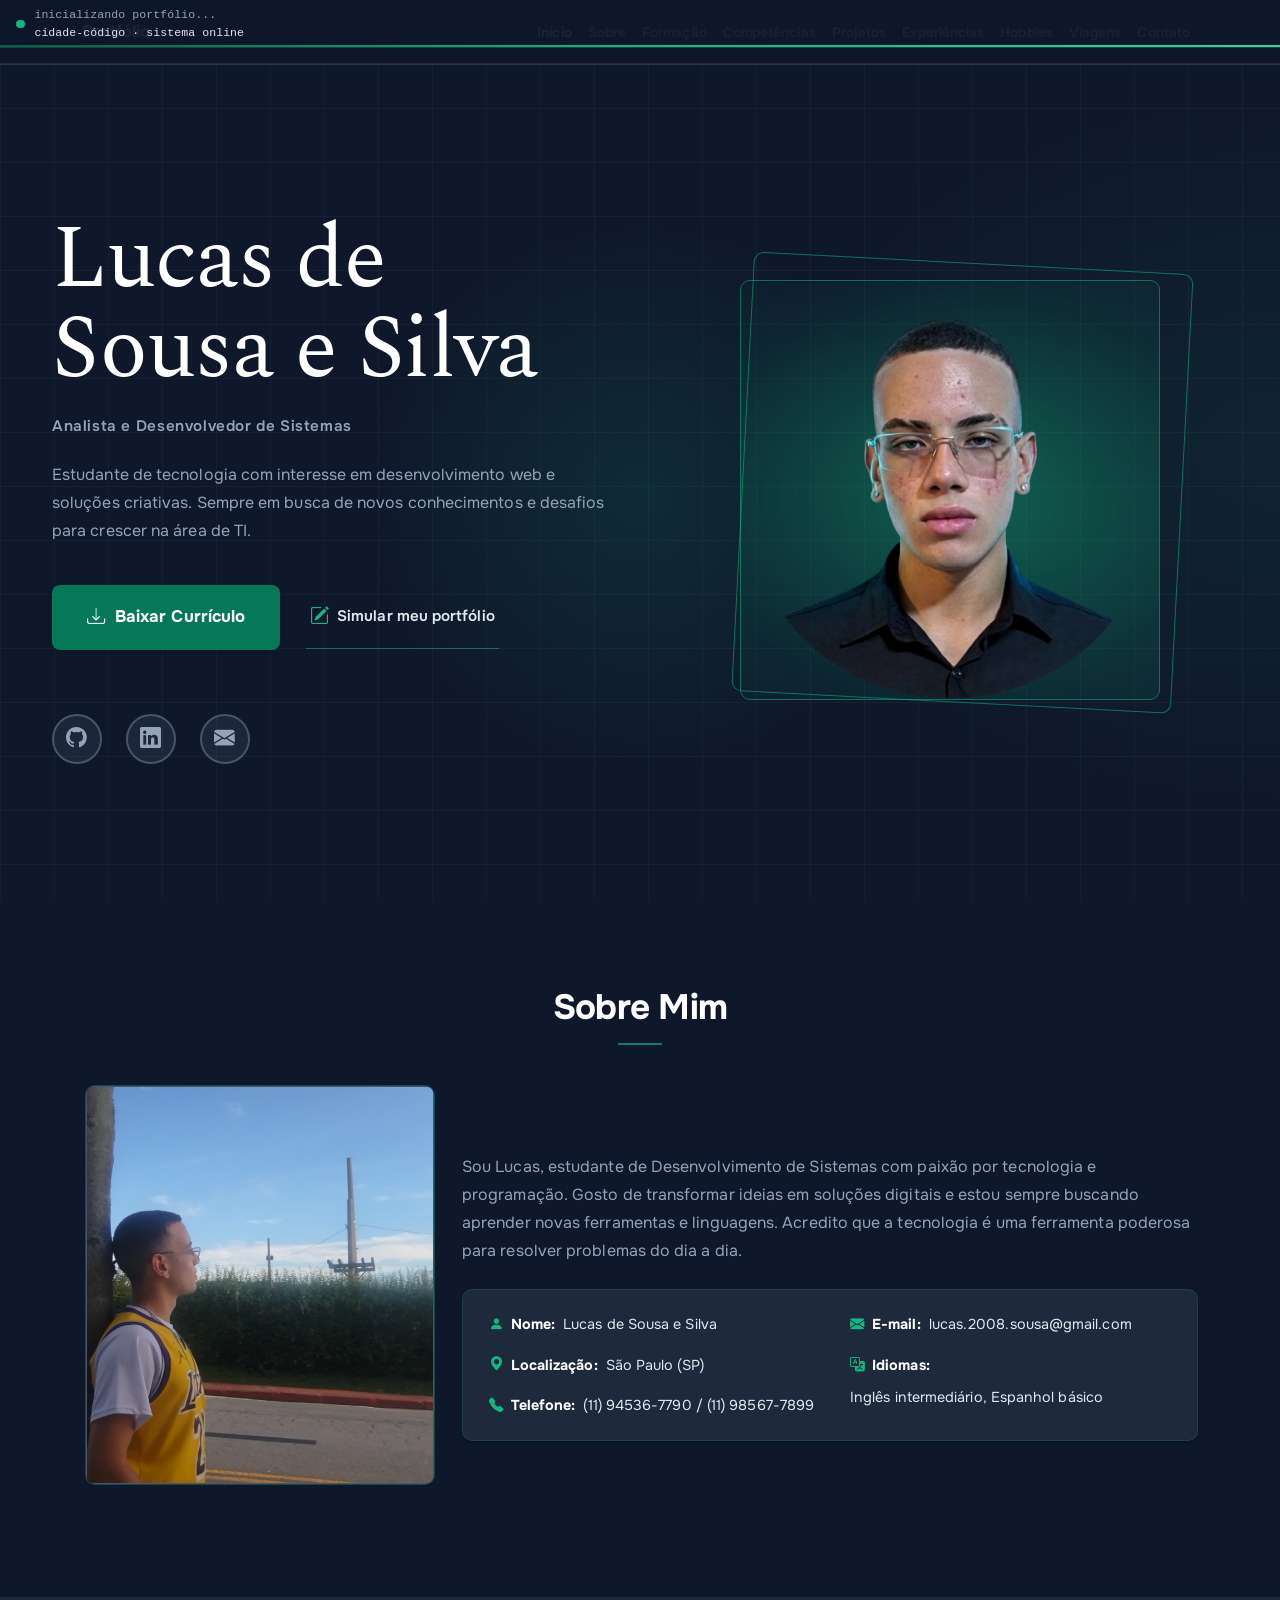
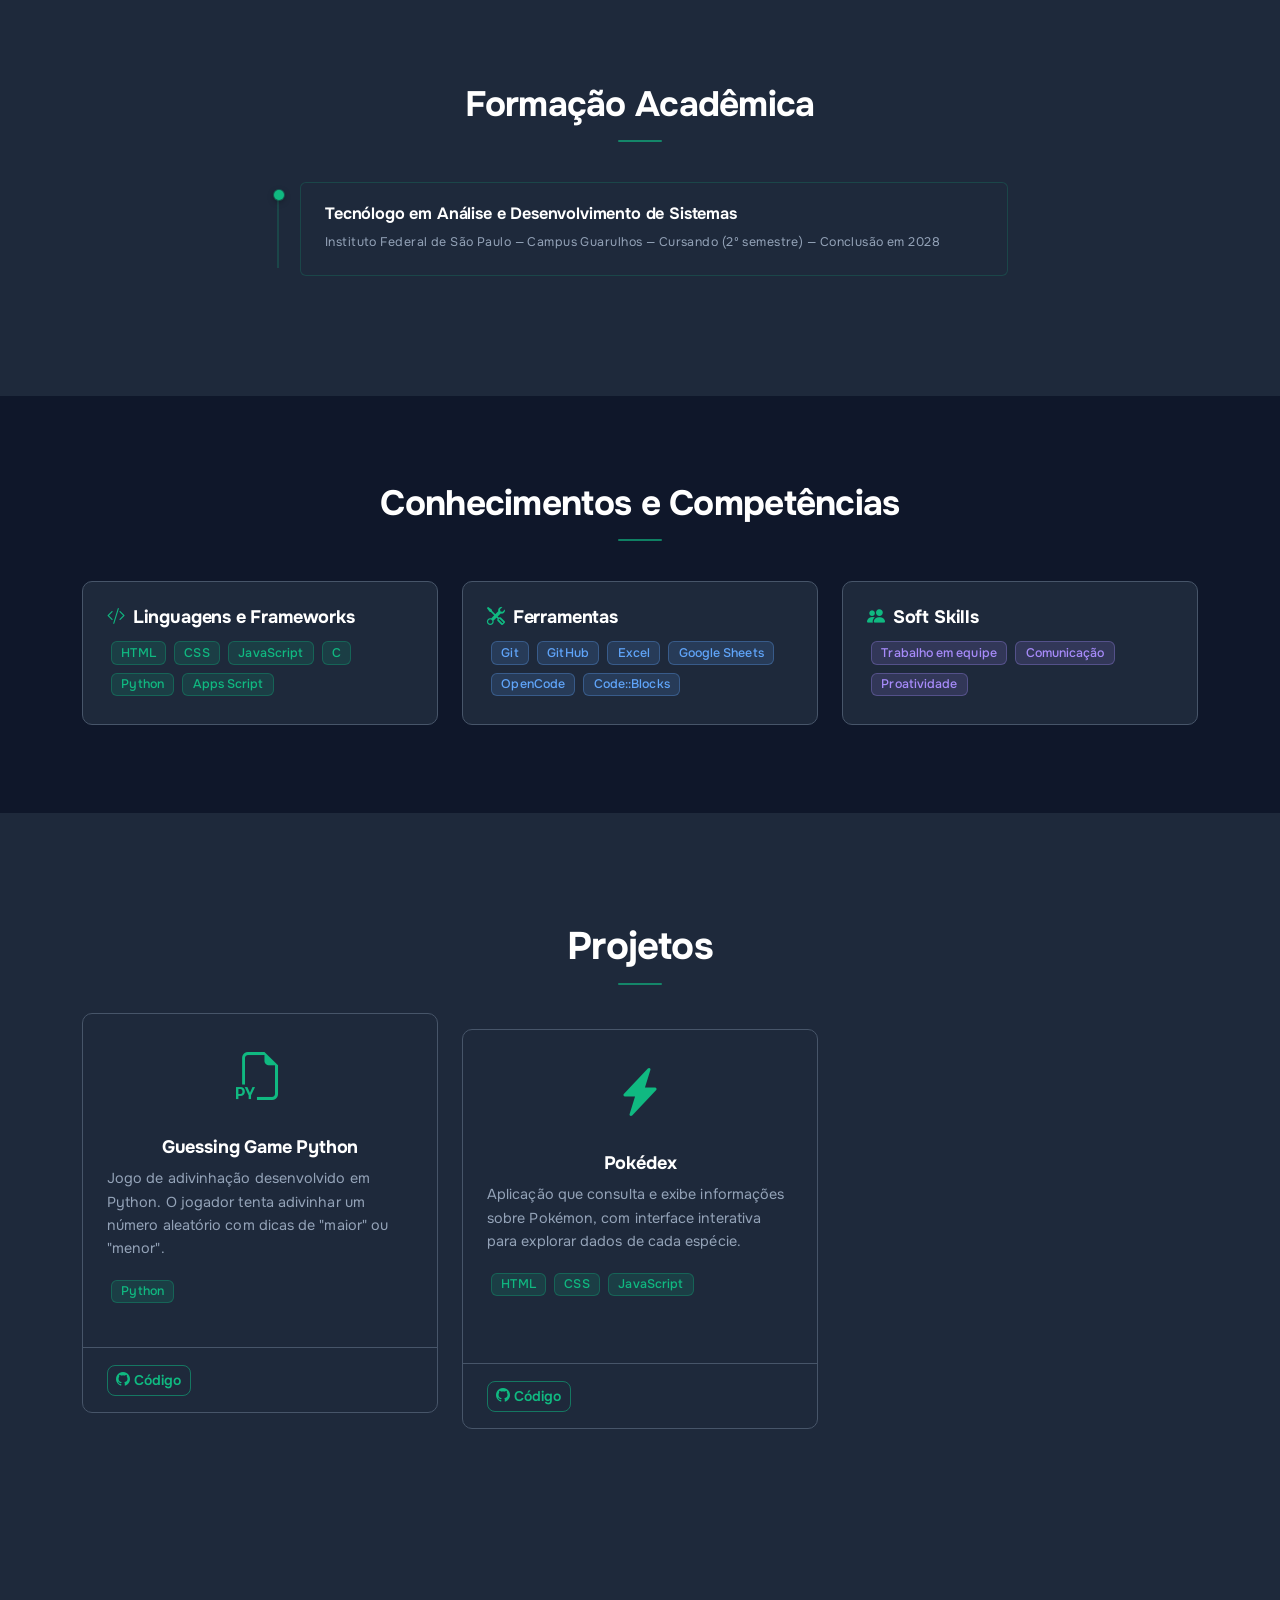
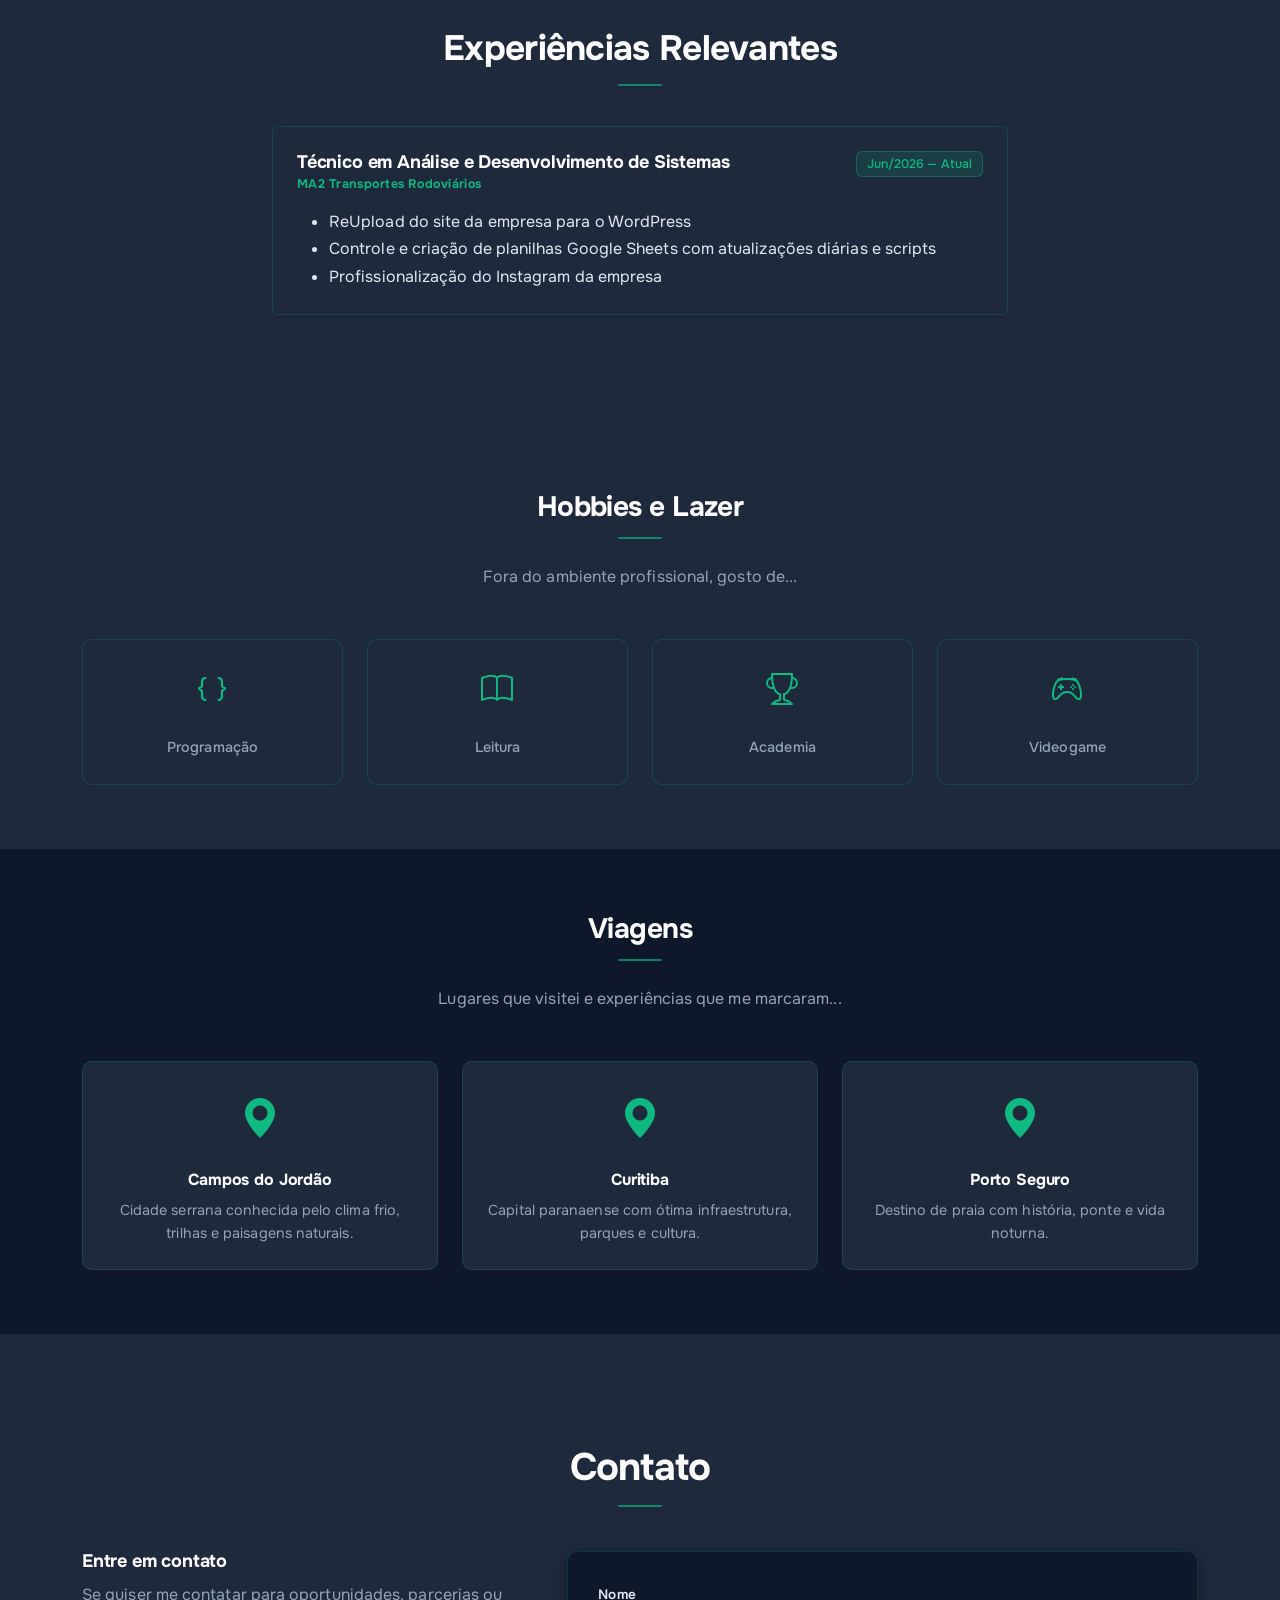
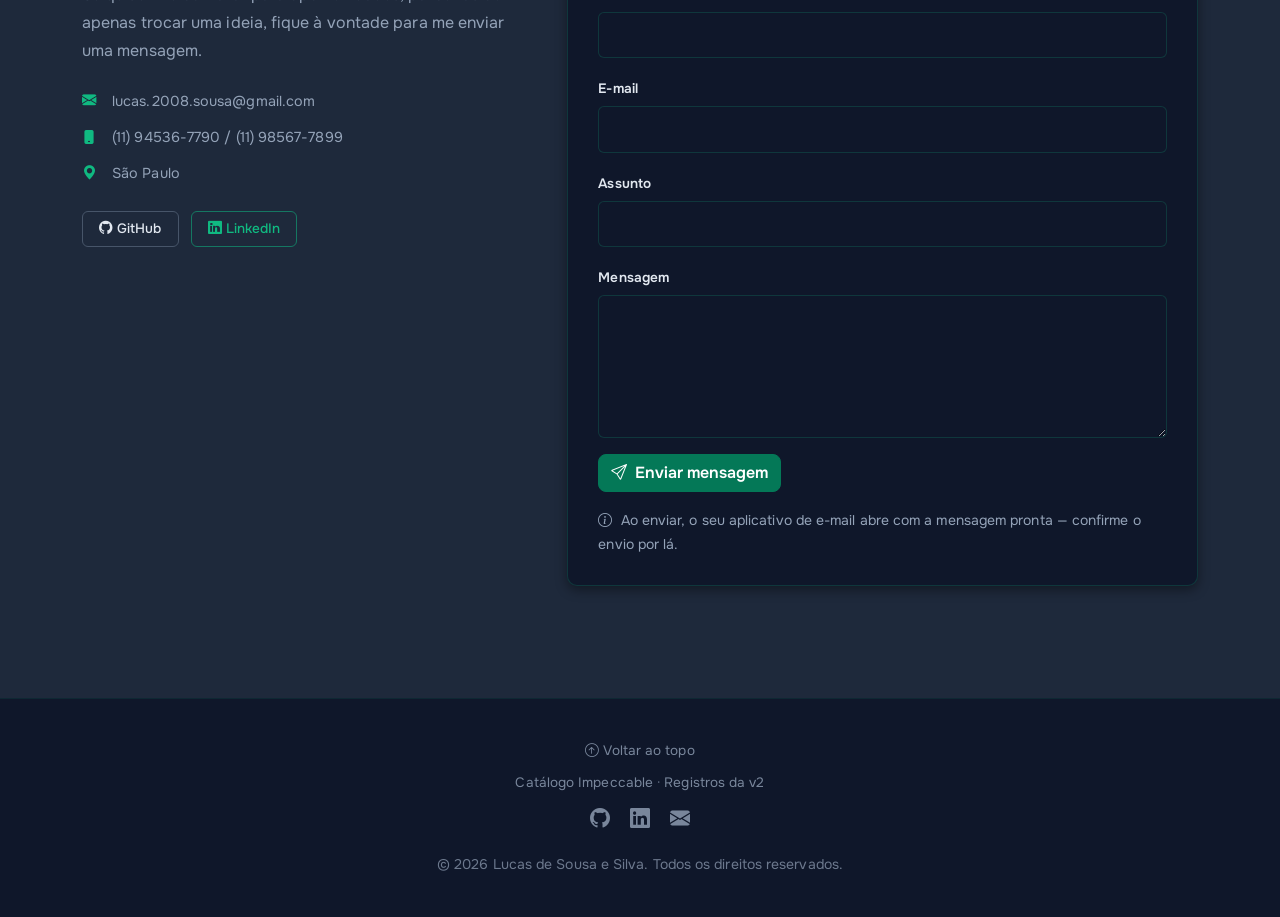
==== commit 452b579d: "ciclo 2 impeccable" ====
--- a/index.html
+++ b/index.html
@@ -12,8 +12,17 @@
     <link href="https://cdn.jsdelivr.net/npm/bootstrap@5.3.2/dist/css/bootstrap.min.css" rel="stylesheet">
     <link href="https://cdn.jsdelivr.net/npm/bootstrap-icons@1.11.1/font/bootstrap-icons.css" rel="stylesheet">
     <link rel="stylesheet" href="css/style.css">
+    <link rel="stylesheet" href="css/overdrive.css">
 </head>
 <body>
+
+    <div id="odBoot" class="od-boot" role="presentation" aria-hidden="true">
+        <div class="od-boot__inner">
+            <span class="od-boot__dot" aria-hidden="true"></span>
+            <div class="od-boot__body" id="odBootBody"></div>
+        </div>
+        <div class="od-boot__bar" aria-hidden="true"><span id="odBootBar"></span></div>
+    </div>
 
     <a href="#main-content" class="skip-link">Pular para o conteúdo principal</a>
 
@@ -26,7 +35,13 @@
         <button type="button" class="demo-mode-flag-action" id="demoModeRestore">Ver original</button>
     </div>
 
+    <div class="od-telemetry d-none d-lg-flex" id="odTelemetry" role="presentation" aria-hidden="true">
+        <span class="od-telemetry__dot" aria-hidden="true"></span>
+        <span id="odTelemetryText">Início · 0%</span>
+    </div>
+
     <nav class="navbar navbar-expand-lg fixed-top" id="navbar" aria-label="Menu de navegação principal">
+        <div class="od-progress" aria-hidden="true"><span id="odProgressBar"></span></div>
         <div class="container">
             <a class="navbar-brand" href="#home">Portfólio</a>
             <button class="navbar-toggler" type="button" data-bs-toggle="collapse" data-bs-target="#navMenu" aria-controls="navMenu" aria-expanded="false" aria-label="Abrir menu de navegação">
@@ -91,12 +106,14 @@
                     <div class="hero-image">
                         <div class="img-placeholder foto-perfil-placeholder">
                             <img src="assets/nova-foto-sem-background.png" alt="Foto de perfil de Lucas de Sousa e Silva" class="foto-perfil" onerror="this.parentElement.classList.add('no-image')">
-                            <span class="img-fallback">Sem imagem selecionada</span>
-                        </div>
-                    </div>
-                </div>
-            </div>
-        </section>
+<span class="img-fallback">Sem imagem selecionada</span>
+                        </div>
+                        <div class="od-rip" aria-hidden="true"></div>
+                    </div>
+                </div>
+            </div>
+        <div class="od-hero-lamp" aria-hidden="true"></div>
+    </section>
 
         <!-- SOBRE MIM -->
         <section id="sobre" class="section-padding section-dark" aria-labelledby="sobre-title">
@@ -120,15 +137,15 @@
                             <div class="row">
                                 <div class="col-sm-6">
                                     <ul class="list-unstyled mb-0" id="sobreDados1">
-                                        <li class="mb-3"><i class="bi bi-person-fill text-primary" aria-hidden="true"></i><strong>Nome:</strong> Lucas de Sousa e Silva</li>
-                                        <li class="mb-3"><i class="bi bi-geo-alt-fill text-primary" aria-hidden="true"></i><strong>Localização:</strong> São Paulo (SP)</li>
-                                        <li class="mb-0"><i class="bi bi-telephone-fill text-primary" aria-hidden="true"></i><strong>Telefone:</strong> (11) 94536-7790 / (11) 98567-7899</li>
+                                        <li class="mb-3"><i class="bi bi-person-fill text-accent" aria-hidden="true"></i><strong>Nome:</strong> Lucas de Sousa e Silva</li>
+                                        <li class="mb-3"><i class="bi bi-geo-alt-fill text-accent" aria-hidden="true"></i><strong>Localização:</strong> São Paulo (SP)</li>
+                                        <li class="mb-0"><i class="bi bi-telephone-fill text-accent" aria-hidden="true"></i><strong>Telefone:</strong> (11) 94536-7790 / (11) 98567-7899</li>
                                     </ul>
                                 </div>
                                 <div class="col-sm-6">
                                     <ul class="list-unstyled mb-0" id="sobreDados2">
-                                        <li class="mb-3"><i class="bi bi-envelope-fill text-primary" aria-hidden="true"></i><strong>E-mail:</strong> lucas.2008.sousa@gmail.com</li>
-                                        <li class="mb-0"><i class="bi bi-translate text-primary" aria-hidden="true"></i><strong>Idiomas:</strong> Inglês intermediário, Espanhol básico</li>
+                                        <li class="mb-3"><i class="bi bi-envelope-fill text-accent" aria-hidden="true"></i><strong>E-mail:</strong> lucas.2008.sousa@gmail.com</li>
+                                        <li class="mb-0"><i class="bi bi-translate text-accent" aria-hidden="true"></i><strong>Idiomas:</strong> Inglês intermediário, Espanhol básico</li>
                                     </ul>
                                 </div>
                             </div>
@@ -149,7 +166,7 @@
                                 <div class="timeline-dot"></div>
                                 <div class="timeline-content">
                                     <h3>Tecnólogo em Análise e Desenvolvimento de Sistemas</h3>
-                                    <span class="text-muted">Instituto Federal de São Paulo — Campus Guarulhos — Cursando (2º semestre) — Conclusão em 2028</span>
+                                    <span class="text-soft">Instituto Federal de São Paulo — Campus Guarulhos — Cursando (2º semestre) — Conclusão em 2028</span>
                                 </div>
                             </div>
                         </div>
@@ -166,14 +183,14 @@
                     <div class="col-md-6 col-lg-4">
                         <div class="card h-100">
                             <div class="card-body">
-                                <h3 class="card-title"><i class="bi bi-code-slash me-2 text-primary" aria-hidden="true"></i>Linguagens e Frameworks</h3>
+                                <h3 class="card-title"><i class="bi bi-code-slash me-2 text-accent" aria-hidden="true"></i>Linguagens e Frameworks</h3>
                                 <div class="skill-tags" id="tagLinguagens">
-                                    <span class="badge bg-primary bg-opacity-10 text-primary m-1">HTML</span>
-                                    <span class="badge bg-primary bg-opacity-10 text-primary m-1">CSS</span>
-                                    <span class="badge bg-primary bg-opacity-10 text-primary m-1">JavaScript</span>
-                                    <span class="badge bg-primary bg-opacity-10 text-primary m-1">C</span>
-                                    <span class="badge bg-primary bg-opacity-10 text-primary m-1">Python</span>
-                                    <span class="badge bg-primary bg-opacity-10 text-primary m-1">Apps Script</span>
+                                    <span class="badge badge-accent m-1">HTML</span>
+                                    <span class="badge badge-accent m-1">CSS</span>
+                                    <span class="badge badge-accent m-1">JavaScript</span>
+                                    <span class="badge badge-accent m-1">C</span>
+                                    <span class="badge badge-accent m-1">Python</span>
+                                    <span class="badge badge-accent m-1">Apps Script</span>
                                 </div>
                             </div>
                         </div>
@@ -181,14 +198,14 @@
                     <div class="col-md-6 col-lg-4">
                         <div class="card h-100">
                             <div class="card-body">
-                                <h3 class="card-title"><i class="bi bi-tools me-2 text-primary" aria-hidden="true"></i>Ferramentas</h3>
+                                <h3 class="card-title"><i class="bi bi-tools me-2 text-accent" aria-hidden="true"></i>Ferramentas</h3>
                                 <div class="skill-tags" id="tagFerramentas">
-                                    <span class="badge bg-secondary bg-opacity-10 text-secondary m-1">Git</span>
-                                    <span class="badge bg-secondary bg-opacity-10 text-secondary m-1">GitHub</span>
-                                    <span class="badge bg-secondary bg-opacity-10 text-secondary m-1">Excel</span>
-                                    <span class="badge bg-secondary bg-opacity-10 text-secondary m-1">Google Sheets</span>
-                                    <span class="badge bg-secondary bg-opacity-10 text-secondary m-1">OpenCode</span>
-                                    <span class="badge bg-secondary bg-opacity-10 text-secondary m-1">Code::Blocks</span>
+                                    <span class="badge badge-info m-1">Git</span>
+                                    <span class="badge badge-info m-1">GitHub</span>
+                                    <span class="badge badge-info m-1">Excel</span>
+                                    <span class="badge badge-info m-1">Google Sheets</span>
+                                    <span class="badge badge-info m-1">OpenCode</span>
+                                    <span class="badge badge-info m-1">Code::Blocks</span>
                                 </div>
                             </div>
                         </div>
@@ -196,11 +213,11 @@
                     <div class="col-md-6 col-lg-4">
                         <div class="card h-100">
                             <div class="card-body">
-                                <h3 class="card-title"><i class="bi bi-people-fill me-2 text-primary" aria-hidden="true"></i>Soft Skills</h3>
+                                <h3 class="card-title"><i class="bi bi-people-fill me-2 text-accent" aria-hidden="true"></i>Soft Skills</h3>
                                 <div class="skill-tags" id="tagSoftSkills">
-                                    <span class="badge bg-success bg-opacity-10 text-success m-1">Trabalho em equipe</span>
-                                    <span class="badge bg-success bg-opacity-10 text-success m-1">Comunicação</span>
-                                    <span class="badge bg-success bg-opacity-10 text-success m-1">Proatividade</span>
+                                    <span class="badge badge-tertiary m-1">Trabalho em equipe</span>
+                                    <span class="badge badge-tertiary m-1">Comunicação</span>
+                                    <span class="badge badge-tertiary m-1">Proatividade</span>
                                 </div>
                             </div>
                         </div>
@@ -223,7 +240,7 @@
                                 <h3 class="card-title text-center">Guessing Game Python</h3>
                                 <p class="card-text">Jogo de adivinhação desenvolvido em Python. O jogador tenta adivinhar um número aleatório com dicas de "maior" ou "menor".</p>
                                 <div class="skill-tags mb-3 text-center">
-                                    <span class="badge bg-primary bg-opacity-10 text-primary m-1">Python</span>
+                                    <span class="badge badge-accent m-1">Python</span>
                                 </div>
                             </div>
                             <div class="card-footer">
@@ -240,9 +257,9 @@
                                 <h3 class="card-title text-center">Pokédex</h3>
                                 <p class="card-text">Aplicação que consulta e exibe informações sobre Pokémon, com interface interativa para explorar dados de cada espécie.</p>
                                 <div class="skill-tags mb-3 text-center">
-                                    <span class="badge bg-primary bg-opacity-10 text-primary m-1">HTML</span>
-                                    <span class="badge bg-primary bg-opacity-10 text-primary m-1">CSS</span>
-                                    <span class="badge bg-primary bg-opacity-10 text-primary m-1">JavaScript</span>
+                                    <span class="badge badge-accent m-1">HTML</span>
+                                    <span class="badge badge-accent m-1">CSS</span>
+                                    <span class="badge badge-accent m-1">JavaScript</span>
                                 </div>
                             </div>
                             <div class="card-footer">
@@ -260,13 +277,13 @@
                 <h2 id="experiencias-title" class="section-title text-center mx-auto d-block">Experiências Relevantes</h2>
                 <div class="row justify-content-center">
                     <div class="col-lg-8" id="experienciasLista">
-                        <div class="experience-item mb-4 p-4 rounded shadow-sm">
+                        <div class="experience-item mb-4 rounded shadow-sm">
                             <div class="d-flex justify-content-between align-items-start flex-wrap">
                                 <div>
                                     <h3>Técnico em Análise e Desenvolvimento de Sistemas</h3>
-                                    <h4 class="text-primary">MA2 Transportes Rodoviários</h4>
-                                </div>
-                                <span class="badge bg-primary bg-opacity-10 text-primary">Jun/2026 — Atual</span>
+                                    <h4 class="text-accent">MA2 Transportes Rodoviários</h4>
+                                </div>
+                                <span class="badge badge-accent">Jun/2026 — Atual</span>
                             </div>
                             <ul class="mt-3 mb-0">
                                 <li>ReUpload do site da empresa para o WordPress</li>
@@ -429,5 +446,6 @@
 
     <script src="https://cdn.jsdelivr.net/npm/bootstrap@5.3.2/dist/js/bootstrap.bundle.min.js"></script>
     <script src="js/script.js"></script>
+    <script src="js/overdrive.js"></script>
 </body>
 </html>
--- a/css/style.css
+++ b/css/style.css
@@ -3,54 +3,88 @@
    ============================================================ */
 
 :root {
-    /* Cores Primárias - Dark Minimal */
+    /* ===== Primitivas: canais de cor (para composição com alpha) ===== */
+    --color-accent-rgb: 16, 185, 129;
+    --color-accent-bright-rgb: 52, 211, 153;
+    --color-info-soft-rgb: 96, 165, 250;
+    --color-tertiary-rgb: 167, 139, 250;
+    --color-warning-rgb: 245, 158, 11;
+    --color-error-rgb: 239, 68, 68;
+    --color-slate-rgb: 148, 163, 184;
+    --color-white-rgb: 255, 255, 255;
+    --color-text-secondary-rgb: 226, 232, 240;
+    --color-bg-dark-rgb: 15, 23, 42;
+    --color-bg-light-rgb: 30, 41, 59;
+
+    /* ===== Semântica: superfícies e texto ===== */
     --color-bg-dark: #0f172a;
     --color-bg-light: #1e293b;
     --color-white: #ffffff;
     --color-text-primary: #ffffff;
     --color-text-secondary: #e2e8f0;
     --color-text-muted: #94a3b8;
-    
-    /* Cores de Destaque (10%) */
+    --color-border: #475569;
+
+    /* ===== Semântica: acento ===== */
     --color-accent-primary: #10b981;
-    --color-accent-primary-dark: #065f46;
+    --color-accent-bright: #34d399;
     --color-accent-hover: #047857;
     --color-accent-deep: #065f46;
+    --color-accent-active: #064e3b;
     --color-accent-secondary: #3b82f6;
-    
-    /* Legacy - para compatibilidade */
-    --color-primary: #10b981;
-    --color-primary-dark: #065f46;
-    --color-primary-light: #ecfdf5;
-    --color-navy: #0f172a;
-    --color-navy-light: #1e293b;
-    --color-text: #ffffff;
-    --color-border: #475569;
-    --color-surface: #1e293b;
-    --color-success: #10b981;
-    --color-success-light: #ecfdf5;
+    --color-accent-sky: #7dd3fc;
+    --color-accent-teal: #5eead4;
+    --color-info-soft: #60a5fa;
+    --color-tertiary: #a78bfa;
+
+    /* ===== Semântica: estado ===== */
     --color-warning: #f59e0b;
-    --color-warning-light: #fffbeb;
     --color-error: #ef4444;
-    --color-error-light: #fee2e2;
-    --color-info: #3b82f6;
-    --color-info-light: #eff6ff;
-    
-    /* Tipografia e Espacamento */
+    --color-error-deep: #dc2626;
+    --color-error-soft: #fca5a5;
+
+    /* ===== Superfícies de componente ===== */
+    --surface-border: rgba(var(--color-accent-rgb), 0.2);
+    --surface-border-strong: rgba(var(--color-accent-rgb), 0.35);
+
+    /* ===== Botões (família #047857 / #065f46) ===== */
+    --btn-bg: var(--color-accent-hover);
+    --btn-bg-hover: var(--color-accent-deep);
+    --btn-bg-active: var(--color-accent-active);
+    --btn-fg: #ffffff;
+    --btn-radius: 8px;
+
+    /* ===== Foco ===== */
+    --focus-ring: 0 0 0 3px rgba(var(--color-accent-rgb), 0.15);
+    --focus-outline: 3px solid var(--color-warning);
+
+    /* ===== Tipografia e Espaçamento ===== */
     --font-family: 'Onest', system-ui, -apple-system, 'Segoe UI', sans-serif;
     --font-display: 'Spectral', Georgia, 'Times New Roman', serif;
+    --font-mono: ui-monospace, 'Cascadia Mono', 'Segoe UI Mono', Consolas, monospace;
     --font-size-display: clamp(3rem, 7.5vw, 5.5rem);
     --font-size-section: clamp(1.7rem, 3vw, 2.2rem);
     --font-size-card: 1.13rem;
     --font-size-meta: 0.78rem;
     --font-size-icon-project: 3rem;
     --font-size-icon-place: 2.5rem;
+    --space-section: 5.5rem;
+    --space-section-feature: 7rem;
+    --space-section-support: 4rem;
+
+    /* ===== Raio ===== */
+    --radius-xs: 4px;
+    --radius-sm: 6px;
+    --radius: 10px;
+
+    /* ===== Sombra ===== */
     --shadow-sm: 0 1px 3px rgba(0, 0, 0, 0.3);
     --shadow-md: 0 4px 12px rgba(0, 0, 0, 0.4);
     --shadow-lg: 0 8px 24px rgba(0, 0, 0, 0.5);
-    --shadow-accent: 0 0 20px rgba(16, 185, 129, 0.2);
-    --radius: 10px;
-    --radius-sm: 6px;
+
+    /* ===== Movimento ===== */
+    --ease-out-expo: cubic-bezier(0.16, 1, 0.3, 1);
+    --ease-standard: ease;
 }
 
 /* ===== RESET & BASE ===== */
@@ -66,8 +100,8 @@
 }
 
 ::selection {
-    background: rgba(16, 185, 129, 0.3);
-    color: #ffffff;
+    background: rgba(var(--color-accent-rgb), 0.3);
+    color: var(--color-white);
 }
 
 ::-webkit-scrollbar {
@@ -86,6 +120,11 @@
 
 ::-webkit-scrollbar-thumb:hover {
     background: var(--color-accent-primary);
+}
+
+html {
+    scrollbar-color: var(--color-border) var(--color-bg-dark);
+    scrollbar-width: thin;
 }
 
 body {
@@ -104,7 +143,7 @@
 }
 
 :where(a, button, input, textarea, select):focus-visible {
-    outline: 3px solid var(--color-warning);
+    outline: var(--focus-outline);
     outline-offset: 3px;
 }
 
@@ -126,7 +165,7 @@
     font-size: 0.9rem;
     border-radius: 0 0 var(--radius-sm) var(--radius-sm);
     text-decoration: none;
-    transition: top 0.2s ease;
+    transition: top 0.2s var(--ease-standard);
 }
 
 .skip-link:focus {
@@ -141,7 +180,7 @@
     justify-content: center;
     overflow: hidden;
     background: var(--color-bg-light);
-    border: 1px solid rgba(16, 185, 129, 0.2);
+    border: 1px solid var(--surface-border);
 }
 
 .img-placeholder img {
@@ -177,11 +216,11 @@
     width: min(100%, 420px);
     height: auto;
     aspect-ratio: 1;
-    border: 1px solid rgba(16, 185, 129, 0.55);
+    border: 1px solid rgba(var(--color-accent-rgb), 0.55);
     border-radius: var(--radius);
     background: transparent;
     box-shadow: none;
-    transition: transform 0.3s ease, box-shadow 0.3s ease;
+    transition: transform 0.3s var(--ease-standard), box-shadow 0.3s var(--ease-standard);
     overflow: hidden;
     isolation: isolate;
     z-index: 1;
@@ -193,8 +232,8 @@
     z-index: -1;
     inset: -18% -28% -18% -28%;
     background:
-        radial-gradient(ellipse at 52% 48%, rgba(52, 211, 153, 0.4) 0%, rgba(16, 185, 129, 0.22) 24%, rgba(16, 185, 129, 0.08) 52%, transparent 78%),
-        radial-gradient(ellipse at 70% 62%, rgba(16, 185, 129, 0.26) 0%, rgba(16, 185, 129, 0.1) 38%, transparent 76%);
+        radial-gradient(ellipse at 52% 48%, rgba(var(--color-accent-bright-rgb), 0.4) 0%, rgba(var(--color-accent-rgb), 0.22) 24%, rgba(var(--color-accent-rgb), 0.08) 52%, transparent 78%),
+        radial-gradient(ellipse at 70% 62%, rgba(var(--color-accent-rgb), 0.26) 0%, rgba(var(--color-accent-rgb), 0.1) 38%, transparent 76%);
     filter: blur(32px);
     opacity: 0.6;
     transform: translate3d(0, 0, 0) scale(1);
@@ -206,7 +245,7 @@
     position: absolute;
     z-index: -1;
     inset: 4% -12% 2% -12%;
-    background: radial-gradient(ellipse at center, rgba(16, 185, 129, 0.22) 0%, rgba(16, 185, 129, 0.08) 42%, transparent 74%);
+    background: radial-gradient(ellipse at center, rgba(var(--color-accent-rgb), 0.22) 0%, rgba(var(--color-accent-rgb), 0.08) 42%, transparent 74%);
     filter: blur(22px);
     pointer-events: none;
 }
@@ -273,7 +312,7 @@
 
 .about-data-panel {
     background: var(--color-bg-light);
-    border: 1px solid rgba(16, 185, 129, 0.18);
+    border: 1px solid rgba(var(--color-accent-rgb), 0.18);
     border-radius: var(--radius);
     padding: 1.4rem 1.6rem;
     box-shadow: var(--shadow-sm);
@@ -354,19 +393,19 @@
 
 /* ===== SECTION STRUCTURE ===== */
 .section-padding {
-    padding: 5.5rem 0;
+    padding: var(--space-section) 0;
 }
 
 #projetos.section-padding,
 #contato.section-padding {
-    padding-top: 7rem;
-    padding-bottom: 7rem;
+    padding-top: var(--space-section-feature);
+    padding-bottom: var(--space-section-feature);
 }
 
 #hobbies.section-padding,
 #viagens.section-padding {
-    padding-top: 4rem;
-    padding-bottom: 4rem;
+    padding-top: var(--space-section-support);
+    padding-bottom: var(--space-section-support);
 }
 
 .section-title {
@@ -386,21 +425,26 @@
     width: 2.75rem;
     height: 2px;
     margin: 0.9rem auto 0;
-    background: rgba(16, 185, 129, 0.65);
+    background: rgba(var(--color-accent-rgb), 0.65);
     border-radius: var(--radius-sm);
 }
 
 /* ===== NAVBAR ===== */
 .navbar {
-    background: rgba(15, 23, 42, 0.98);
+    --bs-navbar-color: rgba(var(--color-white-rgb), 0.72);
+    --bs-navbar-hover-color: var(--color-white);
+    --bs-navbar-active-color: var(--color-white);
+    --bs-navbar-brand-color: var(--color-white);
+    --bs-navbar-brand-hover-color: var(--color-white);
+    background: rgba(var(--color-bg-dark-rgb), 0.98);
     backdrop-filter: blur(10px);
     padding: 0.8rem 0;
-    transition: all 0.3s ease;
-    border-bottom: 1px solid rgba(16, 185, 129, 0.1);
+    transition: all 0.3s var(--ease-standard);
+    border-bottom: 1px solid rgba(var(--color-accent-rgb), 0.1);
 }
 
 .navbar.scrolled {
-    background: rgba(15, 23, 42, 0.99);
+    background: rgba(var(--color-bg-dark-rgb), 0.99);
     box-shadow: var(--shadow-sm);
     padding: 0.6rem 0;
 }
@@ -409,26 +453,19 @@
     font-size: 1.05rem;
     font-weight: 700;
     letter-spacing: -0.01em;
-    color: var(--color-white) !important;
-}
-
-.nav-link {
+}
+
+.navbar-nav .nav-link {
     font-size: 0.85rem;
     font-weight: 600;
-    color: rgba(255, 255, 255, 0.72) !important;
-    padding: 0.4rem 0.8rem !important;
-    transition: color 0.2s ease;
-}
-
-.nav-link:hover,
-.nav-link.active {
-    color: var(--color-white) !important;
+    padding: 0.4rem 0.8rem;
+    transition: color 0.2s var(--ease-standard);
 }
 
 /* ===== HERO ===== */
 .hero-section {
     min-height: 100vh;
-    background: #0f172a;
+    background: var(--color-bg-dark);
     color: var(--color-white);
     padding-top: 80px;
     display: flex;
@@ -444,7 +481,7 @@
     right: 0;
     width: 50%;
     height: 100%;
-    background: radial-gradient(ellipse at 100% 50%, rgba(16, 185, 129, 0.08) 0%, transparent 60%);
+    background: radial-gradient(ellipse at 100% 50%, rgba(var(--color-accent-rgb), 0.08) 0%, transparent 60%);
     pointer-events: none;
 }
 
@@ -483,14 +520,14 @@
     z-index: 0;
     width: min(88%, 440px);
     aspect-ratio: 1;
-    border: 1px solid rgba(16, 185, 129, 0.55);
+    border: 1px solid rgba(var(--color-accent-rgb), 0.55);
     border-radius: var(--radius);
     transform: rotate(3deg) translate(0.75rem, -0.5rem);
     pointer-events: none;
 }
 
 .hero-title {
-    color: #ffffff;
+    color: var(--color-white);
     font-family: var(--font-display);
     font-weight: 400;
     font-size: var(--font-size-display);
@@ -503,7 +540,7 @@
 }
 
 .hero-subtitle {
-    color: #e2e8f0;
+    color: var(--color-text-secondary);
     font-size: 0.95rem;
     font-weight: 600;
     letter-spacing: 0.04em;
@@ -512,7 +549,7 @@
 }
 
 .hero-description {
-    color: #94a3b8;
+    color: var(--color-text-muted);
     font-size: 1rem;
     line-height: 1.75;
     margin-bottom: 2.5rem;
@@ -521,38 +558,7 @@
 }
 
 .hero-section p {
-    color: #94a3b8;
-}
-
-.social-icons a {
-    color: rgba(255, 255, 255, 0.5);
-    transition: color 0.2s ease;
-}
-
-.social-icons a:hover {
-    color: var(--color-white);
-}
-
-/* ===== BOTÃO PREENCHER ===== */
-.btn-preencher {
-    display: inline-flex;
-    align-items: center;
-    gap: 0.5rem;
-    padding: 0.85rem 2.2rem;
-    font-size: 1rem;
-    font-weight: 600;
-    color: var(--color-white);
-    background: var(--color-accent-hover);
-    border: none;
-    border-radius: 8px;
-    text-decoration: none;
-    transition: background 0.2s ease, transform 0.15s ease;
-}
-
-.btn-preencher:hover {
-    background: var(--color-accent-deep);
-    color: var(--color-white);
-    transform: translateY(-1px);
+    color: var(--color-text-muted);
 }
 
 /* ===== BOTÕES HERO SECTION ===== */
@@ -571,18 +577,18 @@
     padding: 1.05rem 2.2rem;
     font-size: 1.05rem;
     font-weight: 700;
-    color: var(--color-white);
-    background: var(--color-accent-hover);
+    color: var(--btn-fg);
+    background: var(--btn-bg);
     border: none;
-    border-radius: 8px;
+    border-radius: var(--btn-radius);
     text-decoration: none;
     box-shadow: var(--shadow-sm);
-    transition: background 0.2s ease, transform 0.15s ease, box-shadow 0.2s ease;
+    transition: background 0.2s var(--ease-standard), transform 0.15s var(--ease-standard), box-shadow 0.2s var(--ease-standard);
 }
 
 .btn-primary-cta:hover {
-    background: var(--color-accent-deep);
-    color: #ffffff;
+    background: var(--btn-bg-hover);
+    color: var(--btn-fg);
     transform: translateY(-2px);
     box-shadow: var(--shadow-md);
 }
@@ -600,8 +606,8 @@
     font-weight: 600;
     color: var(--color-text-secondary);
     text-decoration: none;
-    border-bottom: 1px solid rgba(16, 185, 129, 0.55);
-    transition: color 0.2s ease, border-color 0.2s ease;
+    border-bottom: 1px solid rgba(var(--color-accent-rgb), 0.55);
+    transition: color 0.2s var(--ease-standard), border-color 0.2s var(--ease-standard);
 }
 
 .btn-secondary-cta:hover {
@@ -612,7 +618,7 @@
 .btn-secondary-cta i {
     font-size: 1.2rem;
     color: var(--color-accent-primary);
-    transition: transform 0.2s ease;
+    transition: transform 0.2s var(--ease-standard);
 }
 
 .btn-secondary-cta:hover i {
@@ -632,19 +638,19 @@
     justify-content: center;
     width: 50px;
     height: 50px;
-    background: rgba(148, 163, 184, 0.1);
-    border: 2px solid #475569;
+    background: rgba(var(--color-slate-rgb), 0.1);
+    border: 2px solid var(--color-border);
     border-radius: 50%;
-    color: #94a3b8;
+    color: var(--color-text-muted);
     font-size: 1.3rem;
-    transition: all 0.3s ease;
+    transition: all 0.3s var(--ease-standard);
     text-decoration: none;
 }
 
 .social-link:hover {
-    background: rgba(16, 185, 129, 0.15);
-    border-color: #10b981;
-    color: #10b981;
+    background: rgba(var(--color-accent-rgb), 0.15);
+    border-color: var(--color-accent-primary);
+    color: var(--color-accent-primary);
     transform: translateY(-3px) scale(1.1);
     box-shadow: var(--shadow-md);
 }
@@ -661,7 +667,7 @@
     max-width: 360px;
     padding: 0.7rem 1rem;
     background: var(--color-bg-light);
-    border: 1px solid rgba(16, 185, 129, 0.35);
+    border: 1px solid var(--surface-border-strong);
     border-radius: var(--radius);
     box-shadow: var(--shadow-md);
     font-size: 0.8rem;
@@ -695,24 +701,26 @@
     padding: 0.35rem 0.8rem;
     font-size: 0.78rem;
     font-weight: 600;
-    color: var(--color-white);
-    background: var(--color-accent-hover);
+    color: var(--btn-fg);
+    background: var(--btn-bg);
     border: none;
     border-radius: var(--radius-sm);
     cursor: pointer;
-    transition: background 0.2s ease;
+    transition: background 0.2s var(--ease-standard);
 }
 
 .demo-mode-flag-action:hover {
-    background: var(--color-accent-deep);
+    background: var(--btn-bg-hover);
 }
 
 /* ===== CARDS ===== */
 .card {
+    --bs-card-border-color: var(--color-border);
+    --bs-card-cap-bg: transparent;
     border: 1px solid var(--color-border);
     border-radius: var(--radius);
     background: var(--color-bg-light);
-    transition: transform 0.2s ease, box-shadow 0.2s ease, border-color 0.2s ease;
+    transition: transform 0.2s var(--ease-standard), box-shadow 0.2s var(--ease-standard), border-color 0.2s var(--ease-standard);
 }
 
 .card-body {
@@ -748,7 +756,7 @@
     height: 180px;
     border: none;
     border-radius: var(--radius) var(--radius) 0 0;
-    background: rgba(16, 185, 129, 0.1);
+    background: rgba(var(--color-accent-rgb), 0.1);
 }
 
 .project-icon {
@@ -762,7 +770,6 @@
 }
 
 .project-card .card-footer {
-    border-top: 1px solid var(--color-border) !important;
     padding: 1.05rem 1.5rem;
 }
 
@@ -801,11 +808,6 @@
     font-weight: 500;
     font-size: 0.78rem;
     padding: 0.35em 0.75em;
-    border-radius: var(--radius-sm);
-    background: rgba(16, 185, 129, 0.15);
-    color: var(--color-accent-primary);
-    border: 1px solid var(--color-accent-primary);
-    overflow-wrap: anywhere;
 }
 
 /* ===== TIMELINE ===== */
@@ -821,7 +823,7 @@
     top: 8px;
     bottom: 8px;
     width: 2px;
-    background: rgba(16, 185, 129, 0.2);
+    background: rgba(var(--color-accent-rgb), 0.2);
 }
 
 .timeline-item {
@@ -837,13 +839,13 @@
     height: 10px;
     border-radius: 50%;
     background: var(--color-accent-primary);
-    box-shadow: 0 0 0 4px rgba(16, 185, 129, 0.1);
+    box-shadow: 0 0 0 1px rgba(var(--color-accent-rgb), 0.35), 0 2px 6px rgba(0, 0, 0, 0.35);
 }
 
 .timeline-content {
     background: var(--color-bg-light);
     padding: 1.3rem 1.5rem;
-    border: 1px solid rgba(16, 185, 129, 0.2);
+    border: 1px solid var(--surface-border);
     border-radius: var(--radius-sm);
 }
 
@@ -854,7 +856,7 @@
     margin-bottom: 0.25rem;
 }
 
-.timeline-content .text-muted {
+.timeline-content .text-soft {
     font-size: var(--font-size-meta);
     letter-spacing: 0.035em;
     color: var(--color-text-muted);
@@ -871,8 +873,9 @@
 .experience-item {
     background: var(--color-bg-light);
     border-radius: var(--radius-sm);
-    border: 1px solid rgba(16, 185, 129, 0.2);
-    transition: transform 0.2s ease, box-shadow 0.2s ease;
+    border: 1px solid var(--surface-border);
+    padding: 1.5rem;
+    transition: transform 0.2s var(--ease-standard), box-shadow 0.2s var(--ease-standard);
 }
 
 .experience-item:hover {
@@ -905,18 +908,15 @@
 .experience-item .badge {
     font-size: 0.78rem;
     font-weight: 500;
-    background: rgba(16, 185, 129, 0.15);
-    color: var(--color-accent-primary);
-    border: 1px solid var(--color-accent-primary);
 }
 
 /* ===== HOBBIES ===== */
 .hobby-item {
     background: var(--color-bg-light);
-    border: 1px solid rgba(16, 185, 129, 0.2);
+    border: 1px solid var(--surface-border);
     border-radius: var(--radius);
     padding: 1.5rem;
-    transition: transform 0.2s ease, border-color 0.2s ease, box-shadow 0.2s ease;
+    transition: transform 0.2s var(--ease-standard), border-color 0.2s var(--ease-standard), box-shadow 0.2s var(--ease-standard);
 }
 
 .hobby-item:hover {
@@ -947,7 +947,7 @@
 
 /* ===== VIAGENS ===== */
 #viagens .card {
-    border: 1px solid rgba(16, 185, 129, 0.2);
+    border: 1px solid var(--surface-border);
 }
 
 #viagens .card:hover {
@@ -960,7 +960,7 @@
     height: 200px;
     border: none;
     border-radius: var(--radius) var(--radius) 0 0;
-    background: rgba(16, 185, 129, 0.1);
+    background: rgba(var(--color-accent-rgb), 0.1);
 }
 
 #viagens .card-title {
@@ -993,20 +993,11 @@
     font-weight: 500;
     border-radius: var(--radius-sm);
     padding: 0.45rem 1rem;
-    background: rgba(16, 185, 129, 0.15);
-    border: 1px solid var(--color-accent-primary);
-    color: var(--color-accent-primary);
-    transition: all 0.3s ease;
-}
-
-.contact-socials .btn:hover {
-    background: var(--color-accent-hover);
-    color: var(--color-white);
 }
 
 .contato-form-card {
     background: var(--color-bg-dark);
-    border: 1px solid rgba(16, 185, 129, 0.2);
+    border: 1px solid var(--surface-border);
     border-radius: var(--radius);
     padding: 1.75rem 1.9rem;
     box-shadow: var(--shadow-md);
@@ -1021,69 +1012,147 @@
 
 #formContato .form-control {
     border-radius: var(--radius-sm);
-    border: 1px solid rgba(16, 185, 129, 0.2);
+    border: 1px solid var(--surface-border);
     background: var(--color-bg-dark);
     padding: 0.65rem 0.9rem;
     font-size: 1rem;
     color: var(--color-text-muted);
-    transition: border-color 0.2s ease, box-shadow 0.2s ease, background 0.2s ease;
+    transition: border-color 0.2s var(--ease-standard), box-shadow 0.2s var(--ease-standard), background 0.2s var(--ease-standard);
 }
 
 #formContato .form-control::placeholder {
-    color: rgba(226, 232, 240, 0.72);
+    color: rgba(var(--color-text-secondary-rgb), 0.72);
 }
 
 #formContato .form-control:focus {
     border-color: var(--color-accent-primary);
-    background: rgba(16, 185, 129, 0.05);
+    background: rgba(var(--color-accent-rgb), 0.05);
     color: var(--color-text-secondary);
-    box-shadow: 0 0 0 3px rgba(16, 185, 129, 0.15);
-}
-
-#formContato .btn-primary {
-    background: var(--color-accent-hover);
-    border-color: var(--color-accent-hover);
-    border-radius: var(--radius-sm);
-    font-weight: 600;
-    font-size: 0.92rem;
-    color: var(--color-white);
-    transition: all 0.3s ease;
-}
-
-#formContato .btn-primary:hover {
-    background: var(--color-accent-deep);
-    border-color: var(--color-accent-deep);
-    box-shadow: var(--shadow-md);
-}
-
-.btn-primary {
-    background: var(--color-accent-hover);
-    border-color: var(--color-accent-hover);
-    color: var(--color-white);
-}
-
-.btn-primary:hover {
-    background: var(--color-accent-deep);
-    border-color: var(--color-accent-deep);
-    color: var(--color-white);
+    box-shadow: var(--focus-ring);
+}
+
+/* ===== BOTÕES: mapa dos `btn-*` do Bootstrap para os tokens ===== */
+.btn {
+    --bs-btn-border-radius: var(--btn-radius);
+    --bs-btn-font-weight: 600;
+}
+
+.btn-primary,
+.btn-success {
+    --bs-btn-bg: var(--btn-bg);
+    --bs-btn-border-color: var(--btn-bg);
+    --bs-btn-color: var(--btn-fg);
+    --bs-btn-hover-bg: var(--btn-bg-hover);
+    --bs-btn-hover-border-color: var(--btn-bg-hover);
+    --bs-btn-hover-color: var(--btn-fg);
+    --bs-btn-active-bg: var(--btn-bg-active);
+    --bs-btn-active-border-color: var(--btn-bg-active);
+    --bs-btn-active-color: var(--btn-fg);
+    --bs-btn-disabled-bg: var(--btn-bg);
+    --bs-btn-disabled-border-color: var(--btn-bg);
+    --bs-btn-disabled-color: var(--btn-fg);
+    --bs-btn-disabled-opacity: 0.55;
+    --bs-btn-focus-shadow-rgb: var(--color-accent-rgb);
+}
+
+.btn-outline-primary,
+.btn-outline-success {
+    --bs-btn-color: var(--color-accent-primary);
+    --bs-btn-border-color: rgba(var(--color-accent-rgb), 0.55);
+    --bs-btn-hover-bg: var(--btn-bg);
+    --bs-btn-hover-border-color: var(--btn-bg);
+    --bs-btn-hover-color: var(--btn-fg);
+    --bs-btn-active-bg: var(--btn-bg-hover);
+    --bs-btn-active-border-color: var(--btn-bg-hover);
+    --bs-btn-active-color: var(--btn-fg);
+    --bs-btn-disabled-color: var(--color-accent-primary);
+    --bs-btn-disabled-border-color: rgba(var(--color-accent-rgb), 0.4);
+    --bs-btn-focus-shadow-rgb: var(--color-accent-rgb);
+}
+
+.btn-outline-secondary {
+    --bs-btn-color: var(--color-info-soft);
+    --bs-btn-border-color: rgba(var(--color-info-soft-rgb), 0.55);
+    --bs-btn-hover-bg: var(--color-info-soft);
+    --bs-btn-hover-border-color: var(--color-info-soft);
+    --bs-btn-hover-color: var(--color-bg-dark);
+    --bs-btn-active-bg: #2563eb;
+    --bs-btn-active-border-color: #2563eb;
+    --bs-btn-active-color: var(--color-white);
+    --bs-btn-disabled-color: var(--color-info-soft);
+    --bs-btn-disabled-border-color: rgba(var(--color-info-soft-rgb), 0.4);
+    --bs-btn-focus-shadow-rgb: var(--color-info-soft-rgb);
+}
+
+.btn-outline-dark {
+    --bs-btn-color: var(--color-text-secondary);
+    --bs-btn-border-color: var(--color-border);
+    --bs-btn-hover-bg: rgba(var(--color-slate-rgb), 0.16);
+    --bs-btn-hover-border-color: var(--color-text-secondary);
+    --bs-btn-hover-color: var(--color-white);
+    --bs-btn-active-bg: rgba(var(--color-slate-rgb), 0.24);
+    --bs-btn-active-border-color: var(--color-text-secondary);
+    --bs-btn-active-color: var(--color-white);
+    --bs-btn-disabled-color: var(--color-text-muted);
+    --bs-btn-disabled-border-color: var(--color-border);
+    --bs-btn-focus-shadow-rgb: var(--color-slate-rgb);
+}
+
+.btn-outline-danger {
+    --bs-btn-color: var(--color-error-soft);
+    --bs-btn-border-color: rgba(var(--color-error-rgb), 0.55);
+    --bs-btn-hover-bg: var(--color-error-deep);
+    --bs-btn-hover-border-color: var(--color-error-deep);
+    --bs-btn-hover-color: var(--color-white);
+    --bs-btn-active-bg: var(--color-error-deep);
+    --bs-btn-active-border-color: var(--color-error-deep);
+    --bs-btn-active-color: var(--color-white);
+    --bs-btn-disabled-color: var(--color-error-soft);
+    --bs-btn-disabled-border-color: rgba(var(--color-error-rgb), 0.4);
+    --bs-btn-focus-shadow-rgb: var(--color-error-rgb);
+}
+
+.btn-outline-light {
+    --bs-btn-color: var(--color-text-secondary);
+    --bs-btn-border-color: rgba(var(--color-slate-rgb), 0.55);
+    --bs-btn-hover-bg: var(--color-text-secondary);
+    --bs-btn-hover-border-color: var(--color-text-secondary);
+    --bs-btn-hover-color: var(--color-bg-dark);
+    --bs-btn-active-bg: var(--color-white);
+    --bs-btn-active-border-color: var(--color-white);
+    --bs-btn-active-color: var(--color-bg-dark);
+    --bs-btn-focus-shadow-rgb: var(--color-slate-rgb);
+}
+
+.btn-danger {
+    --bs-btn-bg: var(--color-error);
+    --bs-btn-border-color: var(--color-error);
+    --bs-btn-color: var(--color-white);
+    --bs-btn-hover-bg: #b91c1c;
+    --bs-btn-hover-border-color: #b91c1c;
+    --bs-btn-hover-color: var(--color-white);
+    --bs-btn-active-bg: #991b1b;
+    --bs-btn-active-border-color: #991b1b;
+    --bs-btn-active-color: var(--color-white);
+    --bs-btn-focus-shadow-rgb: var(--color-error-rgb);
 }
 
 /* ===== FOOTER ===== */
 footer {
     background: var(--color-bg-dark);
-    border-top: 1px solid rgba(16, 185, 129, 0.1);
+    border-top: 1px solid rgba(var(--color-accent-rgb), 0.1);
     padding: 2.5rem 0;
 }
 
 footer p {
     margin-bottom: 0.3rem;
-    color: rgba(148, 163, 184, 0.7);
+    color: rgba(var(--color-slate-rgb), 0.7);
     font-size: 0.85rem;
 }
 
 footer a {
-    color: rgba(148, 163, 184, 0.8);
-    transition: color 0.2s ease;
+    color: rgba(var(--color-slate-rgb), 0.8);
+    transition: color 0.2s var(--ease-standard);
 }
 
 footer a:hover {
@@ -1092,15 +1161,15 @@
 
 /* ===== FORMULÁRIO ===== */
 .form-page {
-    background: var(--color-surface);
-    background-image: radial-gradient(ellipse at 50% -10%, rgba(16, 185, 129, 0.09), transparent 55%);
+    background: var(--color-bg-light);
+    background-image: radial-gradient(ellipse at 50% -10%, rgba(var(--color-accent-rgb), 0.09), transparent 55%);
     background-repeat: no-repeat;
 }
 
 .form-header {
-    background: linear-gradient(135deg, rgba(15, 23, 42, 0.98) 0%, rgba(30, 41, 59, 0.98) 100%);
+    background: linear-gradient(135deg, rgba(var(--color-bg-dark-rgb), 0.98) 0%, rgba(30, 41, 59, 0.98) 100%);
     color: var(--color-white);
-    border-bottom: 1px solid rgba(16, 185, 129, 0.1);
+    border-bottom: 1px solid rgba(var(--color-accent-rgb), 0.1);
     padding: 2.5rem 0;
 }
 
@@ -1114,7 +1183,7 @@
 }
 
 .form-header p {
-    color: rgba(148, 163, 184, 0.85);
+    color: rgba(var(--color-slate-rgb), 0.85);
     font-size: 1rem;
     line-height: 1.7;
     max-width: 60ch;
@@ -1125,7 +1194,7 @@
 .interactive-card {
     max-width: 760px;
     background: var(--color-bg-light);
-    border: 1px solid rgba(16, 185, 129, 0.2);
+    border: 1px solid var(--surface-border);
     border-radius: var(--radius);
     padding: 2.2rem 2.4rem;
     box-shadow: var(--shadow-md);
@@ -1136,7 +1205,7 @@
     color: var(--color-accent-primary);
     margin-top: 2.4rem;
     margin-bottom: 0.9rem;
-    border-bottom: 1px solid rgba(16, 185, 129, 0.4);
+    border-bottom: 1px solid rgba(var(--color-accent-rgb), 0.4);
     padding-bottom: 0.6rem;
 }
 
@@ -1166,22 +1235,23 @@
 
 /* Alert de campos faltantes */
 #missingFieldsAlert {
-    background: rgba(245, 158, 11, 0.15) !important;
-    border: 1px solid var(--color-warning) !important;
+    --bs-alert-color: var(--color-warning);
+    --bs-alert-bg: rgba(var(--color-warning-rgb), 0.15);
+    --bs-alert-border-color: var(--color-warning);
     border-radius: var(--radius-sm);
     padding: 1.1rem 1.3rem;
-    color: var(--color-warning) !important;
 }
 
 #missingFieldsAlert .alert-heading {
     font-size: 1.05rem;
     font-weight: 700;
-    color: var(--color-warning) !important;
+    color: inherit;
     margin-bottom: 0.5rem;
 }
 
-#missingFieldsAlert p {
-    color: var(--color-warning) !important;
+#missingFieldsAlert p,
+#missingFieldsAlert li {
+    color: inherit;
 }
 
 #missingFieldsAlert ul {
@@ -1191,12 +1261,11 @@
 
 #missingFieldsAlert li {
     font-size: 0.88rem;
-    color: var(--color-warning) !important;
     margin-bottom: 0.2rem;
 }
 
 .form-card {
-    border: 1px solid rgba(16, 185, 129, 0.2);
+    border: 1px solid var(--surface-border);
     border-radius: var(--radius);
     background: var(--color-bg-light);
     box-shadow: var(--shadow-md);
@@ -1208,7 +1277,7 @@
     font-weight: 700;
     letter-spacing: -0.01em;
     color: var(--color-accent-primary);
-    border-bottom: 1px solid rgba(16, 185, 129, 0.4);
+    border-bottom: 1px solid rgba(var(--color-accent-rgb), 0.4);
     padding-bottom: 0.7rem;
     margin-bottom: 1.4rem;
 }
@@ -1222,9 +1291,9 @@
     margin-right: 0.7rem;
     font-size: 0.95rem;
     color: var(--color-accent-primary);
-    background: rgba(16, 185, 129, 0.12);
-    border: 1px solid rgba(16, 185, 129, 0.25);
-    border-radius: 8px;
+    background: rgba(var(--color-accent-rgb), 0.12);
+    border: 1px solid rgba(var(--color-accent-rgb), 0.25);
+    border-radius: var(--radius-sm);
 }
 
 .form-card .form-section-title.form-section-title--inline {
@@ -1234,7 +1303,7 @@
 
 .repeatable-group {
     background: var(--color-bg-dark);
-    border: 1px solid rgba(16, 185, 129, 0.2);
+    border: 1px solid var(--surface-border);
     border-radius: var(--radius-sm);
     padding: 1.4rem;
     margin-bottom: 1.1rem;
@@ -1247,11 +1316,11 @@
     right: 0.6rem;
     padding: 0.2rem 0.5rem;
     font-size: 0.78rem;
-    background: rgba(239, 68, 68, 0.15);
+    background: rgba(var(--color-error-rgb), 0.15);
     border: 1px solid var(--color-error);
-    color: var(--color-error);
-    border-radius: 4px;
-    transition: all 0.2s ease;
+    color: var(--color-error-soft);
+    border-radius: var(--radius-xs);
+    transition: all 0.2s var(--ease-standard);
 }
 
 .repeatable-group .btn-remove:hover {
@@ -1262,58 +1331,47 @@
 .form-card .form-control,
 .form-card .form-select {
     border-radius: var(--radius-sm);
-    border: 1px solid rgba(16, 185, 129, 0.2);
+    border: 1px solid var(--surface-border);
     font-size: 1rem;
     background: var(--color-bg-dark);
-    color: #e2e8f0;
+    color: var(--color-text-secondary);
     color-scheme: dark;
-    transition: border-color 0.2s ease, background 0.2s ease, box-shadow 0.2s ease;
+    transition: border-color 0.2s var(--ease-standard), background 0.2s var(--ease-standard), box-shadow 0.2s var(--ease-standard);
 }
 
 .form-card .form-control::placeholder {
-    color: rgba(226, 232, 240, 0.72);
+    color: rgba(var(--color-text-secondary-rgb), 0.72);
 }
 
 .form-card .form-control:focus,
 .form-card .form-select:focus {
     border-color: var(--color-accent-primary);
-    background: rgba(16, 185, 129, 0.05);
+    background: rgba(var(--color-accent-rgb), 0.05);
     color: var(--color-text-secondary);
-    box-shadow: 0 0 0 3px rgba(16, 185, 129, 0.15);
+    box-shadow: var(--focus-ring);
 }
 
 .btn-finalizar {
     font-size: 1rem;
-    font-weight: 600;
     padding: 0.85rem 2.4rem;
-    border-radius: 8px;
-    background: var(--color-accent-hover);
-    border-color: var(--color-accent-hover);
-    color: var(--color-white);
-    transition: all 0.3s ease;
-}
-
-.btn-finalizar:hover {
-    background: var(--color-accent-deep);
-    border-color: var(--color-accent-deep);
-    box-shadow: var(--shadow-md);
+    margin: 0 0.375rem;
 }
 
 /* ===== RESPONSIVIDADE ===== */
 @media (max-width: 991.98px) {
     .navbar-collapse {
-        background: var(--color-navy);
+        background: var(--color-bg-dark);
         padding: 1rem;
         border-radius: var(--radius-sm);
         margin-top: 0.5rem;
     }
 
-    .nav-link {
-        padding: 0.6rem 0 !important;
-        border-bottom: 1px solid rgba(255, 255, 255, 0.05);
-    }
-
-    .nav-link:last-child {
+    .navbar-nav .nav-link {
+        padding: 0.6rem 0;
+        border-bottom: 1px solid rgba(var(--color-white-rgb), 0.05);
+    }
+
+    .navbar-nav .nav-link:last-child {
         border-bottom: none;
     }
 }
@@ -1381,12 +1439,8 @@
         aspect-ratio: 1;
     }
 
-    .hero-section .lead {
-        font-size: 0.95rem;
-    }
-
     .experience-item {
-        padding: 1rem 1.2rem !important;
+        padding: 1rem 1.2rem;
     }
 
     .hobby-icon {
@@ -1446,16 +1500,6 @@
         aspect-ratio: 1;
     }
 
-    .hero-links a {
-        display: block;
-        width: 100%;
-    }
-
-    .hero-links a + a {
-        margin-left: 0 !important;
-        margin-top: 0.5rem;
-    }
-
     .demo-mode-flag {
         left: 1rem;
         bottom: 1rem;
@@ -1466,11 +1510,7 @@
         display: flex;
         justify-content: center;
         width: 100%;
-    }
-
-    .btn-finalizar.me-3 {
-        margin-right: 0 !important;
-        margin-bottom: 0.75rem;
+        margin: 0 0 0.75rem;
     }
 
     .repeatable-group {
@@ -1478,96 +1518,52 @@
     }
 }
 
-/* ===== CORREÇÕES DE CONTRASTE PARA DARK MODE ===== */
-
-/* Text utilities com cores visíveis */
-.text-primary {
-    color: var(--color-accent-primary) !important;
-}
-
-.text-secondary {
-    color: #60a5fa !important;
-}
-
-.text-success {
-    color: var(--color-accent-primary) !important;
-}
-
-.text-warning {
-    color: #f59e0b !important;
-}
-
-.text-danger,
-.text-error {
-    color: #ef4444 !important;
-}
-
-.text-info {
-    color: #3b82f6 !important;
-}
-
-.text-muted {
-    color: var(--color-text-secondary) !important;
-}
-
-.text-light {
-    color: var(--color-text-primary) !important;
-}
-
-.text-white {
-    color: var(--color-white) !important;
-}
-
-/* Badges com contraste melhorado */
+/* ===== BADGES: variantes semânticas por token ===== */
 .badge {
     font-weight: 600;
-    padding: 0.45em 0.8em !important;
+    padding: 0.45em 0.8em;
+    border-radius: var(--radius-sm);
+    border: 1px solid transparent;
     overflow-wrap: anywhere;
 }
 
-.badge.bg-primary {
-    background: rgba(16, 185, 129, 0.2) !important;
-    color: var(--color-accent-primary) !important;
-}
-
-.badge.bg-primary.bg-opacity-10 {
-    background: rgba(16, 185, 129, 0.15) !important;
-    color: var(--color-accent-primary) !important;
-    border: 1px solid rgba(16, 185, 129, 0.3);
-}
-
-.badge.bg-secondary {
-    background: rgba(96, 165, 250, 0.2) !important;
-    color: #60a5fa !important;
-}
-
-.badge.bg-secondary.bg-opacity-10 {
-    background: rgba(96, 165, 250, 0.15) !important;
-    color: #60a5fa !important;
-    border: 1px solid rgba(96, 165, 250, 0.3);
-}
-
-.badge.bg-success {
-    background: rgba(16, 185, 129, 0.2) !important;
-    color: var(--color-accent-primary) !important;
-}
-
-.badge.bg-success.bg-opacity-10 {
-    background: rgba(16, 185, 129, 0.15) !important;
-    color: var(--color-accent-primary) !important;
-    border: 1px solid rgba(16, 185, 129, 0.3);
-}
-
-.badge.text-primary {
-    color: var(--color-accent-primary) !important;
-}
-
-.badge.text-secondary {
-    color: #60a5fa !important;
-}
-
-.badge.text-success {
-    color: var(--color-accent-primary) !important;
+.badge-accent {
+    background: rgba(var(--color-accent-rgb), 0.15);
+    color: var(--color-accent-primary);
+    border-color: rgba(var(--color-accent-rgb), 0.3);
+}
+
+.badge-info {
+    background: rgba(var(--color-info-soft-rgb), 0.15);
+    color: var(--color-info-soft);
+    border-color: rgba(var(--color-info-soft-rgb), 0.3);
+}
+
+.badge-tertiary {
+    background: rgba(var(--color-tertiary-rgb), 0.15);
+    color: var(--color-tertiary);
+    border-color: rgba(var(--color-tertiary-rgb), 0.3);
+}
+
+/* ===== TEXTO: utilitários próprios (sem disputar o !important do Bootstrap) ===== */
+.text-accent {
+    color: var(--color-accent-primary);
+}
+
+.text-soft {
+    color: var(--color-text-muted);
+}
+
+.text-info-soft {
+    color: var(--color-info-soft);
+}
+
+.text-tertiary {
+    color: var(--color-tertiary);
+}
+
+.text-on-dark {
+    color: var(--color-text-primary);
 }
 
 /* Strong e bold text */
@@ -1580,7 +1576,7 @@
 /* Links */
 a {
     color: var(--color-accent-primary);
-    transition: color 0.2s ease;
+    transition: color 0.2s var(--ease-standard);
 }
 
 a:hover {
@@ -1592,19 +1588,13 @@
     color: var(--color-accent-deep);
 }
 
-/* Paragráfos em cards e seções */
+/* Parágrafos em cards e seções */
 .card p,
 .section-light p,
 .section-dark p {
     color: var(--color-text-muted);
 }
 
-/* Espaçadores de seções */
-.card-footer {
-    border-color: rgba(16, 185, 129, 0.1) !important;
-    background: transparent !important;
-}
-
 /* List items */
 li {
     color: var(--color-text-secondary);
@@ -1614,19 +1604,13 @@
     color: var(--color-text-primary);
 }
 
-/* Icones em seções escuras */
-.section-dark .text-primary,
-.section-light .text-primary {
-    color: var(--color-accent-primary) !important;
-}
-
 /* Card titles e subtitles */
 .card-title {
-    color: var(--color-text-primary) !important;
+    color: var(--color-text-primary);
 }
 
 .card-subtitle {
-    color: var(--color-text-secondary) !important;
+    color: var(--color-text-secondary);
 }
 
 /* ===== DOCUMENTAÇÃO DO IMPECCABLE ===== */
@@ -1637,7 +1621,7 @@
 .documentation-header {
     padding: 8rem 0 4rem;
     background: var(--color-bg-dark);
-    border-bottom: 1px solid rgba(16, 185, 129, 0.2);
+    border-bottom: 1px solid rgba(var(--color-accent-rgb), 0.2);
 }
 
 .documentation-header h1 {
@@ -1660,8 +1644,8 @@
     position: sticky;
     top: 0;
     z-index: 20;
-    background: rgba(15, 23, 42, 0.96);
-    border-bottom: 1px solid rgba(16, 185, 129, 0.15);
+    background: rgba(var(--color-bg-dark-rgb), 0.96);
+    border-bottom: 1px solid rgba(var(--color-accent-rgb), 0.15);
     backdrop-filter: blur(10px);
 }
 
@@ -1742,7 +1726,7 @@
 .application-entry {
     padding: 1.5rem;
     background: var(--color-bg-light);
-    border: 1px solid rgba(16, 185, 129, 0.2);
+    border: 1px solid var(--surface-border);
     border-radius: var(--radius-sm);
 }
 
@@ -1781,22 +1765,22 @@
 }
 
 #saveErrorAlert {
-    background: rgba(239, 68, 68, 0.12) !important;
-    border: 1px solid var(--color-error) !important;
+    --bs-alert-color: var(--color-error-soft);
+    --bs-alert-bg: rgba(var(--color-error-rgb), 0.12);
+    --bs-alert-border-color: var(--color-error);
     border-radius: var(--radius-sm);
     padding: 1.1rem 1.3rem;
-    color: #fca5a5 !important;
 }
 
 #saveErrorAlert .alert-heading {
     font-size: 1.05rem;
     font-weight: 700;
-    color: #fca5a5 !important;
+    color: inherit;
     margin-bottom: 0.5rem;
 }
 
 #saveErrorAlert p {
-    color: #fca5a5 !important;
+    color: inherit;
 }
 
 .command-details strong,
@@ -1805,7 +1789,7 @@
 }
 
 .application-entry {
-    border-top: 1px solid rgba(16, 185, 129, 0.35);
+    border-top: 1px solid var(--surface-border-strong);
 }
 
 .application-entry h3 {
@@ -1824,7 +1808,7 @@
 
 .documentation-footer {
     padding: 2rem 0;
-    border-top: 1px solid rgba(16, 185, 129, 0.15);
+    border-top: 1px solid rgba(var(--color-accent-rgb), 0.15);
     text-align: center;
 }
 
@@ -1853,20 +1837,20 @@
 
 /* Alert boxes */
 .alert {
-    background: rgba(16, 185, 129, 0.1) !important;
-    border-color: rgba(16, 185, 129, 0.2) !important;
-    color: var(--color-text-secondary) !important;
+    --bs-alert-bg: rgba(var(--color-accent-rgb), 0.1);
+    --bs-alert-border-color: rgba(var(--color-accent-rgb), 0.2);
+    --bs-alert-color: var(--color-text-secondary);
 }
 
 .alert-heading {
-    color: var(--color-accent-primary) !important;
+    color: var(--color-accent-primary);
 }
 
 /* ===== ANIMAÇÕES ===== */
 .fade-in {
     opacity: 0;
     transform: translateY(16px);
-    transition: opacity 0.5s ease, transform 0.5s ease;
+    transition: opacity 0.5s var(--ease-standard), transform 0.5s var(--ease-standard);
 }
 
 .fade-in.visible {
--- a/css/overdrive.css
+++ b/css/overdrive.css
@@ -0,0 +1,409 @@
+/* ============================================================
+   OVERDRIVE — "Cidade-Código" (index.html)
+   A página é um sistema vivo: a cidade se energiza sob o scroll.
+   Degrada com elegância: sem estas regras, o portfólio continua inteiro.
+   ============================================================ */
+
+/* ===== Máquina Viva: faixa de boot (primeira dobra livre) ===== */
+.od-boot {
+    display: none;
+    position: fixed;
+    top: 0;
+    left: 0;
+    right: 0;
+    z-index: 2000;
+    align-items: center;
+    padding: 0.45rem 1rem 0;
+    background: rgba(var(--color-bg-dark-rgb), 0.94);
+    border-bottom: 1px solid rgba(var(--color-accent-rgb), 0.3);
+    cursor: pointer;
+    opacity: 1;
+    transform: none;
+    transition: opacity 0.32s ease, transform 0.4s var(--ease-out-expo);
+}
+
+html.od-ready .od-boot {
+    display: flex;
+}
+
+.od-boot--exit {
+    opacity: 0;
+    transform: translateY(-14px);
+    pointer-events: none;
+}
+
+.od-boot__inner {
+    display: flex;
+    align-items: center;
+    gap: 0.6rem;
+    min-width: 0;
+    max-width: 100%;
+    padding-bottom: 0.4rem;
+    overflow: hidden;
+}
+
+.od-boot__dot {
+    flex: 0 0 auto;
+    width: 0.55rem;
+    height: 0.55rem;
+    border-radius: 50%;
+    background: var(--color-accent-primary);
+}
+
+.od-boot__body {
+    display: flex;
+    flex-direction: column;
+    gap: 0.1rem;
+    min-width: 0;
+    font-family: var(--font-mono);
+    font-size: 0.72rem;
+    line-height: 1.4;
+    color: var(--color-text-secondary);
+}
+
+.od-boot__line {
+    margin: 0;
+    color: inherit;
+    font-family: inherit;
+    font-size: inherit;
+    line-height: 1.4;
+    white-space: nowrap;
+    overflow: hidden;
+    text-overflow: ellipsis;
+}
+
+.od-boot__line--dim {
+    color: var(--color-text-muted);
+}
+
+.od-boot__bar {
+    position: absolute;
+    left: 0;
+    right: 0;
+    bottom: 0;
+    height: 2px;
+    background: rgba(var(--color-slate-rgb), 0.16);
+}
+
+.od-boot__bar span {
+    display: block;
+    height: 100%;
+    width: 100%;
+    transform-origin: left;
+    transform: scaleX(0);
+    background: linear-gradient(90deg, var(--color-accent-deep), var(--color-accent-primary), var(--color-accent-bright));
+}
+
+/* ===== Filme de Scroll: lâmpada do cursor no hero ===== */
+.od-hero-lamp {
+    position: absolute;
+    inset: 0;
+    z-index: 0;
+    background: radial-gradient(430px circle at var(--od-sx, 50%) var(--od-sy, 55%), rgba(var(--color-accent-rgb), 0.13), transparent 66%);
+    opacity: 0;
+    transition: opacity 0.6s ease;
+    pointer-events: none;
+}
+
+.hero-section:hover .od-hero-lamp,
+.hero-section.od-ambient .od-hero-lamp {
+    opacity: 1;
+}
+
+/* ===== Cidade-Código: planta urbana atrás do hero ===== */
+.hero-section {
+    background:
+        linear-gradient(rgba(var(--color-slate-rgb), 0.055) 1px, transparent 1px),
+        linear-gradient(90deg, rgba(var(--color-slate-rgb), 0.055) 1px, transparent 1px),
+        var(--color-bg-dark);
+    background-size: 54px 54px, 54px 54px, auto;
+}
+
+@media (max-width: 991.98px) {
+    .hero-section {
+        background:
+            linear-gradient(rgba(var(--color-slate-rgb), 0.04) 1px, transparent 1px),
+            linear-gradient(90deg, rgba(var(--color-slate-rgb), 0.04) 1px, transparent 1px),
+            var(--color-bg-dark);
+        background-size: 44px 44px, 44px 44px, auto;
+    }
+}
+
+/* ===== Cidade-Código: o nome desmonta em cacos de sinal ===== */
+.hero-title {
+    position: relative;
+}
+
+.od-ghost {
+    position: absolute;
+    inset: 0;
+    margin: 0;
+    font: inherit;
+    color: var(--color-white);
+    text-wrap: balance;
+    pointer-events: none;
+    user-select: none;
+    opacity: 0;
+}
+
+.od-ghost .od-g {
+    display: inline-block;
+    opacity: 0;
+    will-change: transform, opacity;
+}
+
+/* ===== Cidade-Código: títulos de seção entram online ===== */
+.od-title {
+    position: relative;
+}
+
+.od-title .od-tchar {
+    display: inline-block;
+    opacity: 0;
+    transform: translateY(12px);
+    transition:
+        opacity 0.55s ease var(--td, 0s),
+        transform 0.7s var(--ease-out-expo) var(--td, 0s);
+}
+
+.od-title.od-title--on .od-tchar {
+    opacity: 1;
+    transform: none;
+}
+
+.od-title--split::after {
+    transform-origin: left center;
+    transform: scaleX(0);
+    transition: transform 0.85s var(--ease-out-expo) 0.35s;
+}
+
+.od-title--split.od-title--on::after {
+    transform: scaleX(1);
+}
+
+/* ===== Cidade-Código: a linha de vida da formação carrega ===== */
+.od-charge {
+    position: absolute;
+    left: 5px;
+    top: 8px;
+    bottom: 8px;
+    width: 3px;
+    transform: scaleY(0);
+    transform-origin: top;
+    background: linear-gradient(180deg, var(--color-accent-bright), var(--color-accent-primary));
+    border-radius: var(--radius-sm);
+    box-shadow: 0 1px 8px rgba(0, 0, 0, 0.45);
+    pointer-events: none;
+}
+
+/* ===== Cidade-Código: retrato holográfico (cursor) ===== */
+@media (prefers-reduced-motion: no-preference) {
+    .hero-image.od-tilt {
+        perspective: 1000px;
+    }
+
+    .hero-image.od-tilt .foto-perfil-placeholder {
+        transition: transform 0.5s var(--ease-out-expo);
+        will-change: transform;
+    }
+}
+
+/* ===== Cidade-Código: telemetria do sistema (desktop) ===== */
+.od-telemetry {
+    position: fixed;
+    right: 1.15rem;
+    bottom: 1.15rem;
+    z-index: 900;
+    display: flex;
+    align-items: center;
+    gap: 0.55rem;
+    padding: 0.5rem 0.8rem;
+    border: 1px solid rgba(var(--color-accent-rgb), 0.25);
+    border-radius: var(--radius-sm);
+    background: rgba(var(--color-bg-dark-rgb), 0.82);
+    backdrop-filter: blur(8px);
+    font-family: var(--font-mono);
+    font-size: 0.7rem;
+    font-weight: 500;
+    letter-spacing: 0.08em;
+    text-transform: uppercase;
+    color: var(--color-text-muted);
+    pointer-events: none;
+    user-select: none;
+    opacity: 0;
+    transform: translateY(10px);
+    transition: opacity 0.5s ease, transform 0.5s var(--ease-out-expo);
+}
+
+.od-telemetry.is-on {
+    opacity: 1;
+    transform: none;
+}
+
+.od-telemetry__dot {
+    flex: 0 0 auto;
+    width: 0.45rem;
+    height: 0.45rem;
+    border-radius: 50%;
+    background: var(--color-accent-primary);
+}
+
+/* ===== Filme de Scroll: trilho de progresso na navbar ===== */
+.od-progress {
+    position: absolute;
+    left: 0;
+    right: 0;
+    bottom: -1px;
+    height: 2px;
+    background: rgba(var(--color-slate-rgb), 0.14);
+    pointer-events: none;
+}
+
+.od-progress span {
+    display: block;
+    height: 100%;
+    width: 100%;
+    transform-origin: left;
+    transform: scaleX(0);
+    background: linear-gradient(90deg, var(--color-accent-deep), var(--color-accent-primary), var(--color-accent-bright));
+    box-shadow: 0 1px 6px rgba(0, 0, 0, 0.4);
+}
+
+/* ===== Revelação: uma linguagem, mais física ===== */
+.fade-in {
+    opacity: 0;
+    transform: translateY(22px) scale(0.99);
+    transition: opacity 0.7s var(--ease-out-expo), transform 0.7s var(--ease-out-expo);
+    transition-delay: var(--od-delay, 0s);
+}
+
+.fade-in.visible {
+    opacity: 1;
+    transform: none;
+    transition: opacity 0.35s ease, transform 0.35s var(--ease-out-expo), box-shadow 0.35s ease, border-color 0.35s ease;
+}
+
+/* ===== Reduced motion: nada obrigatório ===== */
+@media (prefers-reduced-motion: reduce) {
+    html.od-ready .od-boot {
+        display: none;
+    }
+
+    .od-hero-lamp,
+    .od-progress span,
+    .od-telemetry {
+        transition: none;
+    }
+
+    .od-ghost {
+        display: none;
+    }
+
+    .fade-in {
+        transition: none;
+    }
+}
+
+/* ===== Ajustes finos de superfície ===== */
+a {
+    text-underline-offset: 0.22em;
+}
+
+/* ============================================================
+   OVERDRIVE II — "A cidade acorda" (onda de energia no scroll)
+   A mesma onda que acende o campo também varre o hero e faz o
+   retrato dissolver quando a primeira dobra sai do viewport.
+   Tudo degrada com elegância e respeita prefers-reduced-motion.
+   ============================================================ */
+
+/* ===== Retrato holográfico: dissolve em linhas de varredura ===== */
+.od-rip {
+    position: absolute;
+    top: 50%;
+    left: 50%;
+    width: min(100%, 420px);
+    aspect-ratio: 1;
+    transform: translate(-50%, -50%);
+    border-radius: var(--radius);
+    z-index: 2;
+    pointer-events: none;
+    user-select: none;
+    background:
+        repeating-linear-gradient(180deg,
+            rgba(var(--color-accent-rgb), 0) 0 3px,
+            rgba(var(--color-accent-bright-rgb), 0.16) 3px 4px,
+            rgba(var(--color-bg-light-rgb), 0.12) 4px 7px),
+        repeating-linear-gradient(90deg,
+            rgba(var(--color-bg-dark-rgb), 0) 0 2px,
+            rgba(var(--color-accent-rgb), 0.06) 2px 3px);
+    mix-blend-mode: screen;
+    opacity: 0;
+}
+
+.hero-image:has(.no-image) .od-rip {
+    display: none;
+}
+
+@media (max-width: 767.98px) {
+    .od-rip {
+        width: min(100%, 360px);
+    }
+}
+
+@media (max-width: 575.98px) {
+    .od-rip {
+        width: min(100%, 300px);
+    }
+}
+
+/* ===== Power-on: a onda acende cada bloco ao entrar ===== */
+.fade-in {
+    position: relative;
+}
+
+.fade-in::after {
+    content: '';
+    position: absolute;
+    inset: 0;
+    z-index: 2;
+    border-radius: inherit;
+    pointer-events: none;
+    background: linear-gradient(100deg,
+        transparent 28%,
+        rgba(var(--color-accent-rgb), 0.13) 44%,
+        rgba(var(--color-accent-bright-rgb), 0.2) 50%,
+        rgba(var(--color-accent-rgb), 0.13) 56%,
+        transparent 72%);
+    background-size: 260% 100%;
+    background-position: 130% 0;
+    opacity: 0;
+}
+
+.fade-in.visible.od-swept::after {
+    opacity: 1;
+    animation: od-sweep 1.05s var(--ease-out-expo) var(--od-wave-delay, 0s) forwards;
+}
+
+@keyframes od-sweep {
+    0% {
+        background-position: 130% 0;
+        opacity: 1;
+    }
+    72% {
+        opacity: 1;
+    }
+    100% {
+        background-position: -130% 0;
+        opacity: 0;
+    }
+}
+
+@media (prefers-reduced-motion: reduce) {
+    .od-rip {
+        display: none;
+    }
+
+    .fade-in::after {
+        display: none;
+    }
+}
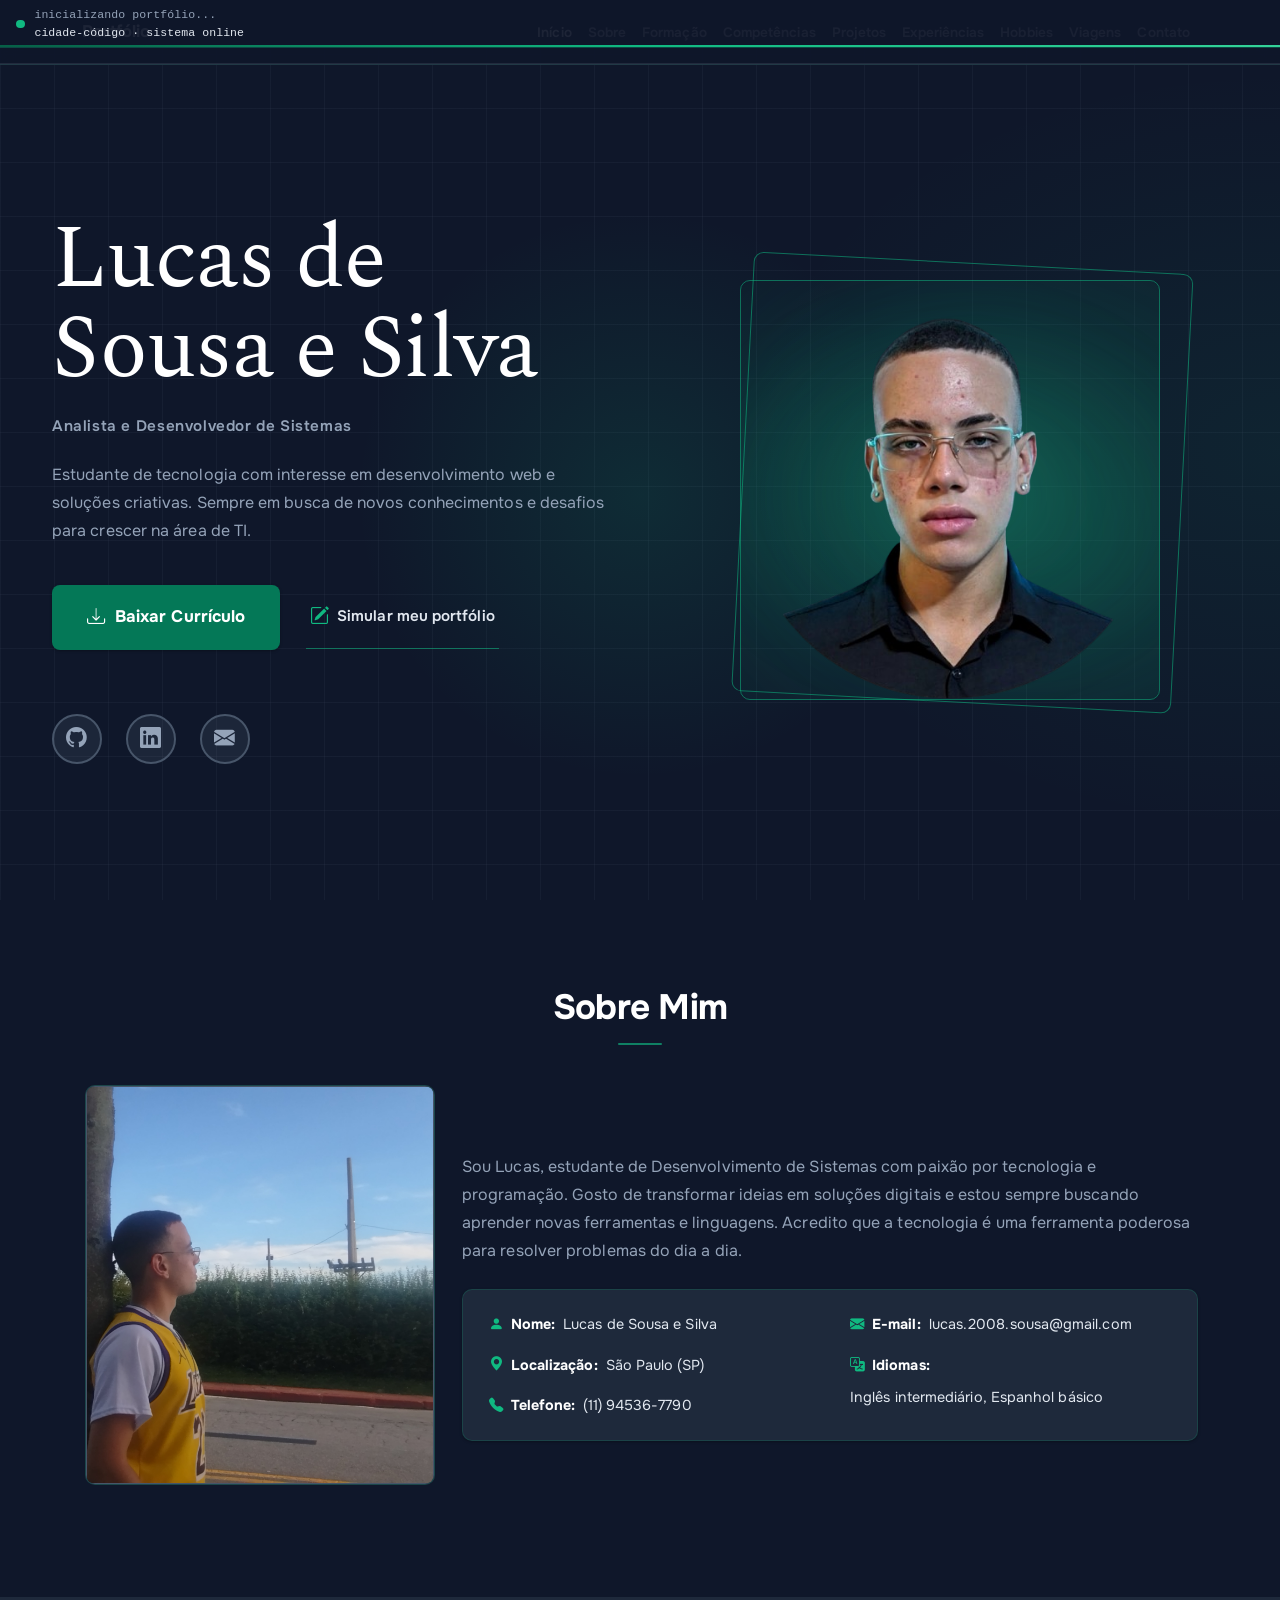
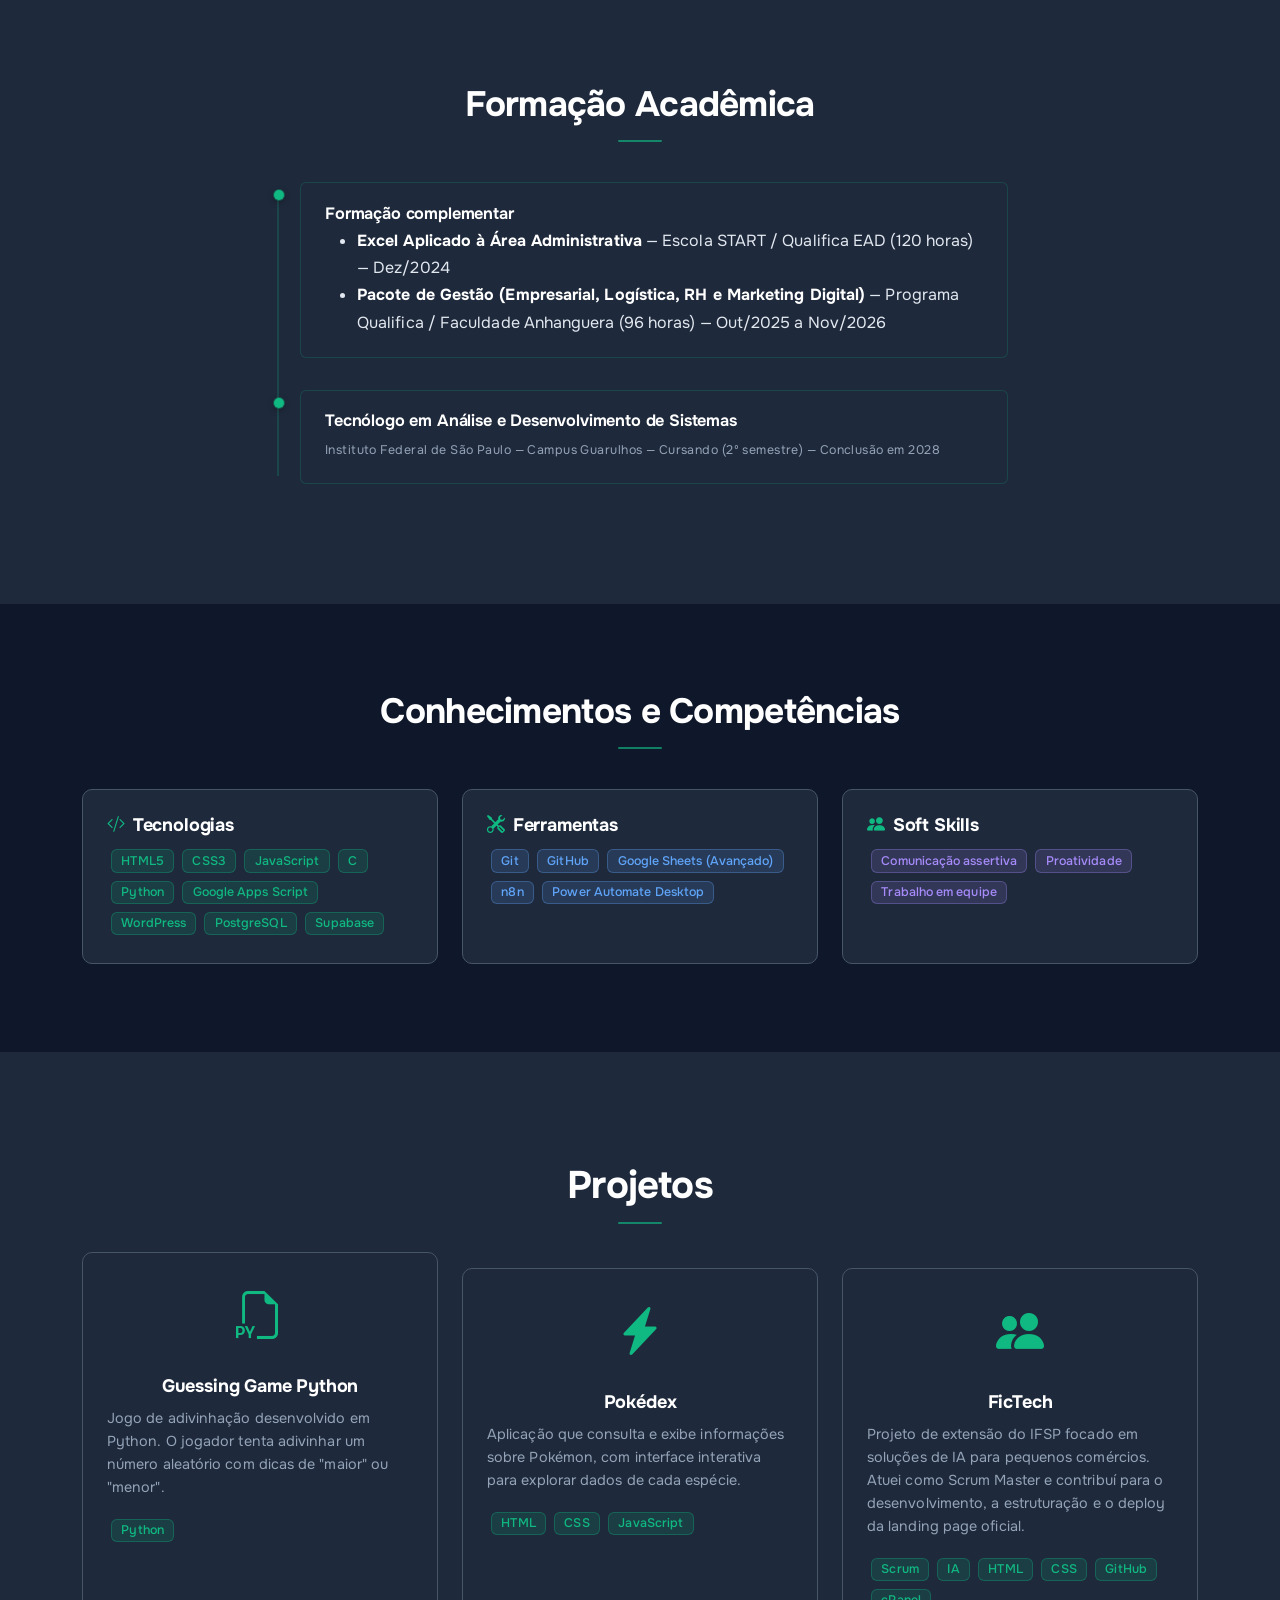
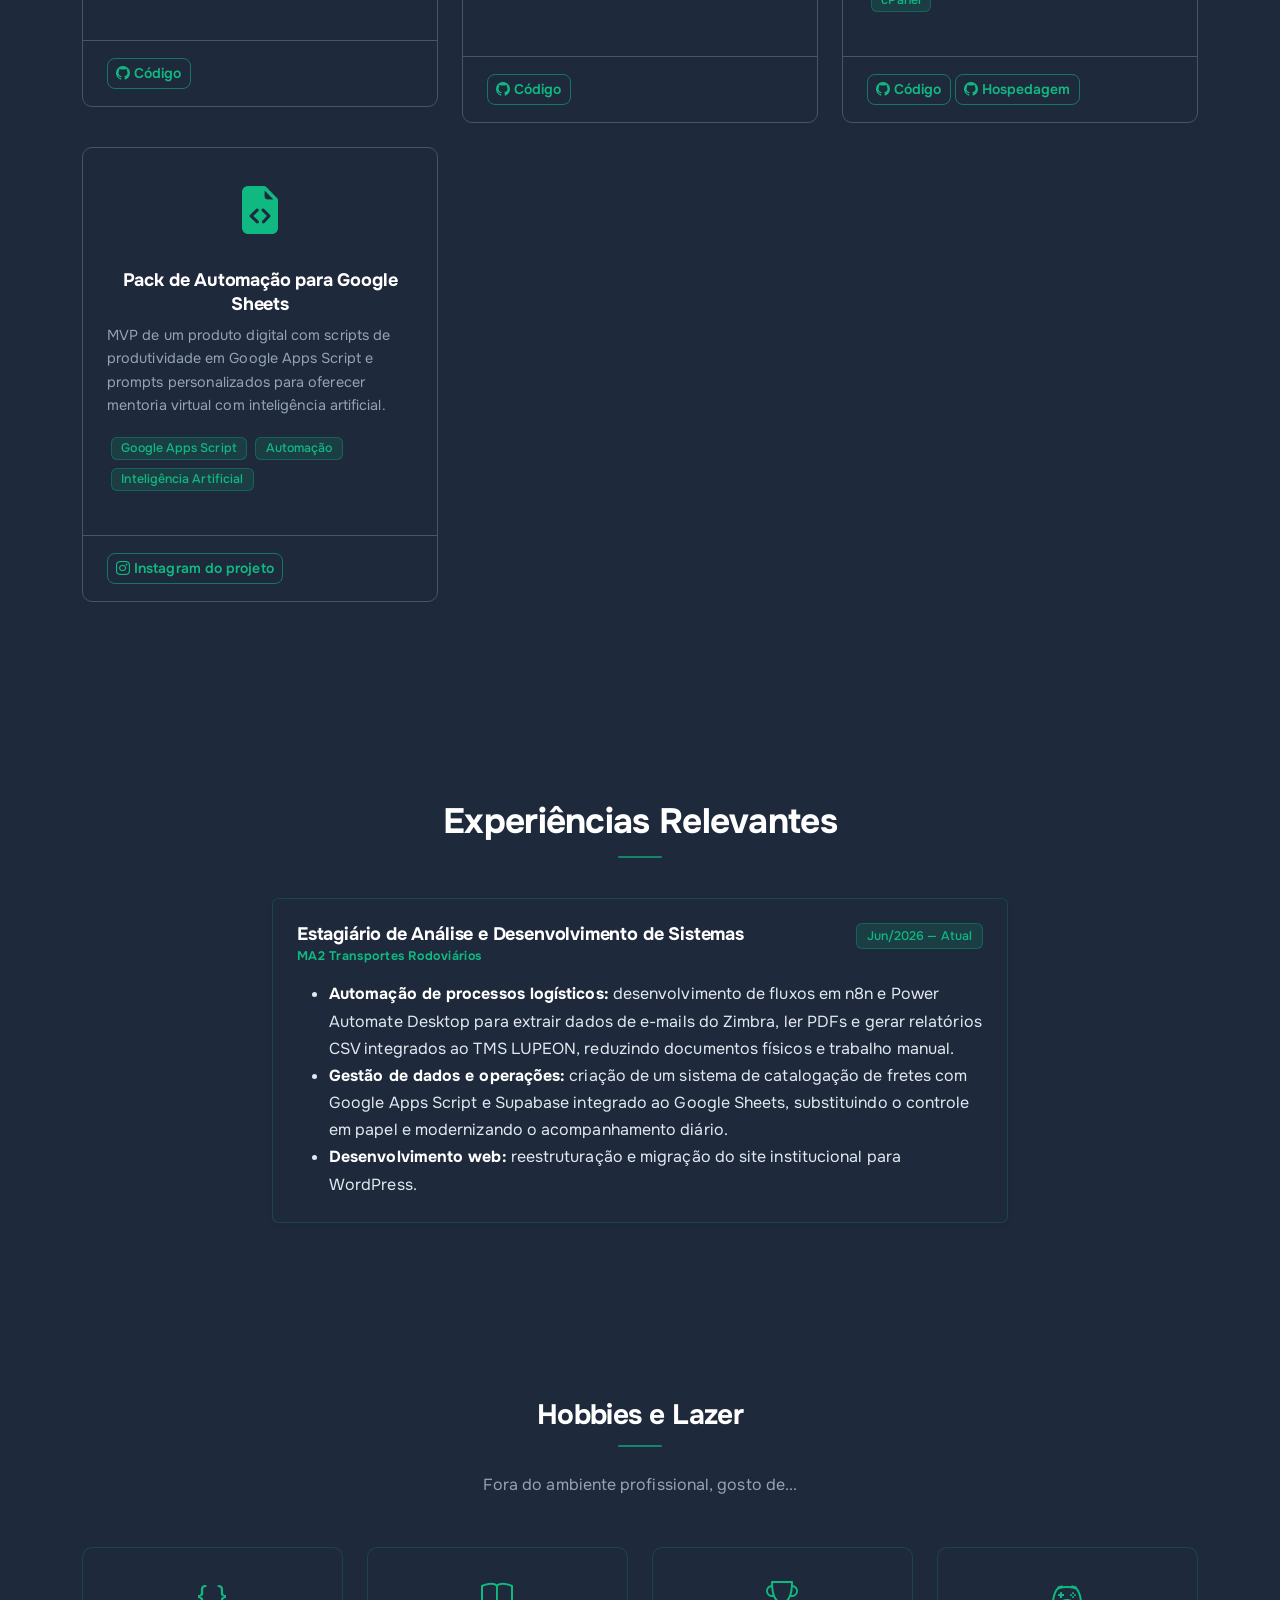
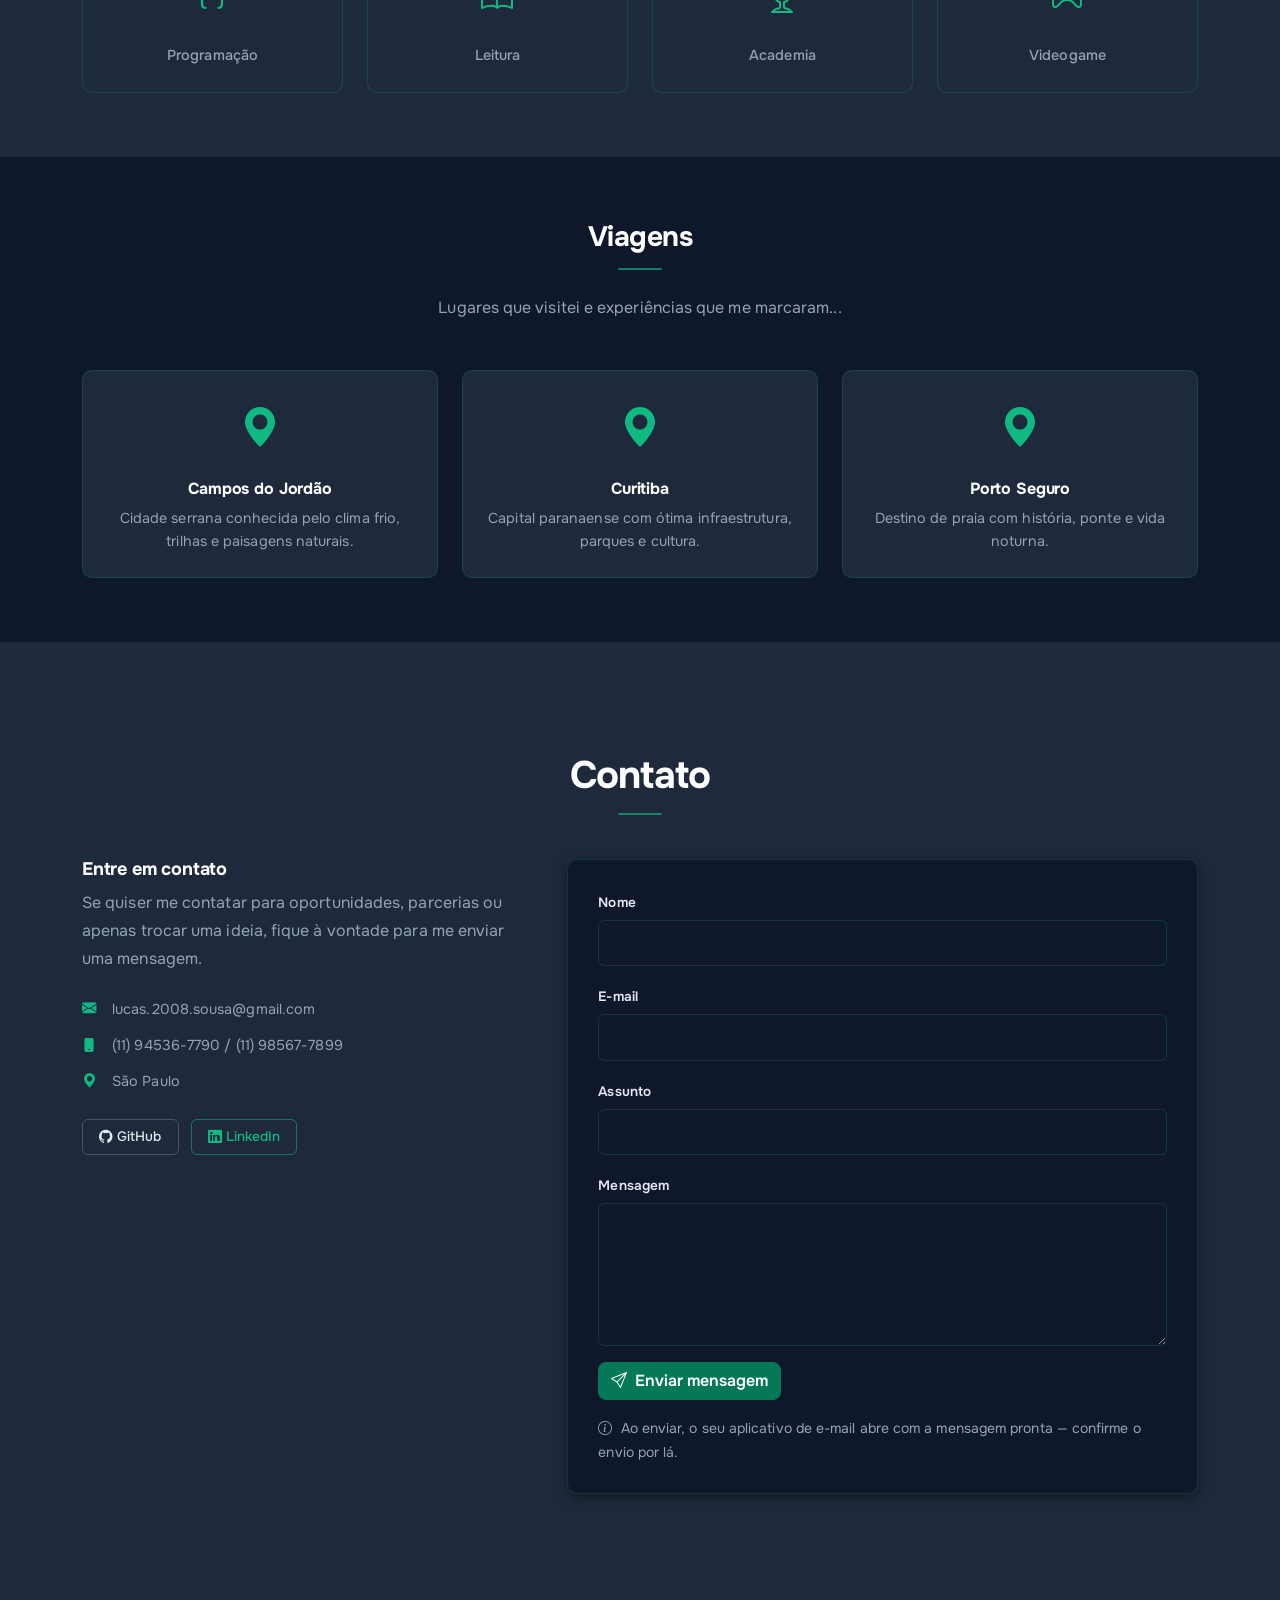
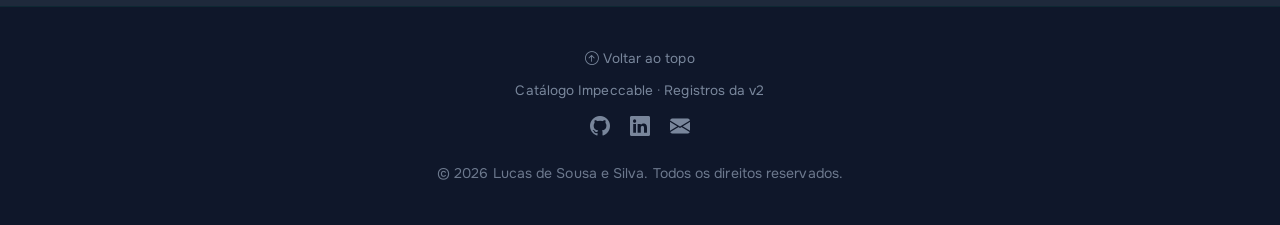
==== commit 2a683f73: "atualização de portfólio" ====
--- a/index.html
+++ b/index.html
@@ -139,7 +139,7 @@
                                     <ul class="list-unstyled mb-0" id="sobreDados1">
                                         <li class="mb-3"><i class="bi bi-person-fill text-accent" aria-hidden="true"></i><strong>Nome:</strong> Lucas de Sousa e Silva</li>
                                         <li class="mb-3"><i class="bi bi-geo-alt-fill text-accent" aria-hidden="true"></i><strong>Localização:</strong> São Paulo (SP)</li>
-                                        <li class="mb-0"><i class="bi bi-telephone-fill text-accent" aria-hidden="true"></i><strong>Telefone:</strong> (11) 94536-7790 / (11) 98567-7899</li>
+                                        <li class="mb-0"><i class="bi bi-telephone-fill text-accent" aria-hidden="true"></i><strong>Telefone:</strong> (11) 94536-7790</li>
                                     </ul>
                                 </div>
                                 <div class="col-sm-6">
@@ -165,6 +165,16 @@
                             <div class="timeline-item">
                                 <div class="timeline-dot"></div>
                                 <div class="timeline-content">
+                                    <h3>Formação complementar</h3>
+                                    <ul class="mb-0">
+                                        <li><strong>Excel Aplicado à Área Administrativa</strong> — Escola START / Qualifica EAD (120 horas) — Dez/2024</li>
+                                        <li><strong>Pacote de Gestão (Empresarial, Logística, RH e Marketing Digital)</strong> — Programa Qualifica / Faculdade Anhanguera (96 horas) — Out/2025 a Nov/2026</li>
+                                    </ul>
+                                </div>
+                            </div>
+                            <div class="timeline-item">
+                                <div class="timeline-dot"></div>
+                                <div class="timeline-content">
                                     <h3>Tecnólogo em Análise e Desenvolvimento de Sistemas</h3>
                                     <span class="text-soft">Instituto Federal de São Paulo — Campus Guarulhos — Cursando (2º semestre) — Conclusão em 2028</span>
                                 </div>
@@ -183,14 +193,17 @@
                     <div class="col-md-6 col-lg-4">
                         <div class="card h-100">
                             <div class="card-body">
-                                <h3 class="card-title"><i class="bi bi-code-slash me-2 text-accent" aria-hidden="true"></i>Linguagens e Frameworks</h3>
+                                <h3 class="card-title"><i class="bi bi-code-slash me-2 text-accent" aria-hidden="true"></i>Tecnologias</h3>
                                 <div class="skill-tags" id="tagLinguagens">
-                                    <span class="badge badge-accent m-1">HTML</span>
-                                    <span class="badge badge-accent m-1">CSS</span>
+                                    <span class="badge badge-accent m-1">HTML5</span>
+                                    <span class="badge badge-accent m-1">CSS3</span>
                                     <span class="badge badge-accent m-1">JavaScript</span>
                                     <span class="badge badge-accent m-1">C</span>
                                     <span class="badge badge-accent m-1">Python</span>
-                                    <span class="badge badge-accent m-1">Apps Script</span>
+                                    <span class="badge badge-accent m-1">Google Apps Script</span>
+                                    <span class="badge badge-accent m-1">WordPress</span>
+                                    <span class="badge badge-accent m-1">PostgreSQL</span>
+                                    <span class="badge badge-accent m-1">Supabase</span>
                                 </div>
                             </div>
                         </div>
@@ -202,10 +215,9 @@
                                 <div class="skill-tags" id="tagFerramentas">
                                     <span class="badge badge-info m-1">Git</span>
                                     <span class="badge badge-info m-1">GitHub</span>
-                                    <span class="badge badge-info m-1">Excel</span>
-                                    <span class="badge badge-info m-1">Google Sheets</span>
-                                    <span class="badge badge-info m-1">OpenCode</span>
-                                    <span class="badge badge-info m-1">Code::Blocks</span>
+                                    <span class="badge badge-info m-1">Google Sheets (Avançado)</span>
+                                    <span class="badge badge-info m-1">n8n</span>
+                                    <span class="badge badge-info m-1">Power Automate Desktop</span>
                                 </div>
                             </div>
                         </div>
@@ -215,9 +227,9 @@
                             <div class="card-body">
                                 <h3 class="card-title"><i class="bi bi-people-fill me-2 text-accent" aria-hidden="true"></i>Soft Skills</h3>
                                 <div class="skill-tags" id="tagSoftSkills">
+                                    <span class="badge badge-tertiary m-1">Comunicação assertiva</span>
+                                    <span class="badge badge-tertiary m-1">Proatividade</span>
                                     <span class="badge badge-tertiary m-1">Trabalho em equipe</span>
-                                    <span class="badge badge-tertiary m-1">Comunicação</span>
-                                    <span class="badge badge-tertiary m-1">Proatividade</span>
                                 </div>
                             </div>
                         </div>
@@ -267,6 +279,49 @@
                             </div>
                         </div>
                     </div>
+                    <div class="col-md-6 col-lg-4">
+                        <div class="card h-100 project-card">
+                            <div class="card-body">
+                                <div class="text-center mb-3">
+                                    <i class="bi bi-people-fill project-icon" aria-hidden="true"></i>
+                                </div>
+                                <h3 class="card-title text-center">FicTech</h3>
+                                <p class="card-text">Projeto de extensão do IFSP focado em soluções de IA para pequenos comércios. Atuei como Scrum Master e contribuí para o desenvolvimento, a estruturação e o deploy da landing page oficial.</p>
+                                <div class="skill-tags mb-3 text-center">
+                                    <span class="badge badge-accent m-1">Scrum</span>
+                                    <span class="badge badge-accent m-1">IA</span>
+                                    <span class="badge badge-accent m-1">HTML</span>
+                                    <span class="badge badge-accent m-1">CSS</span>
+                                    <span class="badge badge-accent m-1">GitHub</span>
+                                    <span class="badge badge-accent m-1">cPanel</span>
+                                </div>
+                            </div>
+                            <div class="card-footer">
+                                <a href="https://github.com/sousa2008/FicTech" class="btn btn-sm btn-outline-primary" target="_blank" rel="noopener noreferrer"><i class="bi bi-github me-1" aria-hidden="true"></i>Código</a>
+                                <a href="https://fictech.simplifica.gru.br/" class="btn btn-sm btn-outline-primary" target="_blank" rel="noopener noreferrer"><i class="bi bi-github me-1" aria-hidden="true"></i>Hospedagem</a>
+
+                            </div>
+                        </div>
+                    </div>
+                    <div class="col-md-6 col-lg-4">
+                        <div class="card h-100 project-card">
+                            <div class="card-body">
+                                <div class="text-center mb-3">
+                                    <i class="bi bi-file-earmark-code-fill project-icon" aria-hidden="true"></i>
+                                </div>
+                                <h3 class="card-title text-center">Pack de Automação para Google Sheets</h3>
+                                <p class="card-text">MVP de um produto digital com scripts de produtividade em Google Apps Script e prompts personalizados para oferecer mentoria virtual com inteligência artificial.</p>
+                                <div class="skill-tags mb-3 text-center">
+                                    <span class="badge badge-accent m-1">Google Apps Script</span>
+                                    <span class="badge badge-accent m-1">Automação</span>
+                                    <span class="badge badge-accent m-1">Inteligência Artificial</span>
+                                </div>
+                            </div>
+                            <div class="card-footer">
+                                <a href="https://kiwify.app/UOqMTUC" class="btn btn-sm btn-outline-primary" target="_blank" rel="noopener noreferrer"><i class="bi bi-instagram me-1" aria-hidden="true"></i>Instagram do projeto</a>
+                            </div>
+                        </div>
+                    </div>
                 </div>
             </div>
         </section>
@@ -280,15 +335,15 @@
                         <div class="experience-item mb-4 rounded shadow-sm">
                             <div class="d-flex justify-content-between align-items-start flex-wrap">
                                 <div>
-                                    <h3>Técnico em Análise e Desenvolvimento de Sistemas</h3>
+                                    <h3>Estagiário de Análise e Desenvolvimento de Sistemas</h3>
                                     <h4 class="text-accent">MA2 Transportes Rodoviários</h4>
                                 </div>
                                 <span class="badge badge-accent">Jun/2026 — Atual</span>
                             </div>
                             <ul class="mt-3 mb-0">
-                                <li>ReUpload do site da empresa para o WordPress</li>
-                                <li>Controle e criação de planilhas Google Sheets com atualizações diárias e scripts</li>
-                                <li>Profissionalização do Instagram da empresa</li>
+                                <li><strong>Automação de processos logísticos:</strong> desenvolvimento de fluxos em n8n e Power Automate Desktop para extrair dados de e-mails do Zimbra, ler PDFs e gerar relatórios CSV integrados ao TMS LUPEON, reduzindo documentos físicos e trabalho manual.</li>
+                                <li><strong>Gestão de dados e operações:</strong> criação de um sistema de catalogação de fretes com Google Apps Script e Supabase integrado ao Google Sheets, substituindo o controle em papel e modernizando o acompanhamento diário.</li>
+                                <li><strong>Desenvolvimento web:</strong> reestruturação e migração do site institucional para WordPress.</li>
                             </ul>
                         </div>
                     </div>
